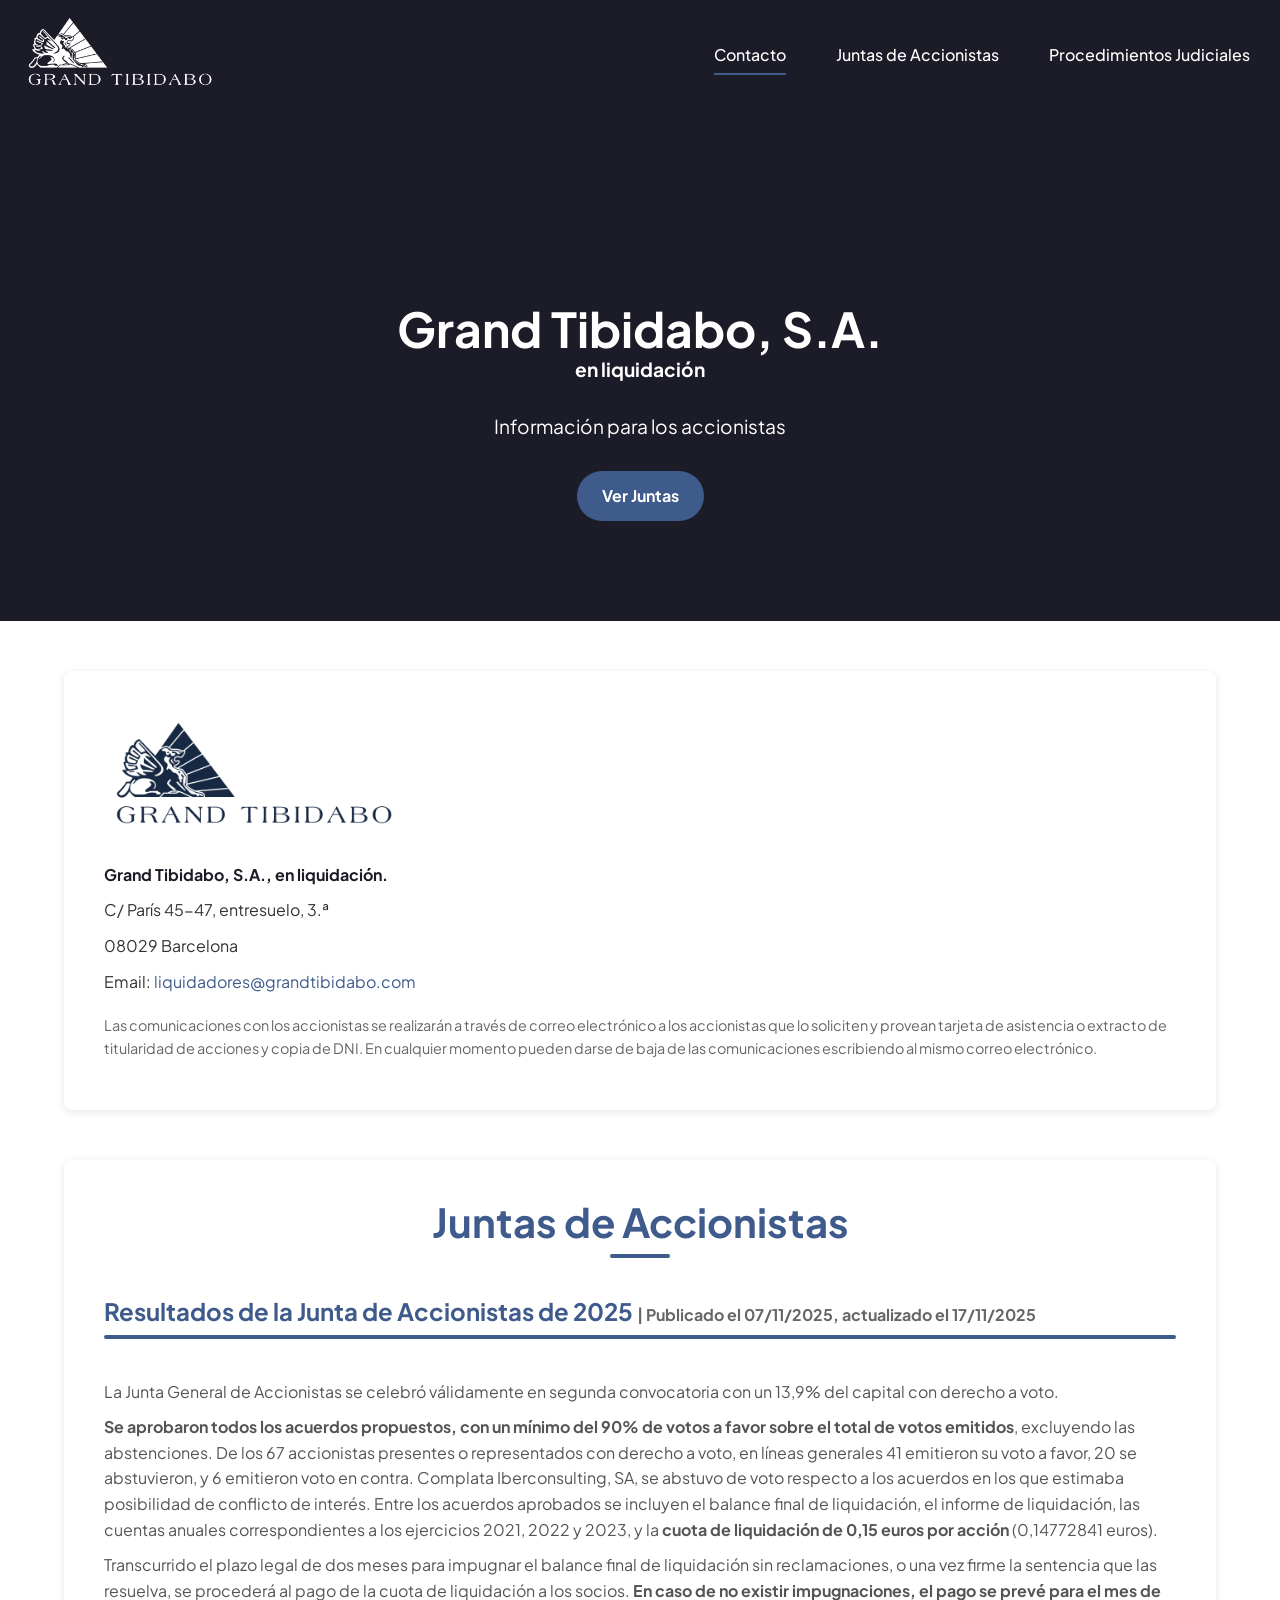
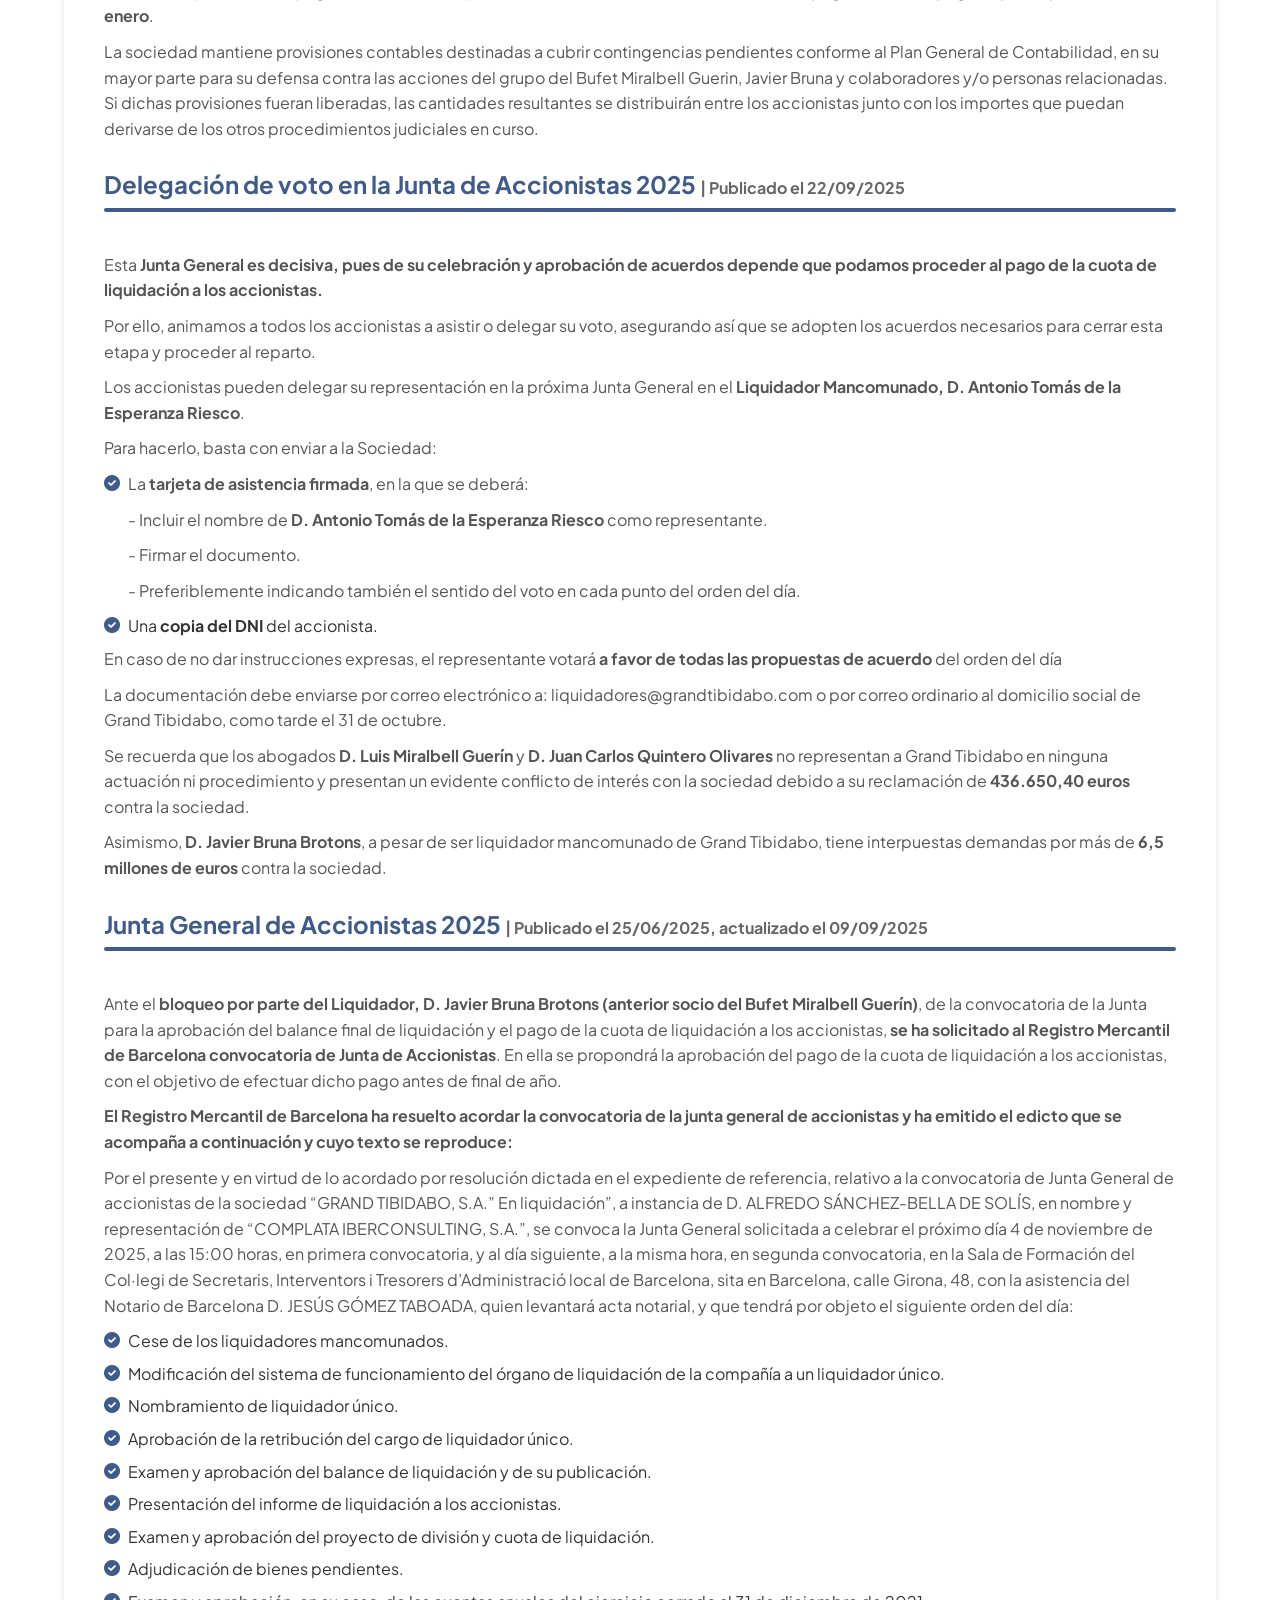
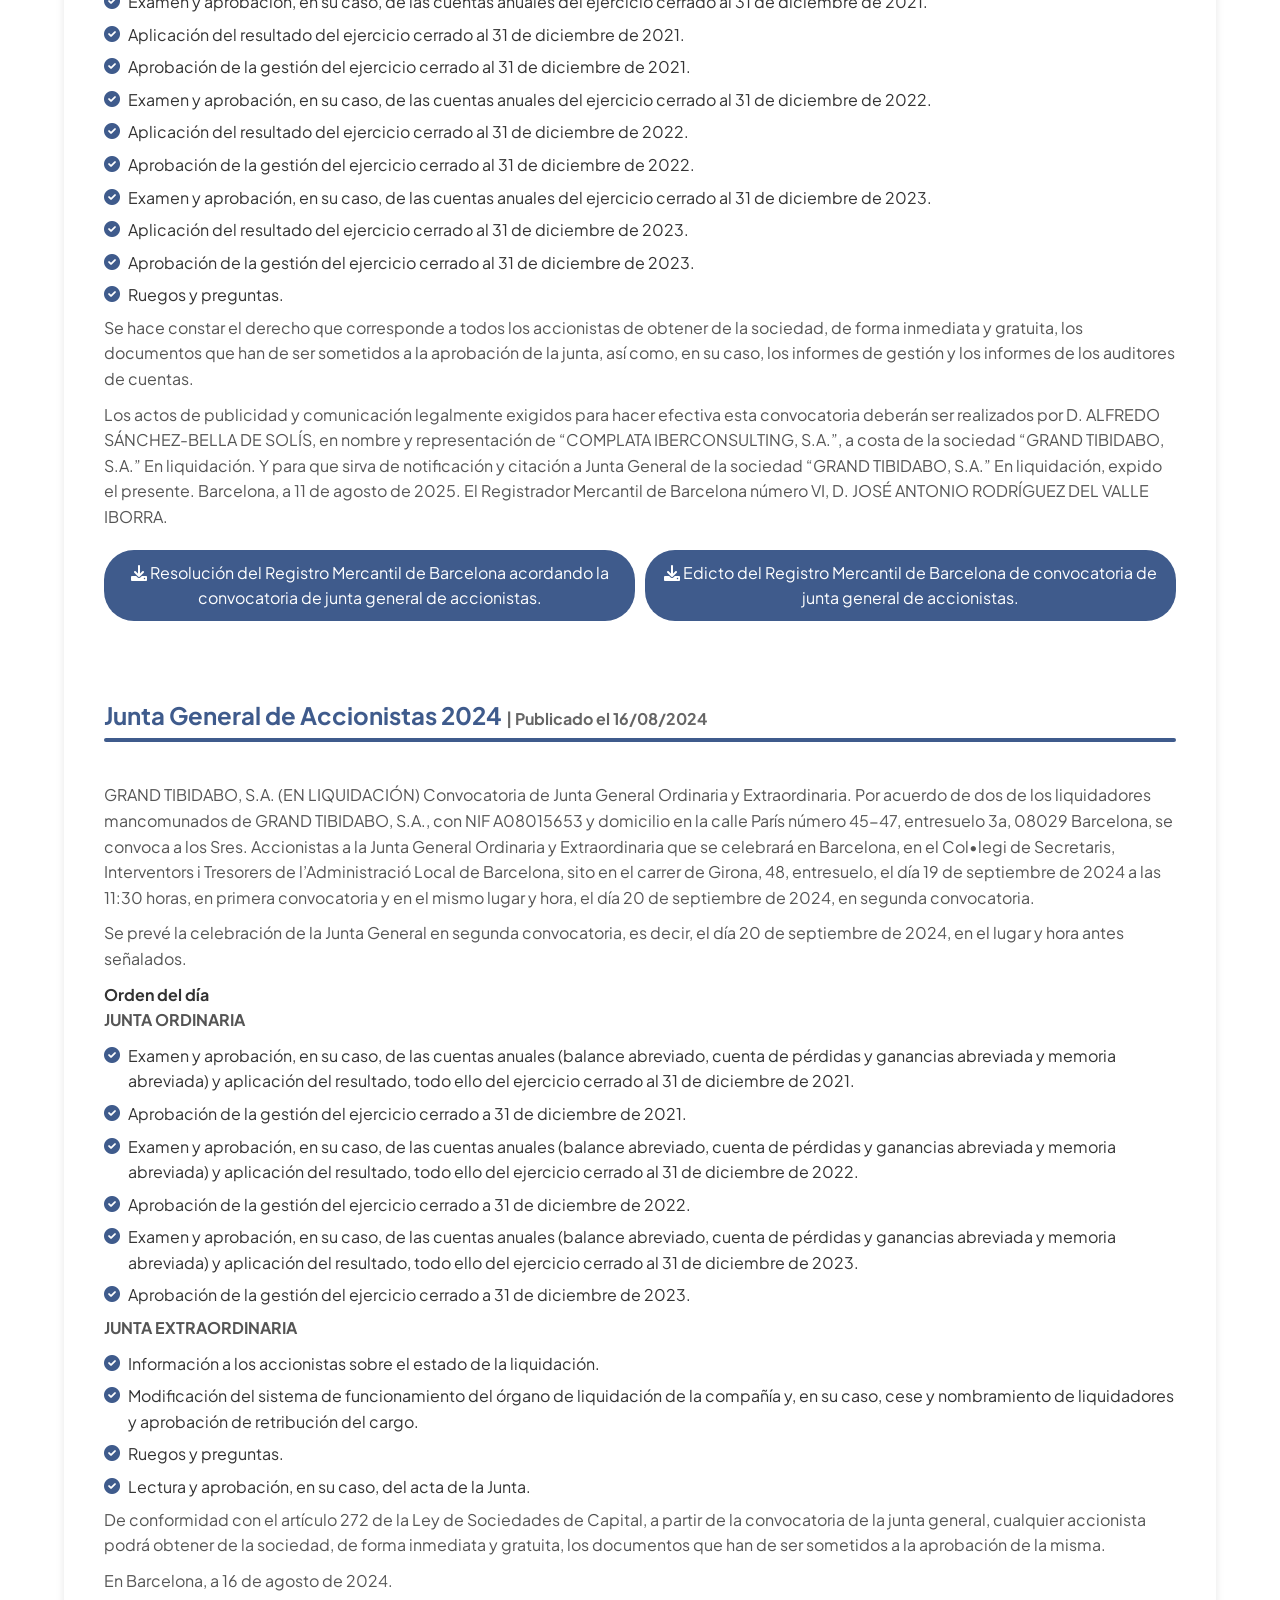
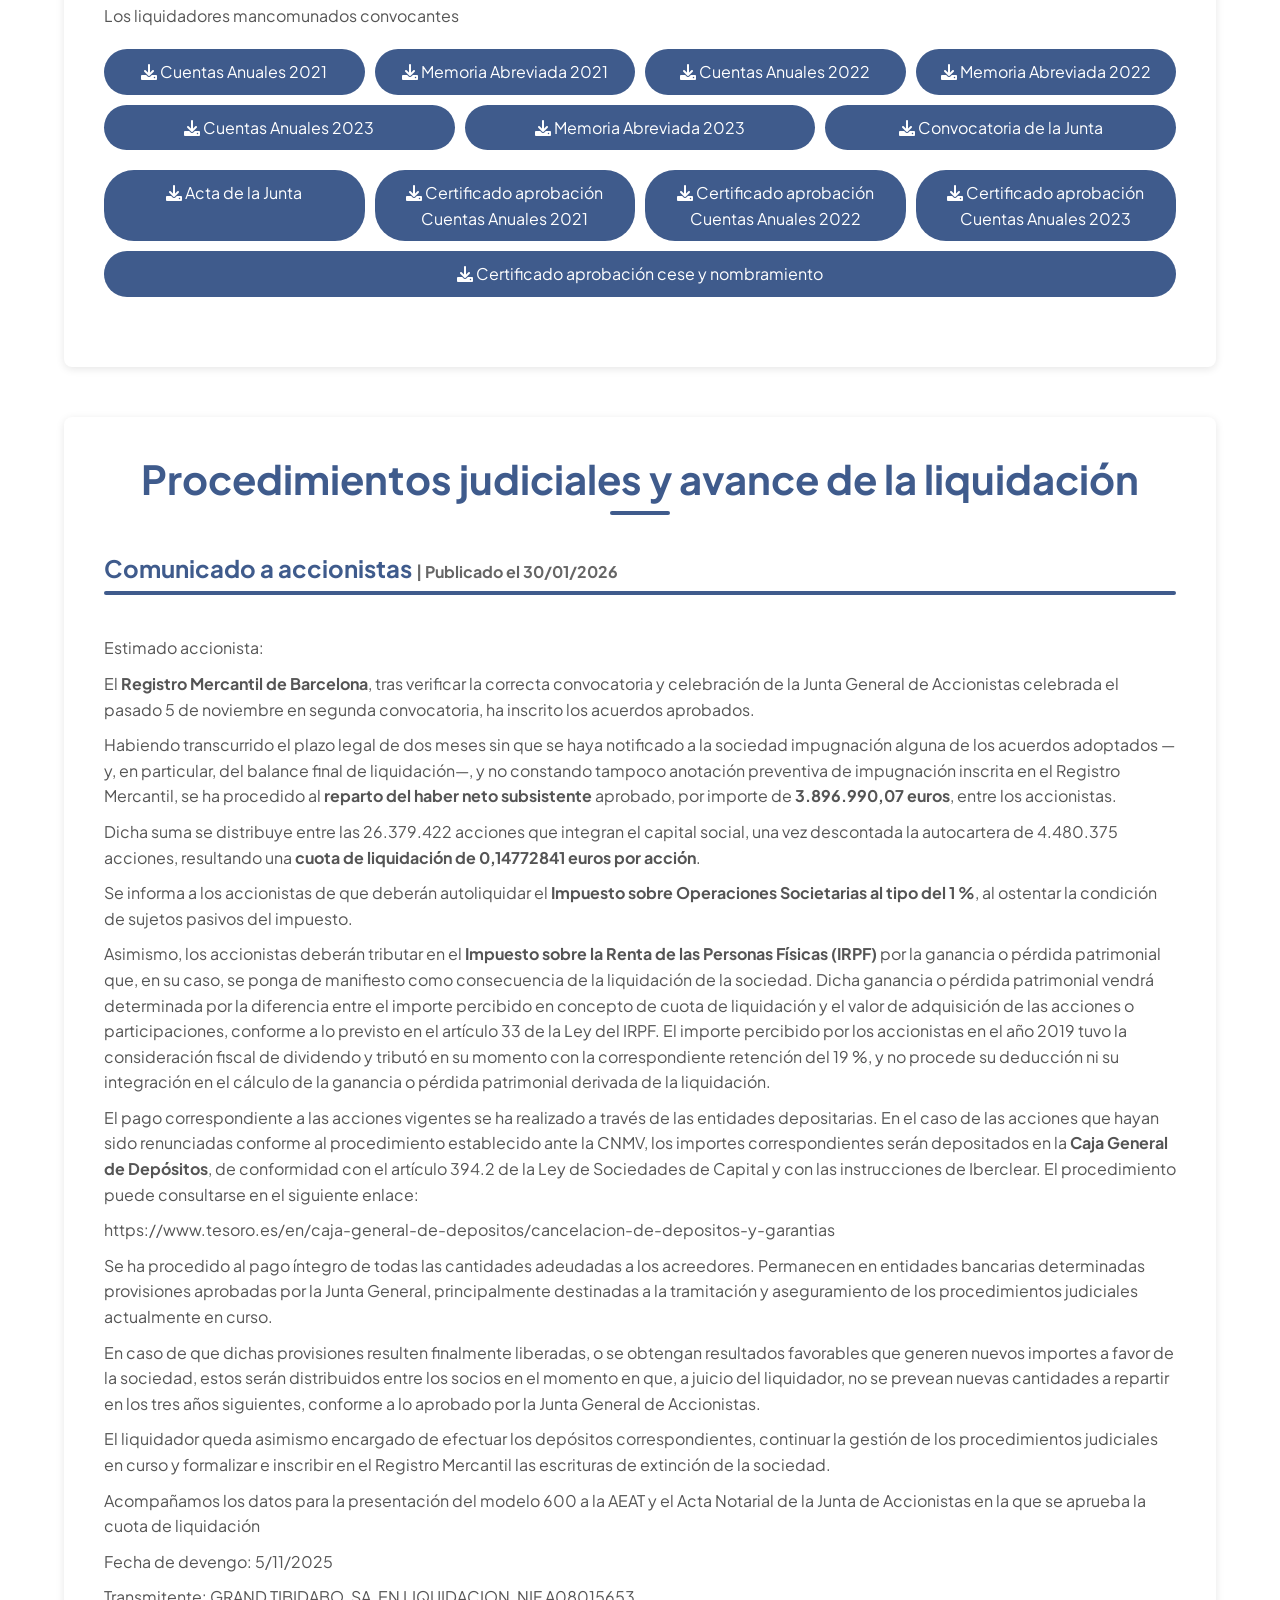
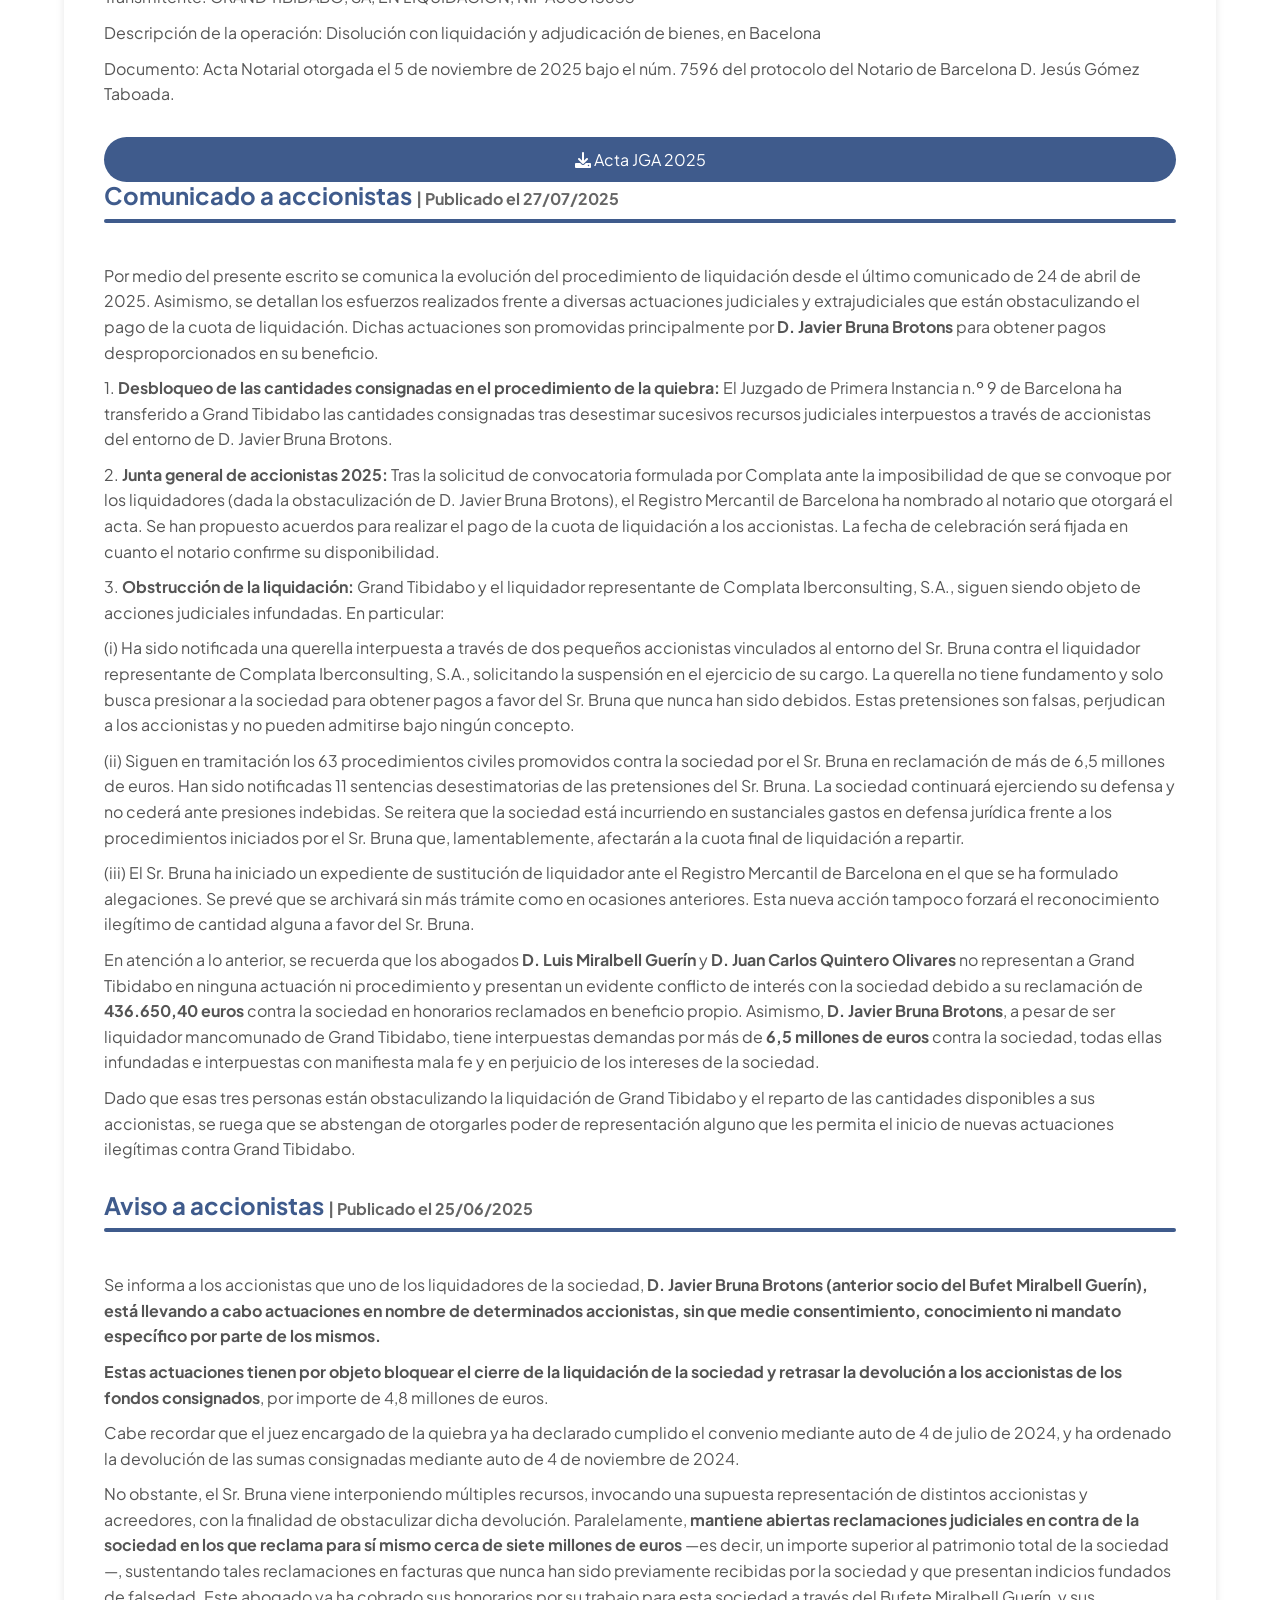
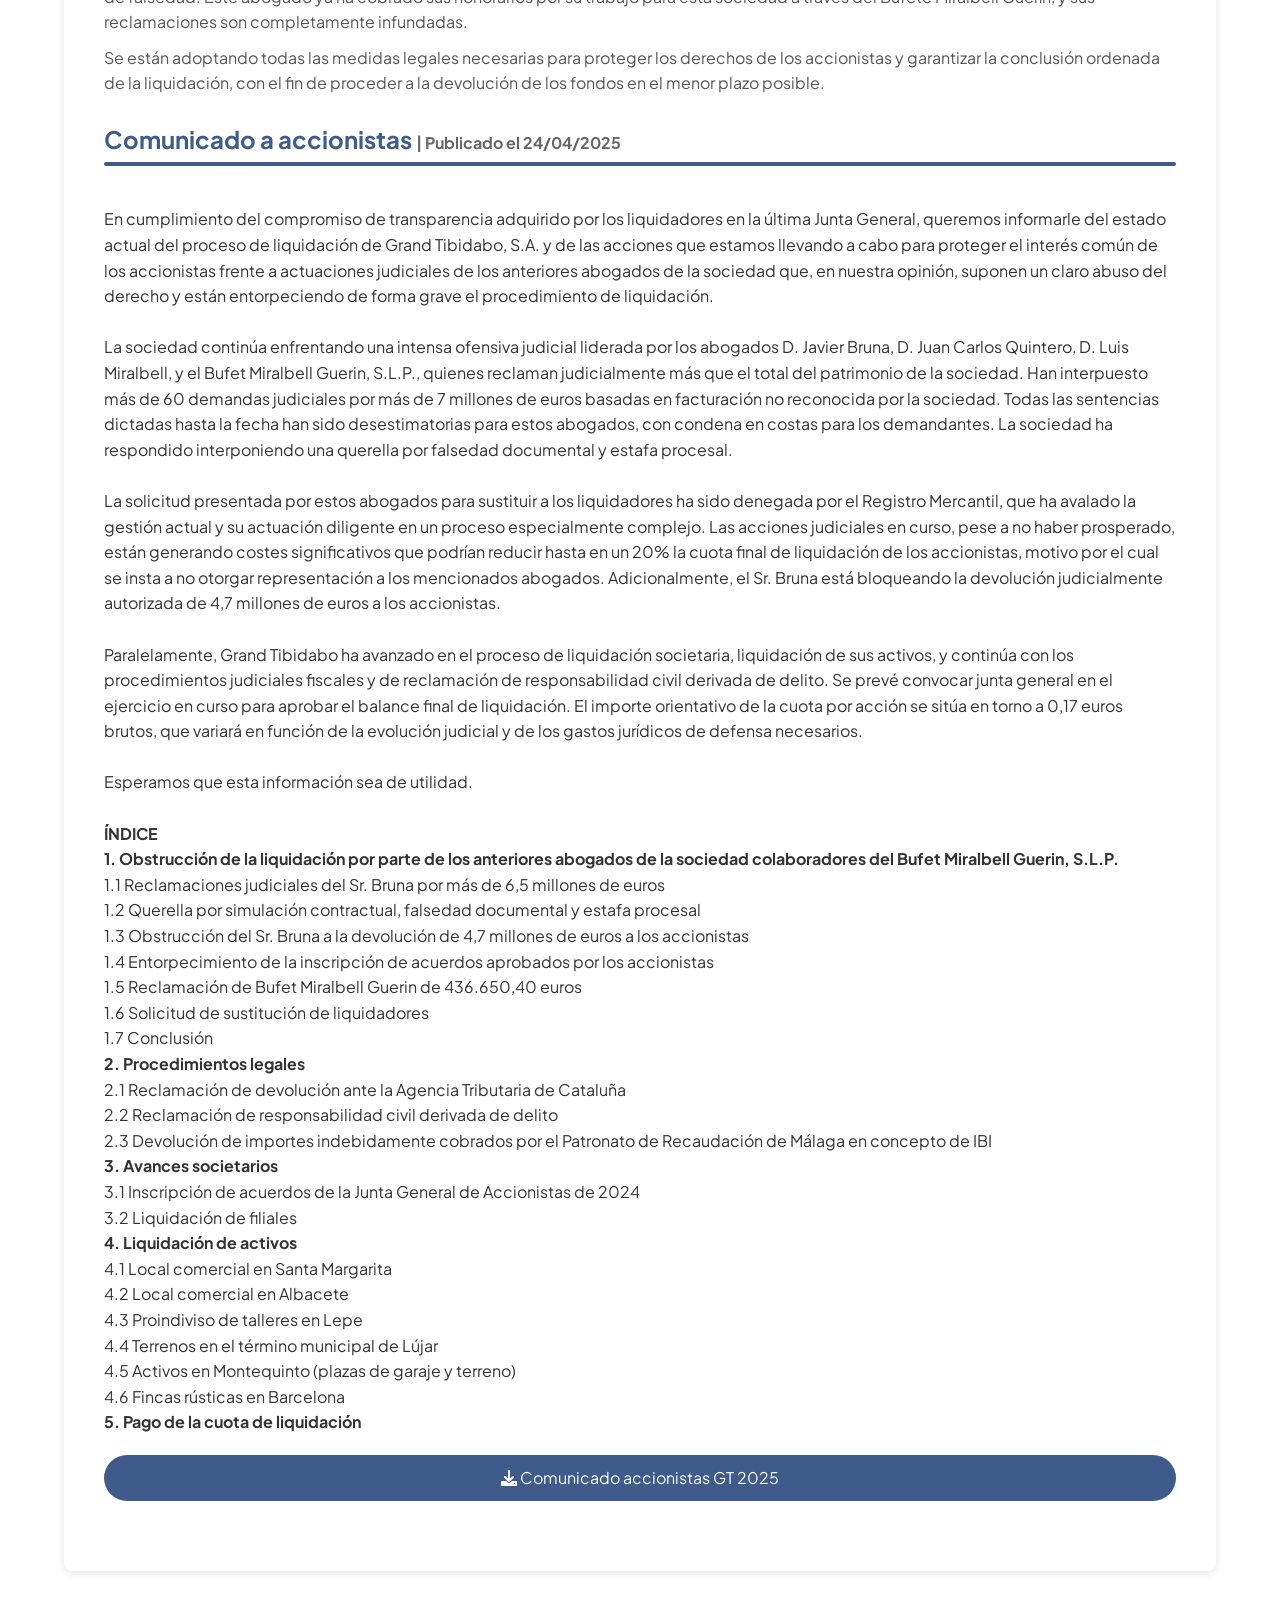
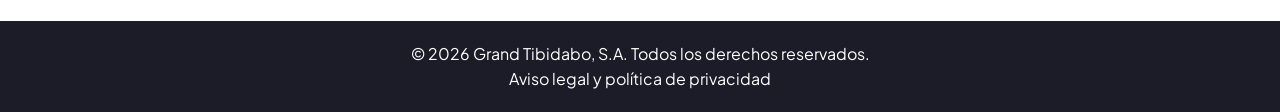
==== index.html @ 3f7094ca "Update index.html" ====
<!DOCTYPE html>
<html lang="es">

<head>
    <meta charset="UTF-8">
    <meta name="viewport" content="width=device-width, initial-scale=1.0">
    <title>Grand Tibidabo, S.A.</title>
    <!-- Font Awesome for Icons -->
    <link href="https://cdnjs.cloudflare.com/ajax/libs/font-awesome/6.0.0-beta3/css/all.min.css" rel="stylesheet">
    <link rel="icon" href="images/favicon.png" type="image/x-icon">
    <link rel="stylesheet" href="css/style.css">
    <meta property="og:description" content="Web corporativa inscrita de Grand Tibidabo, S.A.">
<meta property="og:image" content="/images/logo-square-blue-white.png">
<meta property="og:url" content="https://www.grandtibidabo.com/">
<meta property="og:type" content="website">
</head>

<body>

    <!-- Navbar -->
 <nav>
    <div class="container-fluid navbar-container">
        <!-- Left Side: Logo -->
        <a class="navbar-brand" href="index.html">
            <img src="images/logo-gt-white.png" style="width: 200px; height: auto;" alt="Grand Tibidabo Logo" class="img-fluid">
        </a>

        <!-- Right Side: Menu -->
        <div class="nav-menu-container">
            <input type="checkbox" id="nav-toggle" class="nav-toggle">
            <label for="nav-toggle" class="nav-toggle-label">
                <span></span>
            </label>

            <ul class="nav-menu">
                <li><a href="#contacto">Contacto</a></li>
                <li><a href="#juntas">Juntas de Accionistas</a></li>
                <li><a href="#judicial">Procedimientos Judiciales</a></li>
            </ul>
        </div>
    </div>
</nav>
    <!-- Header Section -->
    <header>
        <div class="overlay"></div>
        <div class="content">
            <h1>Grand Tibidabo, S.A.<p>en liquidación</p></h1>
            <p>Información para los accionistas</p>
            <a href="#juntas" class="btn">Ver Juntas</a>
        </div>
    </header>

    <!-- Contacto Section -->
    <section id="contacto">
        <div class="container">
            <img src="images/logo-gt-blue.png" style="width: 300px; height: auto;" alt="Grand Tibidabo Logo" class="img-fluid">
            <p><strong>Grand Tibidabo, S.A., en liquidación.</strong></p>
            <p>C/ París 45-47, entresuelo, 3.ª</p>
            <p>08029 Barcelona</p>
            <p>Email: <a href="mailto:liquidadores@grandtibidabo.com">liquidadores@grandtibidabo.com</a></p>
            <p class="newsletter">
                Las comunicaciones con los accionistas se realizarán a través de correo electrónico a los accionistas
                que lo soliciten y provean tarjeta de asistencia o extracto de titularidad de acciones y copia de DNI. En cualquier momento pueden darse de baja de las comunicaciones escribiendo al mismo
                correo electrónico.
            </p>
        </div>
    </section>

    <!-- Juntas de Accionistas Section -->
    <section id="juntas">
        <div class="container">
            <h2>Juntas de Accionistas</h2>

      <!-- Resultados Junta General de Accionistas 2025 -->
            <div class="junta">
                <h3>Resultados de la Junta de Accionistas de 2025 <span class="body-text">| Publicado el 07/11/2025, actualizado el 17/11/2025</span></h3>

<p>
    La Junta General de Accionistas se celebró válidamente en segunda convocatoria con un 13,9% del capital con derecho a voto.
  </p>

  <p>
    <strong>Se aprobaron todos los acuerdos propuestos, con un mínimo del 90% de votos a favor sobre el total de votos emitidos</strong>, excluyendo las abstenciones. De los 67 accionistas presentes o representados con derecho a voto, en líneas generales
       41 emitieron su voto a favor, 20 se abstuvieron, y 6 emitieron voto en contra. Complata Iberconsulting, SA, se abstuvo de voto respecto a los acuerdos en los que estimaba posibilidad de conflicto de interés.
    Entre los acuerdos aprobados se incluyen el balance final de liquidación, el informe de liquidación, las cuentas anuales correspondientes a los ejercicios 2021, 2022 y 2023, 
    y la <strong>cuota de liquidación de 0,15 euros por acción</strong> (0,14772841 euros).
  </p>

  <p>
    Transcurrido el plazo legal de dos meses para impugnar el balance final de liquidación sin reclamaciones, o una vez firme la sentencia que las resuelva, 
    se procederá al pago de la cuota de liquidación a los socios. <strong>En caso de no existir impugnaciones, el pago se prevé para el mes de enero</strong>.
  </p>

  <p>
    La sociedad mantiene provisiones contables destinadas a cubrir contingencias pendientes conforme al Plan General de Contabilidad, 
    en su mayor parte para su defensa contra las acciones del grupo del Bufet Miralbell Guerin, Javier Bruna y colaboradores y/o personas relacionadas. 
    Si dichas provisiones fueran liberadas, las cantidades resultantes se distribuirán entre los accionistas junto con los importes que puedan derivarse 
    de los otros procedimientos judiciales en curso.
  </p>
                
                </div>


            
      <!-- Junta General de Accionistas 2025 -->
            <div class="junta">
                <h3>Delegación de voto en la Junta de Accionistas 2025 <span class="body-text">| Publicado el 22/09/2025</span></h3>

                    <p>Esta <strong>Junta General es decisiva, pues de su celebración y aprobación de acuerdos depende que podamos proceder al pago de la cuota de liquidación a los accionistas.</strong>
                    
                    </p>
                    <p>
                    Por ello, animamos a todos los accionistas a asistir o delegar su voto, asegurando así que se adopten los acuerdos necesarios para cerrar esta etapa y proceder al reparto.</p>
                    
                    <p>Los accionistas pueden delegar su representación en la próxima Junta General en el 
                    <strong>Liquidador Mancomunado, D. Antonio Tomás de la Esperanza Riesco</strong>.</p>
                    
                    <p>Para hacerlo, basta con enviar a la Sociedad:</p>
                    <ol>
                      <li><p>La <strong>tarjeta de asistencia firmada</strong>, en la que se deberá:</p>
                        <ul>
                          <p>- Incluir el nombre de <strong>D. Antonio Tomás de la Esperanza Riesco</strong> como representante.</p>
                          <p>- Firmar el documento.</p>
                          <p>- Preferiblemente indicando también el sentido del voto en cada punto del orden del día.</p>
                        </ul>
                        
                      </li>
                      <li>Una <strong>copia del DNI</strong> del accionista.</li>
                    </ol>
                    
                    <p>En caso de no dar instrucciones expresas, el representante votará 
                    <strong>a favor de todas las propuestas de acuerdo</strong> del orden del día</p>
                    
                    <p>La documentación debe enviarse por correo electrónico a: 
                    <a href="mailto:liquidadores@grandtibidabo.com">liquidadores@grandtibidabo.com</a> o por correo ordinario al domicilio social de Grand Tibidabo, como tarde el 31 de octubre.</p>

                    <p>Se recuerda que los abogados <strong>D. Luis Miralbell Guerín</strong> y <strong>D. Juan Carlos Quintero Olivares</strong> no representan a Grand Tibidabo en ninguna actuación 
                        ni procedimiento y presentan un evidente conflicto de interés con la sociedad debido a su reclamación de <strong>436.650,40 euros</strong> contra la sociedad.</p>
                       <p> Asimismo, <strong>D. Javier Bruna Brotons</strong>, a pesar de ser liquidador mancomunado de Grand Tibidabo, tiene interpuestas demandas por más de <strong>6,5 millones de euros</strong> contra la sociedad.
                        </p>

                
                </div>
            
      <!-- Junta General de Accionistas 2025 -->
            <div class="junta">
                <h3>Junta General de Accionistas 2025 <span class="body-text">| Publicado el 25/06/2025, actualizado el 09/09/2025</span></h3>
                <p></p>
                <p>
                Ante el <strong>bloqueo por parte del Liquidador, D. Javier Bruna Brotons 
                    (anterior socio del Bufet Miralbell Guerín)</strong>, de la convocatoria de la Junta para la 
                    aprobación del balance final de liquidación y el pago de la cuota de liquidación a los accionistas, 
                    <strong>se ha solicitado al Registro Mercantil de Barcelona convocatoria de Junta de Accionistas</strong>. 
                    En ella se propondrá la aprobación del pago de la cuota de liquidación a los accionistas, 
                    con el objetivo de efectuar dicho pago antes de final de año.
                </p>
                <p>
                  <strong>  El Registro Mercantil de Barcelona ha resuelto acordar la convocatoria de la junta general de accionistas y ha emitido el edicto que se acompaña a continuación y cuyo texto se reproduce:</strong>
                </p>
<p>
Por el presente y en virtud de lo acordado por resolución dictada en el expediente de referencia, relativo a la
convocatoria de Junta General de accionistas de la sociedad “GRAND TIBIDABO, S.A.” En liquidación”, a instancia
de D. ALFREDO SÁNCHEZ-BELLA DE SOLÍS, en nombre y representación de “COMPLATA IBERCONSULTING,
S.A.”, se convoca la Junta General solicitada a celebrar el próximo día 4 de noviembre de 2025, a las 15:00 horas,
en primera convocatoria, y al día siguiente, a la misma hora, en segunda convocatoria, en la Sala de Formación
del Col·legi de Secretaris, Interventors i Tresorers d’Administració local de Barcelona, sita en Barcelona, calle
Girona, 48, con la asistencia del Notario de Barcelona D. JESÚS GÓMEZ TABOADA, quien levantará acta notarial,
y que tendrá por objeto el siguiente orden del día:</p>

<ol>
  <li>Cese de los liquidadores mancomunados.</li>
  <li>Modificación del sistema de funcionamiento del órgano de liquidación de la compañía a un liquidador único.</li>
  <li>Nombramiento de liquidador único.</li>
  <li>Aprobación de la retribución del cargo de liquidador único.</li>
  <li>Examen y aprobación del balance de liquidación y de su publicación.</li>
  <li>Presentación del informe de liquidación a los accionistas.</li>
  <li>Examen y aprobación del proyecto de división y cuota de liquidación.</li>
  <li>Adjudicación de bienes pendientes.</li>
  <li>Examen y aprobación, en su caso, de las cuentas anuales del ejercicio cerrado al 31 de diciembre de 2021.</li>
  <li>Aplicación del resultado del ejercicio cerrado al 31 de diciembre de 2021.</li>
  <li>Aprobación de la gestión del ejercicio cerrado al 31 de diciembre de 2021.</li>
  <li>Examen y aprobación, en su caso, de las cuentas anuales del ejercicio cerrado al 31 de diciembre de 2022.</li>
  <li>Aplicación del resultado del ejercicio cerrado al 31 de diciembre de 2022.</li>
  <li>Aprobación de la gestión del ejercicio cerrado al 31 de diciembre de 2022.</li>
  <li>Examen y aprobación, en su caso, de las cuentas anuales del ejercicio cerrado al 31 de diciembre de 2023.</li>
  <li>Aplicación del resultado del ejercicio cerrado al 31 de diciembre de 2023.</li>
  <li>Aprobación de la gestión del ejercicio cerrado al 31 de diciembre de 2023.</li>
  <li>Ruegos y preguntas.</li>
</ol>

<p>
Se hace constar el derecho que corresponde a todos los accionistas de obtener de la sociedad, de forma inmediata y gratuita, los documentos que han de ser sometidos a la aprobación de la junta, así como, en su caso, los informes de gestión y los informes de los auditores de cuentas.
</p>
<p>Los actos de publicidad y comunicación legalmente exigidos para hacer efectiva esta convocatoria deberán
ser realizados por D. ALFREDO SÁNCHEZ-BELLA DE SOLÍS, en nombre y representación de “COMPLATA
IBERCONSULTING, S.A.”, a costa de la sociedad “GRAND TIBIDABO, S.A.” En liquidación.
Y para que sirva de notificación y citación a Junta General de la sociedad “GRAND TIBIDABO, S.A.” En
liquidación, expido el presente.
Barcelona, a 11 de agosto de 2025. El Registrador Mercantil de Barcelona número VI, D. JOSÉ
ANTONIO RODRÍGUEZ DEL VALLE IBORRA.</p>            
   <div class="documents">
                    <a href="jga/2025jgaresolucionrm.pdf" class="btn" download>
                        <i class="fa fa-download"></i> Resolución del Registro Mercantil de Barcelona acordando la convocatoria de junta general de accionistas.
                    </a>
                    <a href="jga/2025edicto.pdf" class="btn" download>
                        <i class="fa fa-download"></i> Edicto del Registro Mercantil de Barcelona de convocatoria de junta general de accionistas.
                    </a>

   </div>          
            </div>
<br>
            <br>
                    
            <!-- Junta General de Accionistas 2024 -->
            <div class="junta">
                <h3>Junta General de Accionistas 2024 <span class="body-text"> | Publicado el 16/08/2024</span></h3>
                <p>
                    GRAND TIBIDABO, S.A. (EN LIQUIDACIÓN) Convocatoria de Junta General Ordinaria y Extraordinaria. Por
                    acuerdo de dos de los liquidadores mancomunados de GRAND TIBIDABO, S.A., con NIF A08015653 y
                    domicilio
                    en la calle París número 45-47, entresuelo 3a, 08029 Barcelona, se convoca a los Sres. Accionistas a
                    la
                    Junta General Ordinaria y Extraordinaria que se celebrará en Barcelona, en el Col•legi de
                    Secretaris,
                    Interventors i Tresorers de l’Administració Local de Barcelona, sito en el carrer de Girona, 48,
                    entresuelo, el día 19 de septiembre de 2024 a las 11:30 horas, en primera convocatoria y en el mismo
                    lugar y hora, el día 20 de septiembre de 2024, en segunda convocatoria.
                </p>
                <p>
                    Se prevé la celebración de la Junta General en segunda convocatoria, es decir, el día 20 de
                    septiembre
                    de 2024, en el lugar y hora antes señalados.
                </p>

                <h4>Orden del día</h4>
                <p><strong>JUNTA ORDINARIA</strong></p>
                <ol>
                    <li>Examen y aprobación, en su caso, de las cuentas anuales (balance abreviado, cuenta de pérdidas y
                        ganancias abreviada y memoria abreviada) y aplicación del resultado, todo ello del ejercicio
                        cerrado
                        al 31 de diciembre de 2021.</li>
                    <li>Aprobación de la gestión del ejercicio cerrado a 31 de diciembre de 2021.</li>
                    <li>Examen y aprobación, en su caso, de las cuentas anuales (balance abreviado, cuenta de pérdidas y
                        ganancias abreviada y memoria abreviada) y aplicación del resultado, todo ello del ejercicio
                        cerrado
                        al 31 de diciembre de 2022.</li>
                    <li>Aprobación de la gestión del ejercicio cerrado a 31 de diciembre de 2022.</li>
                    <li>Examen y aprobación, en su caso, de las cuentas anuales (balance abreviado, cuenta de pérdidas y
                        ganancias abreviada y memoria abreviada) y aplicación del resultado, todo ello del ejercicio
                        cerrado
                        al 31 de diciembre de 2023.</li>
                    <li>Aprobación de la gestión del ejercicio cerrado a 31 de diciembre de 2023.</li>
                </ol>

                <p><strong>JUNTA EXTRAORDINARIA</strong></p>
                <ol>
                    <li>Información a los accionistas sobre el estado de la liquidación.</li>
                    <li>Modificación del sistema de funcionamiento del órgano de liquidación de la compañía y, en su
                        caso,
                        cese y nombramiento de liquidadores y aprobación de retribución del cargo.</li>
                    <li>Ruegos y preguntas.</li>
                    <li>Lectura y aprobación, en su caso, del acta de la Junta.</li>
                </ol>

                <p>
                    De conformidad con el artículo 272 de la Ley de Sociedades de Capital, a partir de la convocatoria
                    de la
                    junta general, cualquier accionista podrá obtener de la sociedad, de forma inmediata y gratuita, los
                    documentos que han de ser sometidos a la aprobación de la misma.
                </p>

                <p>En Barcelona, a 16 de agosto de 2024.</p>
                <p>Los liquidadores mancomunados convocantes</p>

                <div class="documents">
                    <a href="ccaa/2021ccaa.pdf" class="btn" download>
                        <i class="fa fa-download"></i> Cuentas Anuales 2021
                    </a>
                    <a href="ccaa/2021memoria.pdf" class="btn" download>
                        <i class="fa fa-download"></i> Memoria Abreviada 2021
                    </a>
                    <a href="ccaa/2022ccaa.pdf" class="btn" download>
                        <i class="fa fa-download"></i> Cuentas Anuales 2022
                    </a>
                    <a href="ccaa/2022memoria.pdf" class="btn" download>
                        <i class="fa fa-download"></i> Memoria Abreviada 2022
                    </a>
                    <a href="ccaa/2023ccaa.pdf" class="btn" download>
                        <i class="fa fa-download"></i> Cuentas Anuales 2023
                    </a>
                    <a href="ccaa/2023memoria.pdf" class="btn" download>
                        <i class="fa fa-download"></i> Memoria Abreviada 2023
                    </a>
                    <a href="jga/2024jgaconvocatoria.pdf" class="btn" download>
                        <i class="fa fa-download"></i> Convocatoria de la Junta
                    </a>
                   </div>

                  <div class="resultado">
                    <a href="jga/2024jgaacta.pdf" class="btn" download>
                        <i class="fa fa-download"></i> Acta de la Junta
                    </a>
                    <a href="jga/2024jgacdoccaa2021.pdf" class="btn" download>
                        <i class="fa fa-download"></i> Certificado aprobación Cuentas Anuales 2021
                    </a>
                                        <a href="jga/2024jgacdoccaa2022.pdf" class="btn" download>
                        <i class="fa fa-download"></i> Certificado aprobación Cuentas Anuales 2022
                                        </a>
                                            <a href="jga/2024jgacdoccaa2023.pdf" class="btn" download>
                        <i class="fa fa-download"></i> Certificado aprobación Cuentas Anuales 2023
                    </a>  
                                            <a href="jga/2024jgacdoceseynombramiento.pdf" class="btn" download>
                        <i class="fa fa-download"></i> Certificado aprobación cese y nombramiento </a>

                </div>

            </div>
                </section>
<!--            <div class="junta">
                <h3>.. | 10/10/2024</h3>
                <p>Lorem ipsum dolor sit amet, consectetur adipiscing elit. Nulla vel purus euismod, tincidunt sapien
                    in,
                    commodo urna.</p>
            </div>
        </div>
    </section>
    -->
  
    <section id="judicial">
        <div class="container">
            <h2>Procedimientos judiciales y avance de la liquidación</h2>

              <div class="judicial">
      
<h3>Comunicado a accionistas <span class="body-text">| Publicado el 30/01/2026</span></h3>

                  <p>Estimado accionista:</p>

    <p>El <strong>Registro Mercantil de Barcelona</strong>, tras verificar la correcta convocatoria y celebración de la Junta General de Accionistas celebrada el pasado 5 de noviembre en segunda convocatoria, ha inscrito los acuerdos aprobados.</p>

    <p>Habiendo transcurrido el plazo legal de dos meses sin que se haya notificado a la sociedad impugnación alguna de los acuerdos adoptados —y, en particular, del balance final de liquidación—, y no constando tampoco anotación preventiva de impugnación inscrita en el Registro Mercantil, se ha procedido al <strong>reparto del haber neto subsistente</strong> aprobado, por importe de <strong>3.896.990,07 euros</strong>, entre los accionistas.</p>

    <p>Dicha suma se distribuye entre las 26.379.422 acciones que integran el capital social, una vez descontada la autocartera de 4.480.375 acciones, resultando una <strong>cuota de liquidación de 0,14772841 euros por acción</strong>.</p>

    <p>Se informa a los accionistas de que deberán autoliquidar el <strong>Impuesto sobre Operaciones Societarias al tipo del 1 %</strong>, al ostentar la condición de sujetos pasivos del impuesto.</p>

    <p>Asimismo, los accionistas deberán tributar en el <strong>Impuesto sobre la Renta de las Personas Físicas (IRPF)</strong> por la ganancia o pérdida patrimonial que, en su caso, se ponga de manifiesto como consecuencia de la liquidación de la sociedad. Dicha ganancia o pérdida patrimonial vendrá determinada por la diferencia entre el importe percibido en concepto de cuota de liquidación y el valor de adquisición de las acciones o participaciones, conforme a lo previsto en el artículo 33 de la Ley del IRPF. El importe percibido por los accionistas en el año 2019 tuvo la consideración fiscal de dividendo y tributó en su momento con la correspondiente retención del 19 %, y no procede su deducción ni su integración en el cálculo de la ganancia o pérdida patrimonial derivada de la liquidación.</p>

    <p>El pago correspondiente a las acciones vigentes se ha realizado a través de las entidades depositarias. En el caso de las acciones que hayan sido renunciadas conforme al procedimiento establecido ante la CNMV, los importes correspondientes serán depositados en la <strong>Caja General de Depósitos</strong>, de conformidad con el artículo 394.2 de la Ley de Sociedades de Capital y con las instrucciones de Iberclear. El procedimiento puede consultarse en el siguiente enlace:</p>
    
    <p><a href="https://www.tesoro.es/en/caja-general-de-depositos/cancelacion-de-depositos-y-garantias" target="_blank">https://www.tesoro.es/en/caja-general-de-depositos/cancelacion-de-depositos-y-garantias</a></p>

    <p>Se ha procedido al pago íntegro de todas las cantidades adeudadas a los acreedores. Permanecen en entidades bancarias determinadas provisiones aprobadas por la Junta General, principalmente destinadas a la tramitación y aseguramiento de los procedimientos judiciales actualmente en curso.</p>

    <p>En caso de que dichas provisiones resulten finalmente liberadas, o se obtengan resultados favorables que generen nuevos importes a favor de la sociedad, estos serán distribuidos entre los socios en el momento en que, a juicio del liquidador, no se prevean nuevas cantidades a repartir en los tres años siguientes, conforme a lo aprobado por la Junta General de Accionistas.</p>

    <p>El liquidador queda asimismo encargado de efectuar los depósitos correspondientes, continuar la gestión de los procedimientos judiciales en curso y formalizar e inscribir en el Registro Mercantil las escrituras de extinción de la sociedad.</p>

    <p>Acompañamos los datos para la presentación del modelo 600 a la AEAT y el Acta Notarial de la Junta de Accionistas en la que se aprueba la cuota de liquidación</p>

<p>Fecha de devengo: 5/11/2025</p>
<p>Transmitente: GRAND TIBIDABO, SA, EN LIQUIDACION, NIF A08015653</p>
<p>Descripción de la operación: Disolución con liquidación y adjudicación de bienes, en Bacelona</p>
<p>Documento: Acta Notarial otorgada el 5 de noviembre de 2025 bajo el núm. 7596 del protocolo del Notario de Barcelona D. Jesús Gómez Taboada.   </p>
</div>
                    <div class="documents">
                    <a href="jga/jga25acta.pdf" class="btn" download>
                        <i class="fa fa-download"></i> Acta JGA 2025
                    </a>
                        
                  
              </div>

            
            <div class="judicial">
      
<h3>Comunicado a accionistas <span class="body-text">| Publicado el 27/07/2025</span></h3>

<p>
Por medio del presente escrito se comunica la evolución del procedimiento de liquidación desde el último comunicado de 24 de abril de 2025. Asimismo, se detallan los esfuerzos realizados frente a diversas actuaciones judiciales y extrajudiciales que están obstaculizando el pago de la cuota de liquidación. Dichas actuaciones son promovidas principalmente por <strong>D. Javier Bruna Brotons</strong> para obtener pagos desproporcionados en su beneficio.
</p>

<p>
1. <strong>Desbloqueo de las cantidades consignadas en el procedimiento de la quiebra:</strong>  
El Juzgado de Primera Instancia n.º 9 de Barcelona ha transferido a Grand Tibidabo las cantidades consignadas tras desestimar sucesivos recursos judiciales interpuestos a través de accionistas del entorno de D. Javier Bruna Brotons.
</p>

<p>
2. <strong>Junta general de accionistas 2025:</strong>  
Tras la solicitud de convocatoria formulada por Complata ante la imposibilidad de que se convoque por los liquidadores (dada la obstaculización de D. Javier Bruna Brotons), el Registro Mercantil de Barcelona ha nombrado al notario que otorgará el acta. Se han propuesto acuerdos para realizar el pago de la cuota de liquidación a los accionistas. La fecha de celebración será fijada en cuanto el notario confirme su disponibilidad.
</p>

<p>
3. <strong>Obstrucción de la liquidación:</strong>  
Grand Tibidabo y el liquidador representante de Complata Iberconsulting, S.A., siguen siendo objeto de acciones judiciales infundadas. En particular:
</p>

<p>(i) Ha sido notificada una querella interpuesta a través de dos pequeños accionistas vinculados al entorno del Sr. Bruna contra el liquidador representante de Complata Iberconsulting, S.A., solicitando la suspensión en el ejercicio de su cargo. La querella no tiene fundamento y solo busca presionar a la sociedad para obtener pagos a favor del Sr. Bruna que nunca han sido debidos. Estas pretensiones son falsas, perjudican a los accionistas y no pueden admitirse bajo ningún concepto.</p>

<p>(ii) Siguen en tramitación los 63 procedimientos civiles promovidos contra la sociedad por el Sr. Bruna en reclamación de más de 6,5 millones de euros. Han sido notificadas 11 sentencias desestimatorias de las pretensiones del Sr. Bruna. La sociedad continuará ejerciendo su defensa y no cederá ante presiones indebidas. Se reitera que la sociedad está incurriendo en sustanciales gastos en defensa jurídica frente a los procedimientos iniciados por el Sr. Bruna que, lamentablemente, afectarán a la cuota final de liquidación a repartir.</p>

<p>(iii) El Sr. Bruna ha iniciado un expediente de sustitución de liquidador ante el Registro Mercantil de Barcelona en el que se ha formulado alegaciones. Se prevé que se archivará sin más trámite como en ocasiones anteriores. Esta nueva acción tampoco forzará el reconocimiento ilegítimo de cantidad alguna a favor del Sr. Bruna.</p>

<p>
En atención a lo anterior, se recuerda que los abogados <strong>D. Luis Miralbell Guerín</strong> y <strong>D. Juan Carlos Quintero Olivares</strong> no representan a Grand Tibidabo en ninguna actuación ni procedimiento y presentan un evidente conflicto de interés con la sociedad debido a su reclamación de <strong>436.650,40 euros</strong> contra la sociedad en honorarios reclamados en beneficio propio. Asimismo, <strong>D. Javier Bruna Brotons</strong>, a pesar de ser liquidador mancomunado de Grand Tibidabo, tiene interpuestas demandas por más de <strong>6,5 millones de euros</strong> contra la sociedad, todas ellas infundadas e interpuestas con manifiesta mala fe y en perjuicio de los intereses de la sociedad.
</p>

<p>
Dado que esas tres personas están obstaculizando la liquidación de Grand Tibidabo y el reparto de las cantidades disponibles a sus accionistas, se ruega que se abstengan de otorgarles poder de representación alguno que les permita el inicio de nuevas actuaciones ilegítimas contra Grand Tibidabo.
</p>

            </div>


            <div class="judicial">

      
                <h3>Aviso a accionistas <span class="body-text">| Publicado el 25/06/2025</span></h3>
      
      <p>Se informa a los accionistas que uno de los liquidadores de la sociedad, <strong>D. Javier Bruna Brotons 
          (anterior socio del Bufet Miralbell Guer&iacute;n), est&aacute; llevando a cabo actuaciones en nombre de determinados accionistas, 
          sin que medie consentimiento, conocimiento ni mandato espec&iacute;fico por parte de los mismos.</strong></p>
<p><strong>Estas actuaciones tienen por objeto bloquear el cierre de la liquidaci&oacute;n de la sociedad y retrasar la devoluci&oacute;n a 
    los accionistas de los fondos consignados</strong>, por importe de 4,8 millones de euros.</p>
<p>Cabe recordar que el juez encargado de la quiebra ya ha declarado cumplido el convenio mediante auto de 4 de julio de 2024, 
    y ha ordenado la devoluci&oacute;n de las sumas consignadas mediante auto de 4 de noviembre de 2024.</p>
<p>No obstante, el Sr. Bruna viene interponiendo m&uacute;ltiples recursos, invocando una supuesta representaci&oacute;n 
    de distintos accionistas y acreedores, con la finalidad de obstaculizar dicha devoluci&oacute;n. Paralelamente, <strong>mantiene 
        abiertas reclamaciones judiciales en contra de la sociedad en los que reclama para s&iacute; mismo cerca de siete millones de euros </strong> &mdash;es 
    decir, un importe superior al patrimonio total de la sociedad&mdash;, sustentando tales reclamaciones en facturas que nunca han sido previamente 
    recibidas por la sociedad y que presentan indicios fundados de falsedad. Este abogado ya ha cobrado sus honorarios por su trabajo para esta sociedad a través del Bufete Miralbell Guerín, y sus reclamaciones son completamente infundadas.</p>
<p>Se est&aacute;n adoptando todas las medidas legales necesarias para proteger los derechos de los accionistas y garantizar la conclusi&oacute;n ordenada de la liquidaci&oacute;n, con el fin de proceder a la devoluci&oacute;n de los fondos en el menor plazo posible.</p>

                
            </div>
            
            <div class="judicial">
                <h3>Comunicado a accionistas <span class="body-text">| Publicado el 24/04/2025</span></h3>
<div>En cumplimiento del compromiso de transparencia adquirido por los liquidadores en la &uacute;ltima Junta General, queremos informarle del estado actual del proceso de liquidaci&oacute;n de Grand Tibidabo, S.A. y de las acciones que estamos llevando a cabo para proteger el inter&eacute;s com&uacute;n de los accionistas frente a actuaciones judiciales de los anteriores abogados de la sociedad que, en nuestra opini&oacute;n, suponen un claro abuso del derecho y est&aacute;n entorpeciendo de forma grave el procedimiento de liquidaci&oacute;n.<br /><br />La sociedad contin&uacute;a enfrentando una intensa ofensiva judicial liderada por los abogados D. Javier Bruna, D. Juan Carlos Quintero, D. Luis Miralbell, y el Bufet Miralbell Guerin, S.L.P., quienes reclaman judicialmente m&aacute;s que el total del patrimonio de la sociedad. Han interpuesto m&aacute;s de 60 demandas judiciales por m&aacute;s de 7 millones de euros basadas en facturaci&oacute;n no reconocida por la sociedad. Todas las sentencias dictadas hasta la fecha han sido desestimatorias para estos abogados, con condena en costas para los demandantes. La sociedad ha respondido interponiendo una querella por falsedad documental y estafa procesal.<br /><br />La solicitud presentada por estos abogados para sustituir a los liquidadores ha sido denegada por el Registro Mercantil, que ha avalado la gesti&oacute;n actual y su actuaci&oacute;n diligente en un proceso especialmente complejo. Las acciones judiciales en curso, pese a no haber prosperado, est&aacute;n generando costes significativos que podr&iacute;an reducir hasta en un 20% la cuota final de liquidaci&oacute;n de los accionistas, motivo por el cual se insta a no otorgar representaci&oacute;n a los mencionados abogados. Adicionalmente, el Sr. Bruna est&aacute; bloqueando la devoluci&oacute;n judicialmente autorizada de 4,7 millones de euros a los accionistas.<br /><br />Paralelamente, Grand Tibidabo ha avanzado en el proceso de liquidaci&oacute;n societaria, liquidaci&oacute;n de sus activos, y contin&uacute;a con los procedimientos judiciales fiscales y de reclamaci&oacute;n de responsabilidad civil derivada de delito. Se prev&eacute; convocar junta general en el ejercicio en curso para aprobar el balance final de liquidaci&oacute;n. El importe orientativo de la cuota por acci&oacute;n se sit&uacute;a en torno a 0,17 euros brutos, que variar&aacute; en funci&oacute;n de la evoluci&oacute;n judicial y de los gastos jur&iacute;dicos de defensa necesarios.<br /><br />Esperamos que esta informaci&oacute;n sea de utilidad.</div>

<div>
<div>&nbsp;</div>
<div>
<div><strong>&Iacute;NDICE</strong></div>
<div><strong>1. Obstrucci&oacute;n de la liquidaci&oacute;n por parte de los anteriores abogados de la sociedad colaboradores del Bufet Miralbell Guerin, S.L.P.<br /></strong>1.1 Reclamaciones judiciales del Sr. Bruna por m&aacute;s de 6,5 millones de euros<br />1.2 Querella por simulaci&oacute;n contractual, falsedad documental y estafa procesal<br />1.3 Obstrucci&oacute;n del Sr. Bruna a la devoluci&oacute;n de 4,7 millones de euros a los accionistas<br />1.4 Entorpecimiento de la inscripci&oacute;n de acuerdos aprobados por los accionistas<br />1.5 Reclamaci&oacute;n de Bufet Miralbell Guerin de 436.650,40 euros<br />1.6 Solicitud de sustituci&oacute;n de liquidadores<br />1.7 Conclusi&oacute;n<br /><strong>2. Procedimientos legales<br /></strong>2.1 Reclamaci&oacute;n de devoluci&oacute;n ante la Agencia Tributaria de Catalu&ntilde;a<br />2.2 Reclamaci&oacute;n de responsabilidad civil derivada de delito<br />2.3 Devoluci&oacute;n de importes indebidamente cobrados por el Patronato de Recaudaci&oacute;n de M&aacute;laga en concepto de IBI<br /><strong>3. Avances societarios<br /></strong>3.1 Inscripci&oacute;n de acuerdos de la Junta General de Accionistas de 2024<br />3.2 Liquidaci&oacute;n de filiales<br /><strong>4. Liquidaci&oacute;n de activos<br /></strong>4.1 Local comercial en Santa Margarita<br />4.2 Local comercial en Albacete<br />4.3 Proindiviso de talleres en Lepe<br />4.4 Terrenos en el t&eacute;rmino municipal de L&uacute;jar<br />4.5 Activos en Montequinto (plazas de garaje y terreno)<br />4.6 Fincas r&uacute;sticas en Barcelona<br /><strong>5. Pago de la cuota de liquidaci&oacute;n</strong></div>
</div>
</div>
                <div class="documents"> <a href="jga/20250424comunicadoaccionistas.pdf" class="btn" download>
                        <i class="fa fa-download"></i> Comunicado accionistas GT 2025
                    </a>
                </div>
            </div>


        </div>
    </section>

    <!-- Footer -->
    <footer>
        <p>© <span id="year"></span> Grand Tibidabo, S.A. Todos los derechos reservados.</p>
          <p>  <a href="https://www.grandtibidabo.com/avisolegal.html">Aviso legal y política de privacidad</a>
                                </p>
    </footer>

    <script src="js/script.js"></script>
</body>

</html>
---- css/style.css ----
@import url('https://fonts.googleapis.com/css2?family=Plus+Jakarta+Sans:wght@300;400;500;700&display=swap');


* {
            margin: 0;
            padding: 0;
            box-sizing: border-box;
            transition: all .3s ease;
        }

        body {
         font-family: 'Plus Jakarta Sans', sans-serif;
            line-height: 1.6;
            color: #333;
            background: #ffffff;
            scroll-behavior: smooth;
        }

        html {
            scroll-padding-top: 100px;
            scroll-behavior: smooth;
        }

        ::-webkit-scrollbar {
            width: 10px;
        }

        ::-webkit-scrollbar-track {
            background: #f1f1f1;
        }

        ::-webkit-scrollbar-thumb {
            background: #3f5b8c;
        }

        ::-webkit-scrollbar-thumb:hover {
            background: #f0a556;
        }



        a {
            text-decoration: none;
            color: inherit;
        }



        /* Navbar */
        nav {
            position: fixed;
            width: 100%;
            z-index: 1000;
            margin: auto;
            left: 0;
            right: 0;
            background-color: #1b1c27;
           z-index: 9999999;
         padding-right:10px;
        }


        nav .container {
            display: flex;
            align-items: center;
            justify-content: space-between;
            padding: 10px 0;
        }


nav .navbar-container {
    display: flex;
    justify-content: space-between; /* Push elements to opposite sides */
    align-items: center; /* Align items vertically */
    padding: 10px 20px;
}



        nav .logo {
            font-size: 1.5rem;
            font-weight: bold;
            color: #3f5b8c;
            text-transform: uppercase;
           display: flex;

        }

.nav-menu-container {
    display: flex;
    align-items: center;
}

.nav-menu {
    list-style: none;
    display: flex;
    gap: 20px;
    padding: 0;
    margin: 0;
}

        .nav-menu li {
            margin-left: 30px;
      
        }

        .nav-menu li a {
            font-weight: 500;
            color: #fff;
            transition: color 0.3s;
            padding: 5px 0;
            position: relative;
        }

        .nav-menu li a::after {
            content: '';
            position: absolute;
            width: 0%;
            height: 2px;
            background: #3f5b8c;
            left: 0;
            bottom: -5px;
            transition: width 0.3s;
        }

        .nav-menu li a:hover::after,
        .nav-menu li a.active::after {
            width: 100%;
        }

        .nav-toggle {
            display: none;
        }

        .nav-toggle-label {
            display: none;
            cursor: pointer;
            width: 30px;
            height: 25px;
            position: relative;
            z-index: 1100;
        }

        .nav-toggle-label span,
        .nav-toggle-label span::before,
        .nav-toggle-label span::after {
            display: block;
            background: #3f5b8c;
            height: 3px;
            width: 100%;
            border-radius: 2px;
            position: absolute;
            transition: all 0.3s ease;
        }

        .nav-toggle-label span {
            top: 50%;
            transform: translateY(-50%);
        }

        .nav-toggle-label span::before {
            content: '';
            top: -10px;
        }

        .nav-toggle-label span::after {
            content: '';
            top: 10px;
        }

        /* Toggle Cross */
        .nav-toggle:checked+.nav-toggle-label span {
            background: transparent;
        }

        .nav-toggle:checked+.nav-toggle-label span::before {
            transform: rotate(45deg) translate(9px, 9px);
        }

        .nav-toggle:checked+.nav-toggle-label span::after {
            transform: rotate(-45deg) translate(5px, -5px);
        }



        /* Header Section */
        header {
         padding-top: 300px;
         padding-bottom: 100px;
         display: flex;
            justify-content: center;
            align-items: center;
            position: relative;
            color: white;
            text-align: center;
            background-color: #1b1c27;
            position: relative;
        }

        header .content {
            position: relative;
            z-index: 1;
            max-width: 800px;
        }

        header h1 {
            font-size: 3rem;
            margin-bottom: 20px;
            color: #ffffff;
            line-height: 1.2;
            animation: fadeInDown 1s ease-out;
        }

        header p {
            font-size: 1.2rem;
            margin-bottom: 30px;
            animation: fadeInUp 1s ease-out;
        }

        header .btn {
            background: #3f5b8c;
            color: #fff;
            padding: 12px 25px;
            border-radius: 25px;
            transition: background 0.3s, transform 0.3s;
            font-weight: bold;
            display: inline-block;
        }

        header .btn:hover {
            background: #f0a556;
            transform: translateY(-3px);
        }

        /* Animations */
        @keyframes fadeInDown {
            from {
                opacity: 0;
                transform: translateY(-20px);
            }

            to {
                opacity: 1;
                transform: translateY(0);
            }
        }

        @keyframes fadeInUp {
            from {
                opacity: 0;
                transform: translateY(20px);
            }

            to {
                opacity: 1;
                transform: translateY(0);
            }
        }

        /* Sections */
        section {
            padding: 0px 20px;
        }

        section h2 {
            text-align: center;
            margin-bottom: 40px;
            font-size: 2.5rem;
            line-height: 1.1;
            color: #3f5b8c;
            position: relative;
        }

        section h2::after {
            content: '';
            width: 60px;
            height: 4px;
            background: #3f5b8c;
            display: block;
            margin: 10px auto 0;
            border-radius: 2px;
        }



        #contacto,
        #juntas,
        #aviso,
        #judicial {
            background: #fff;
            border-radius: 8px;
            box-shadow: 0 2px 8px rgba(0, 0, 0, 0.1);
            padding: 40px;
            margin-bottom: 40px;
            width: 90%;
            max-width: 1200px;
            margin: 50px auto;
        }

        #contacto img {
            width: 150px;
            margin-bottom: 20px;
        }

        #contacto p {
            margin-bottom: 10px;
            font-size: 1rem;
        }

        #contacto p a {
            color: #3f5b8c;
        }

        #contacto p a:hover {
            color: #1b1c27;
        }

        #contacto p strong {
            color: #1b1c27;
        }

        #contacto .newsletter {
            margin-top: 20px;
            font-size: 0.9rem;
            color: #666;
        }

        #juntas .junta,
        #judicial .judicial {
            margin-bottom: 30px;
        }

        #juntas h3,
        #judicial h3 {
            margin-bottom: 40px;
            font-size: 1.5rem;
            line-height: 1.1;
            color: #3f5b8c;
            position: relative;
        }

        #juntas h3::after,
        #judicial h3::after {
               content: '';
            width: 100%;
            height: 4px;
            background: #3f5b8c;
            display: block;
            margin: 10px auto 0;
            border-radius: 2px;
        }

        #juntas h3 .body-text,
        #judicial h3 .body-text {
            color: #666;
            font-size: 1rem;
        }

        #juntas p,
        #judicial p {
            margin-bottom: 10px;
            color: #555;
        }

        #juntas ol {
            list-style: none;
            padding-left: 0;
        }

        #juntas ol li {
            margin-bottom: 7px;
            position: relative;
            margin-left: 1.5em;
        }

        #juntas ol li::before {
            content: "\f058";
            color: #3f5b8c;
            font-family: 'Font Awesome 5 Free';
            font-weight: 900;
            position: absolute;
            left: -1.5em;
            top: 0;
        }

        .documents,
        .resultado {
            margin-top: 20px;
            display: flex;
            flex-wrap: wrap;
            gap: 10px;
        }

        .documents .btn,
        .resultado .btn {
            background: #3f5b8c;
            color: #fff;
            border: none;
            padding: 10px 15px;
            border-radius: 30px;
            cursor: pointer;
            transition: background 0.3s, transform 0.3s;
            text-align: center;
            flex: 1 1 230px;
        }

        .documents .btn:hover,
        .resultado .btn:hover {
            background: #1b1c27;
        }

        .btn {
            display: inline-block;
        }

        /* Footer */
        footer {
            text-align: center;
            background-color: #1b1c27;
            padding: 20px;
            color: #fff;
            background-repeat: no-repeat;
            background-size: cover;
        }

        footer p {
            margin: 0;
            font-size: 1rem;
        }

        /* Responsive Enhancements */
        @media (max-width: 992px) {
            header h1 {
                font-size: 2.5rem;
            }

            header p {
                font-size: 1rem;
            }
        }

        @media (max-width: 768px) {
            .nav-menu {
                position: absolute;
                top: 55px;
                left: 0;
                right: 0;
                padding-left: 30px;
                background: #1b1c27;
                flex-direction: column;
                max-height: 0;
                overflow: hidden;
                transition: max-height 0.3s ease-in-out;
            }

            .nav-menu li {
                margin: 10px 0;
            }

            .nav-toggle-label {
                display: block;
            }

            .nav-toggle:checked~.nav-menu {
                max-height: 500px;
            }

            header {
                padding: 160px 0 100px 0;
            }

            nav {
                background-color: #1b1c27;
            }

            #contacto,
            #juntas,
            #aviso,
            #judicial {
                padding: 40px 12px;
                width: 90%;
            }
        }

        @media (min-width:768px) {
            nav.scrolled {
                background-color: #1b1c27;
            }
        }

        @media (max-width: 576px) {
            .nav-menu li {
                margin: 10px 0;
            }

            .documents .btn,
            .resultado .btn {
                flex: 1 1 100%;
            }
        }
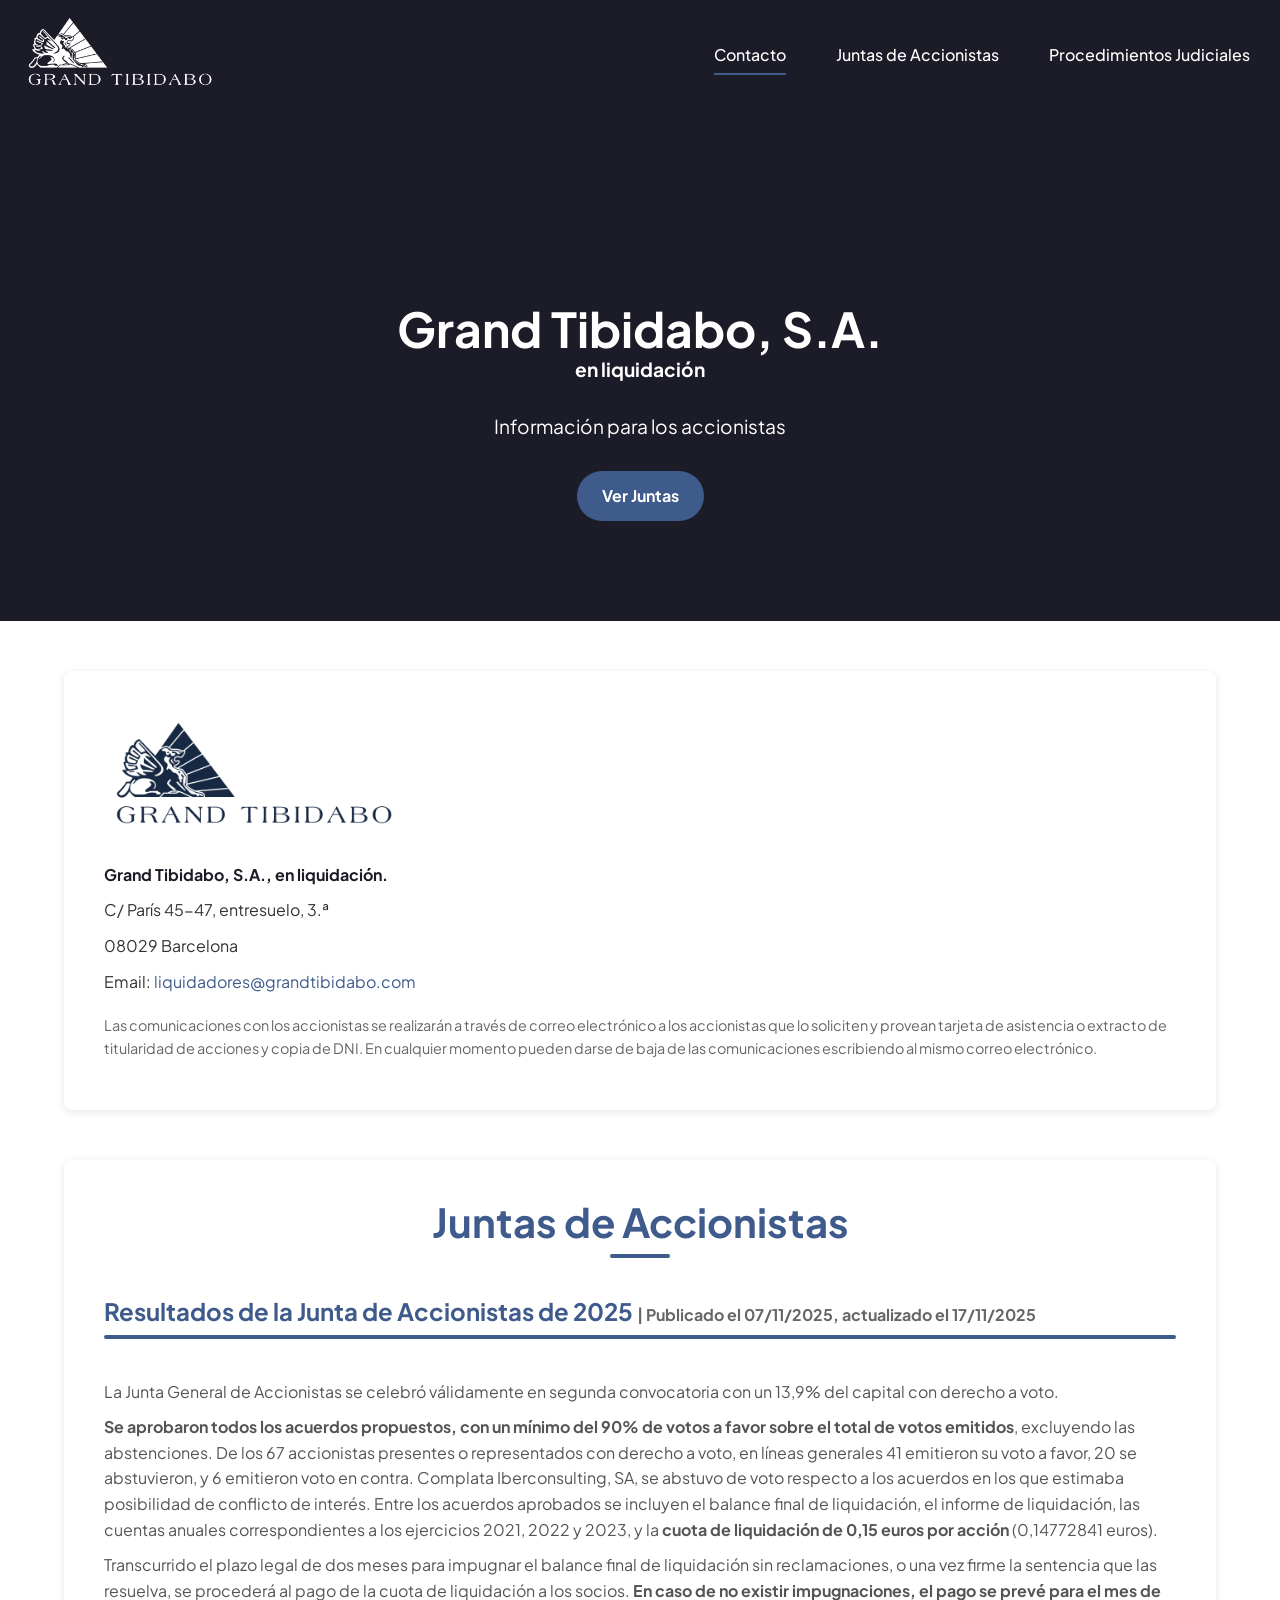
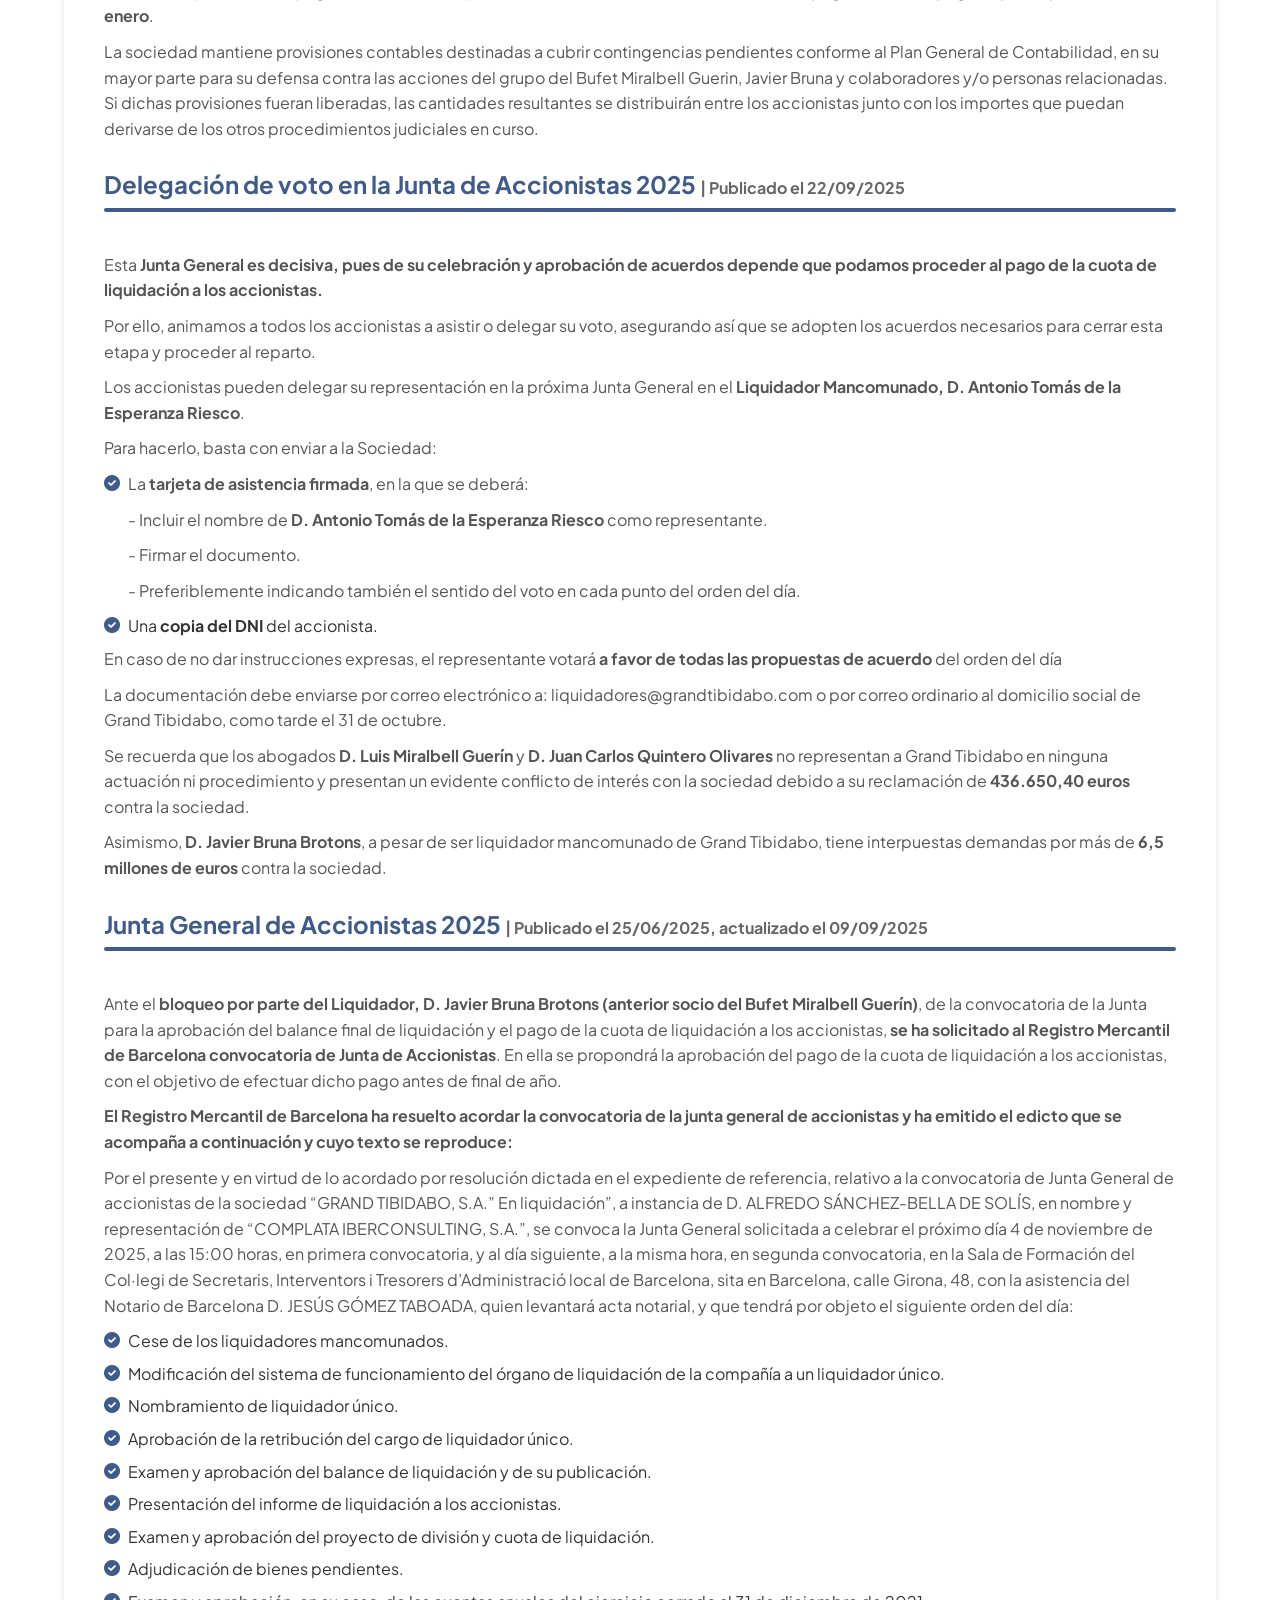
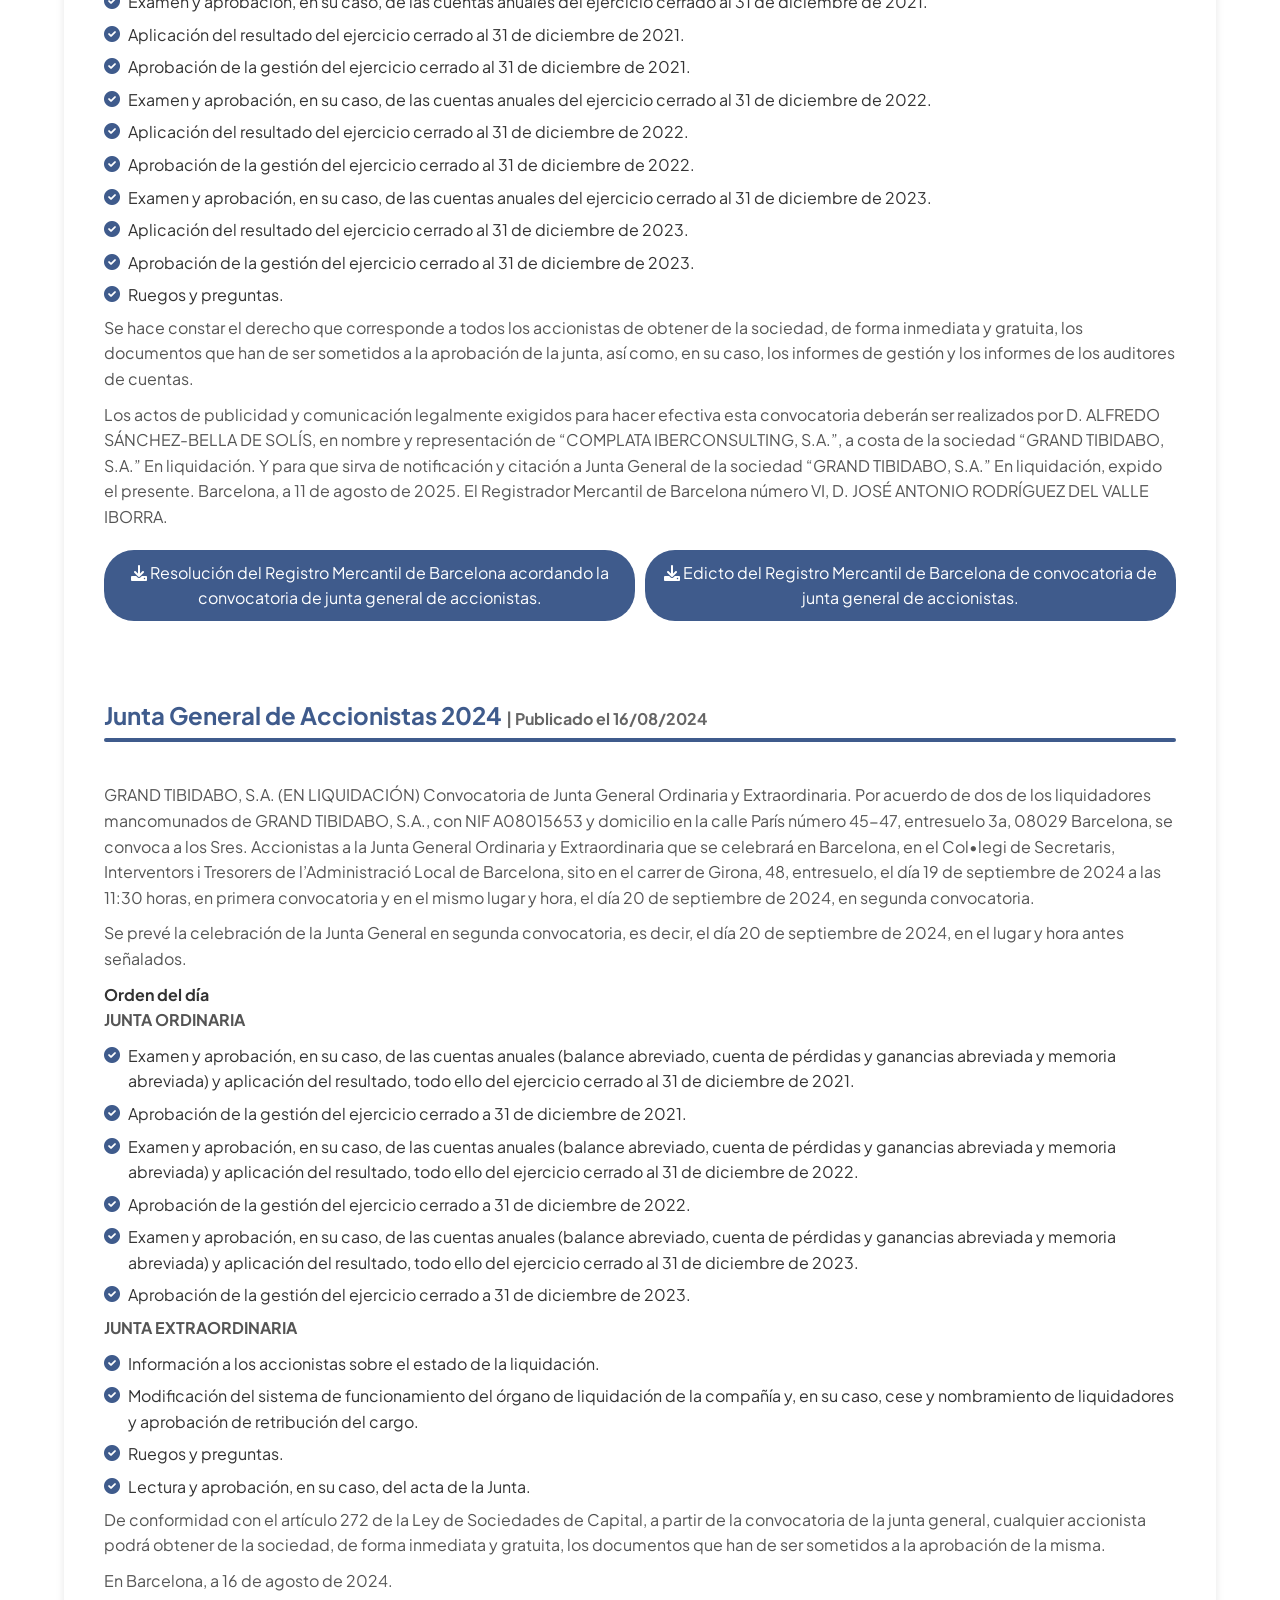
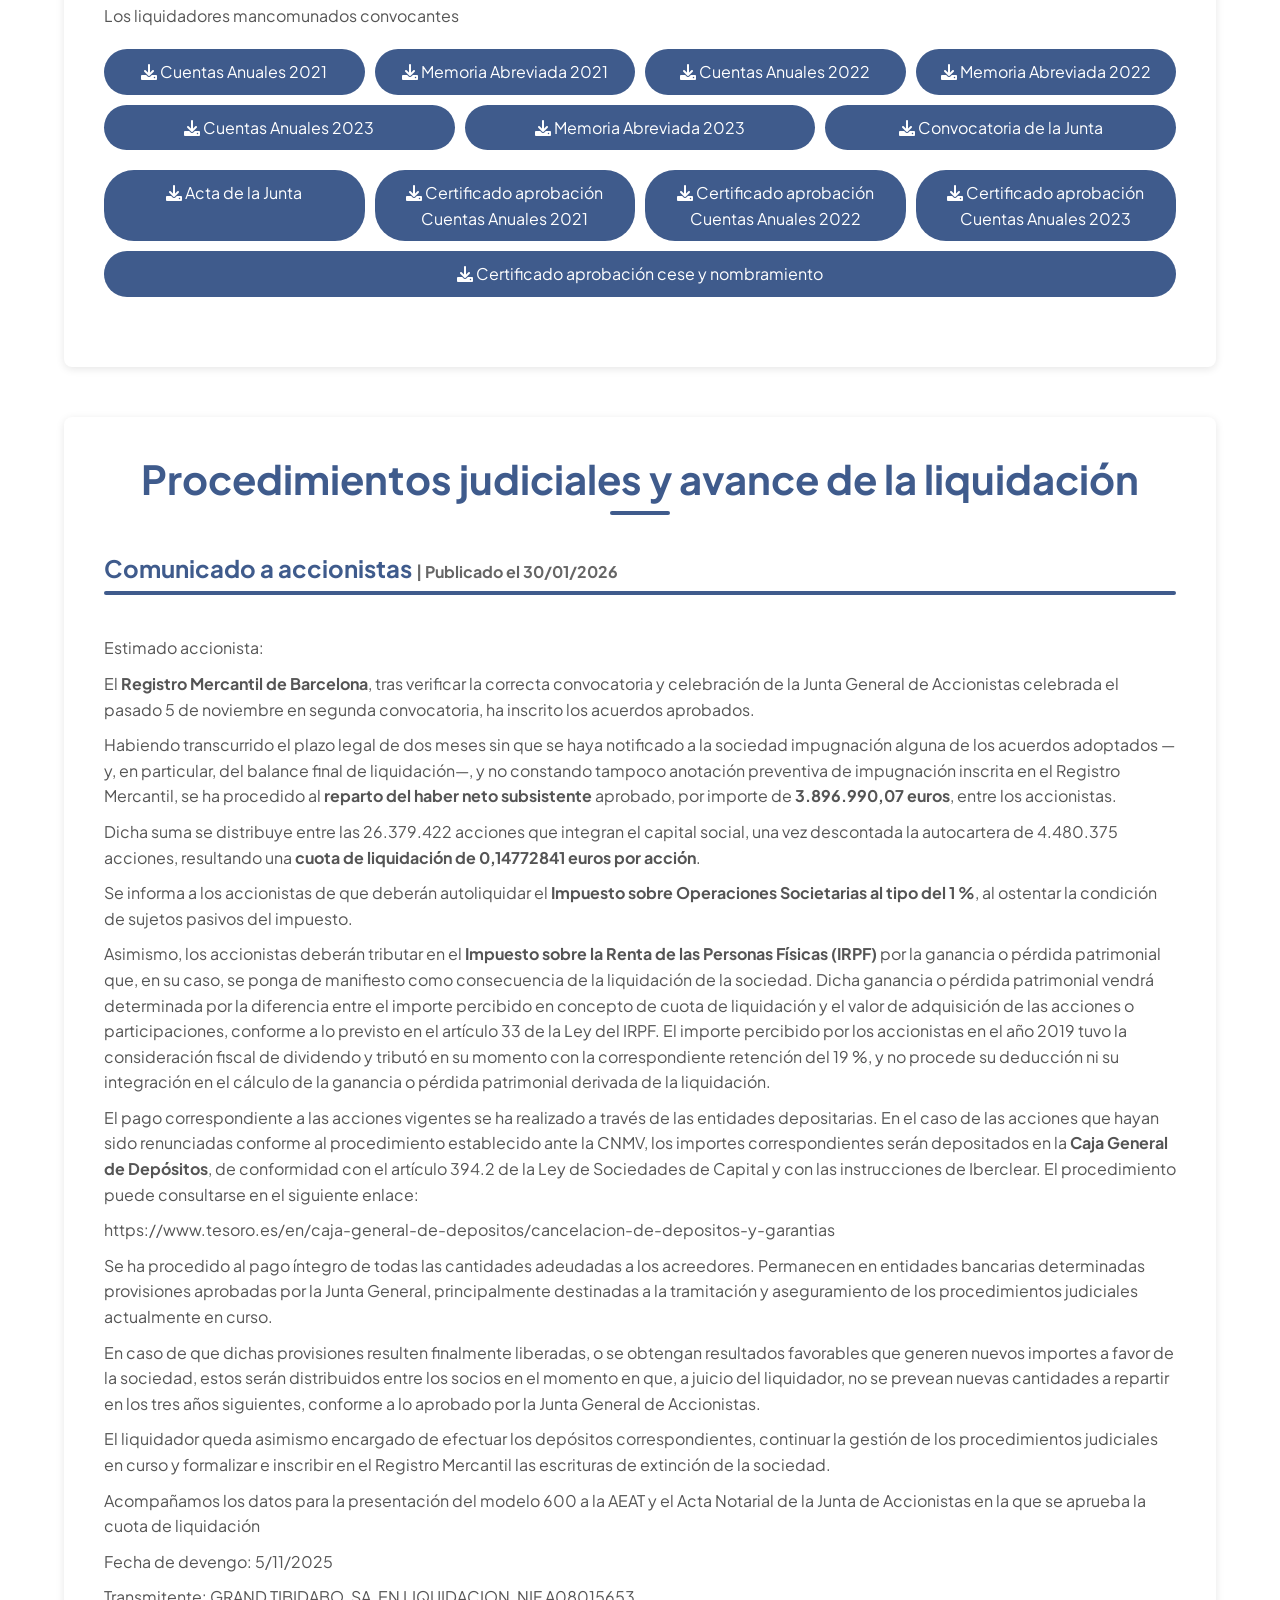
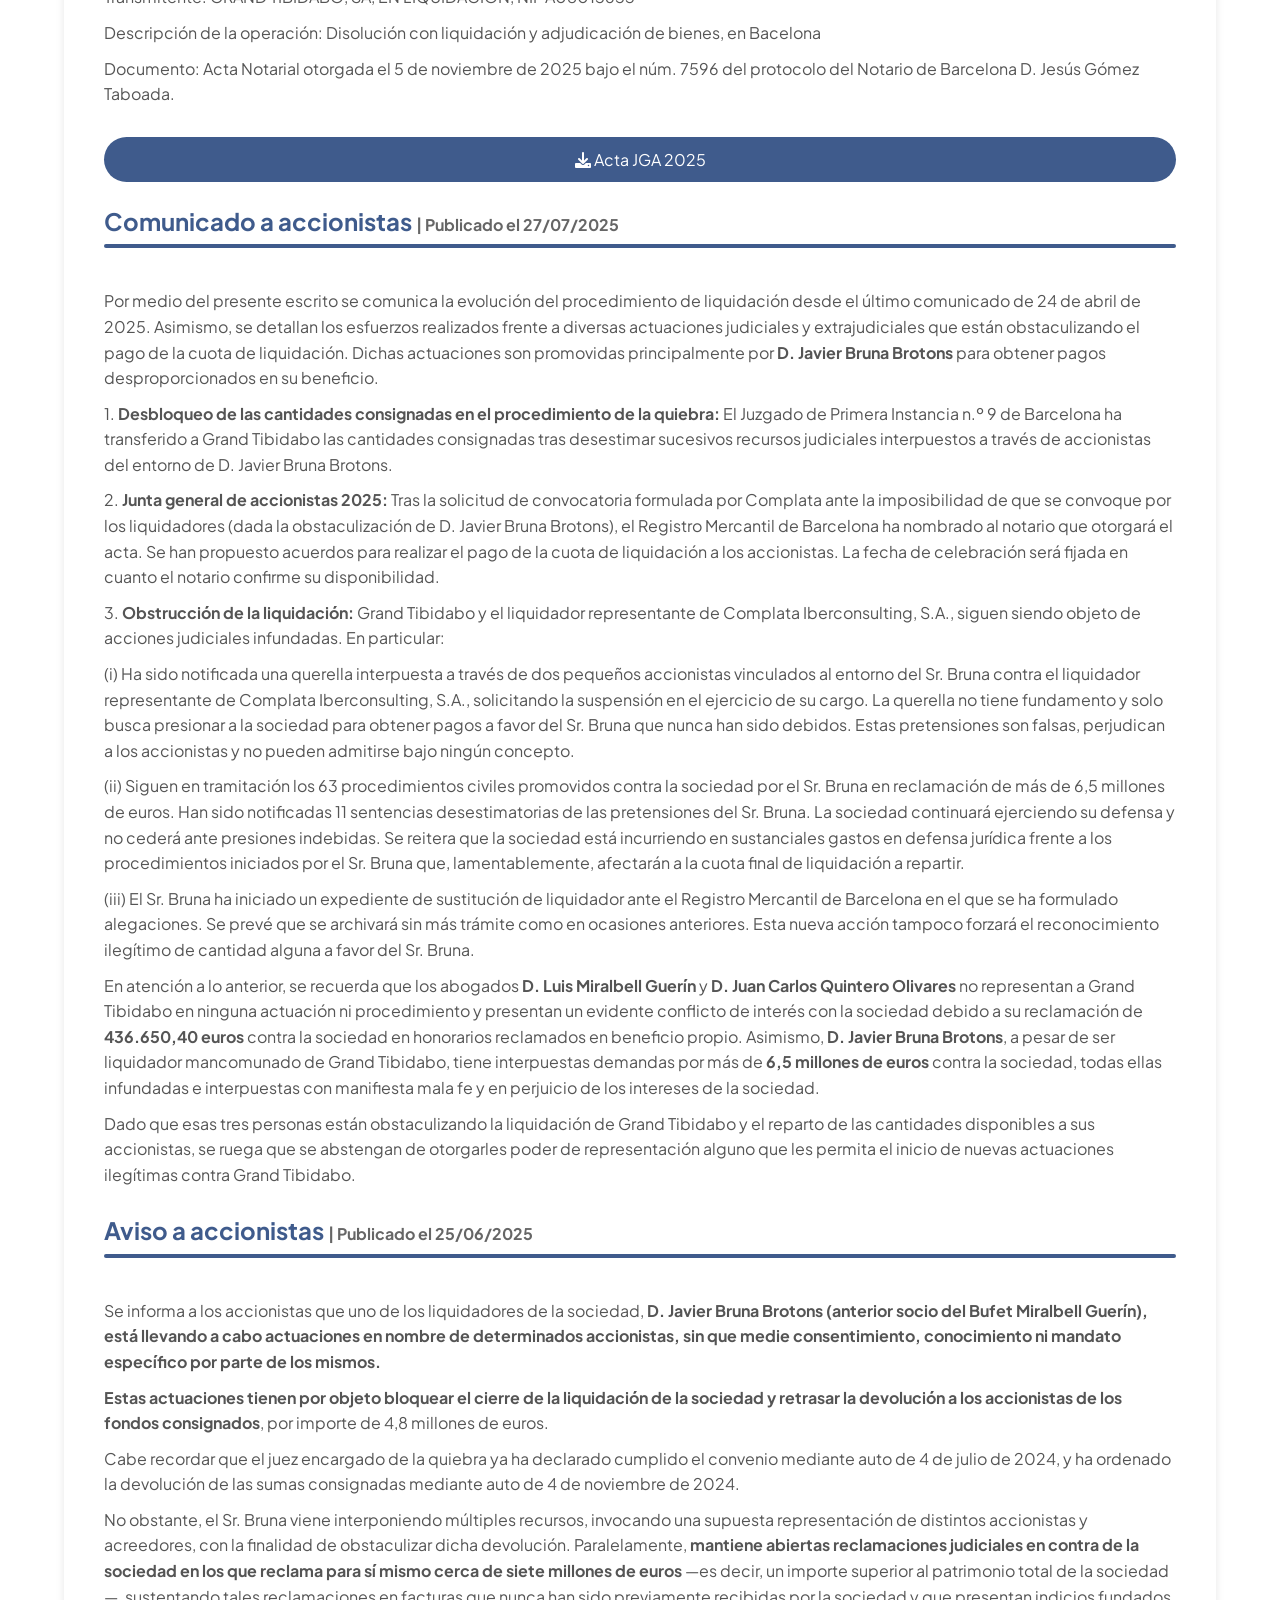
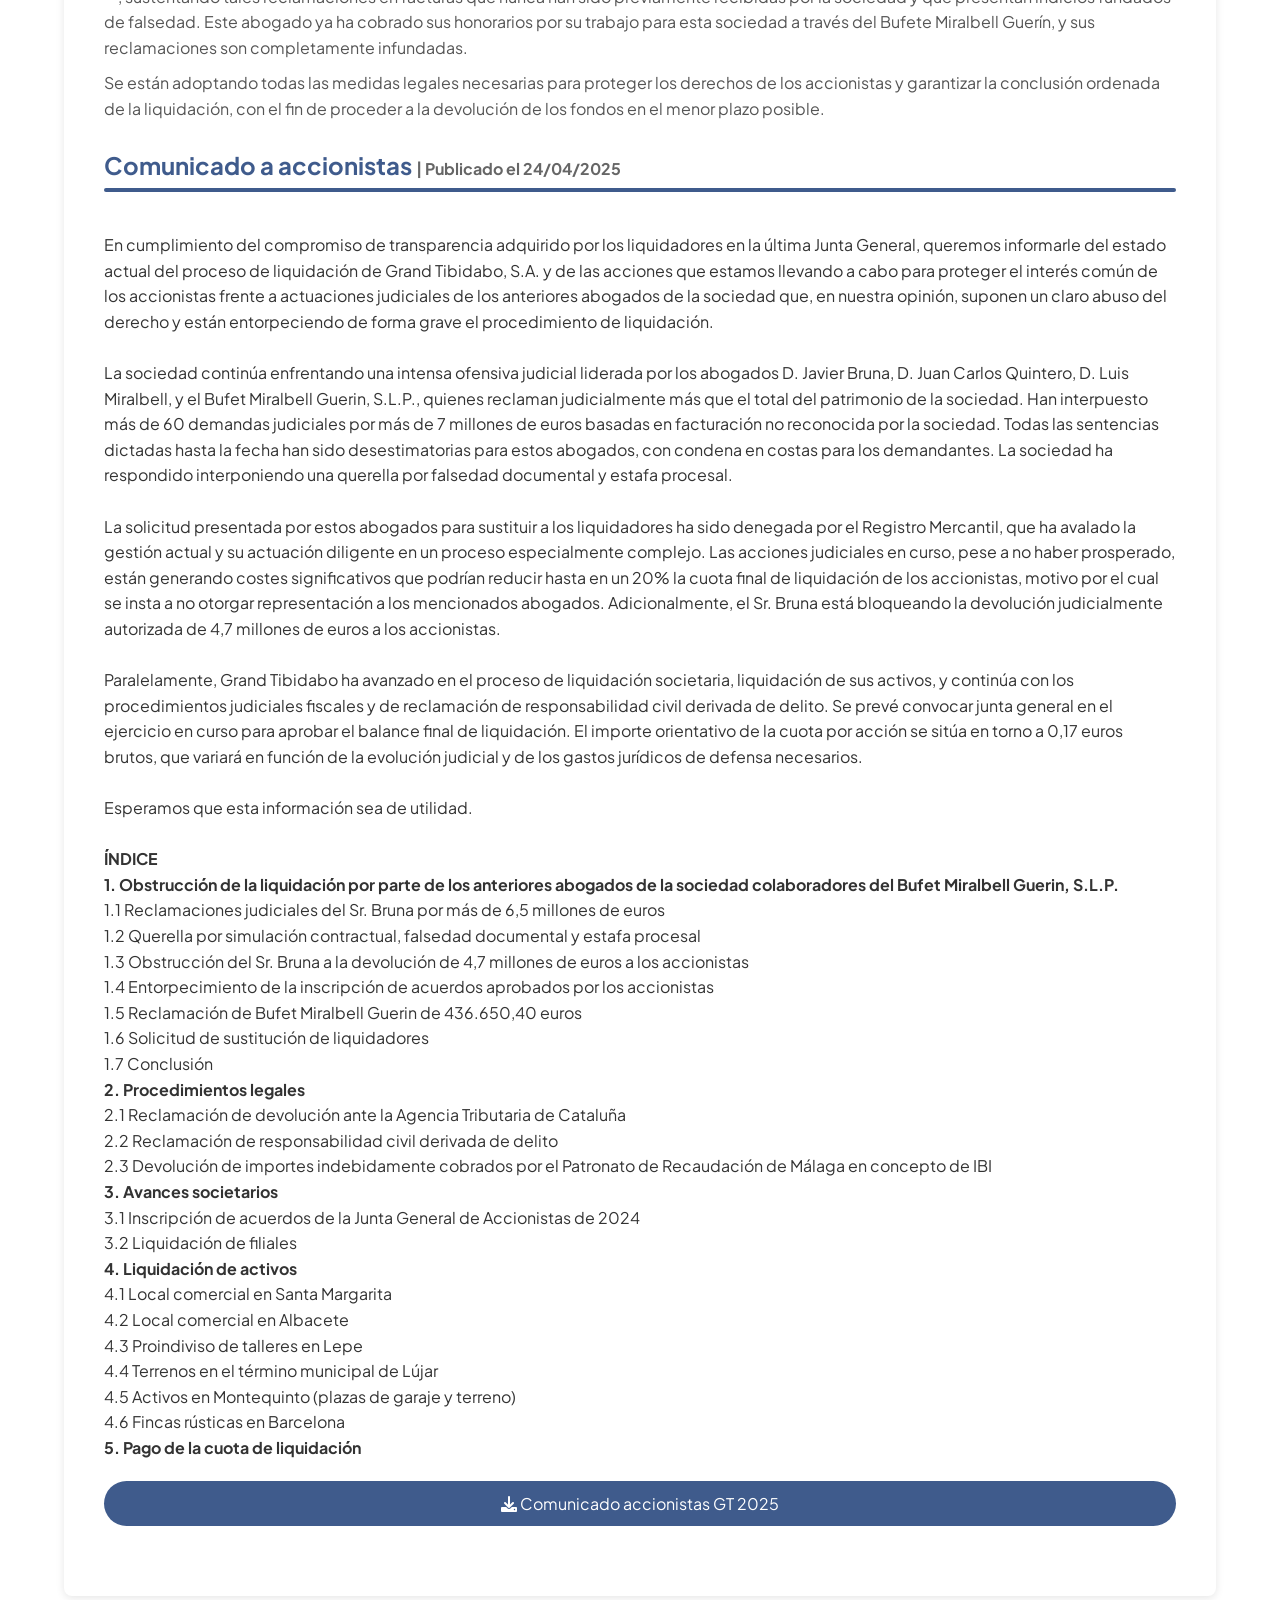
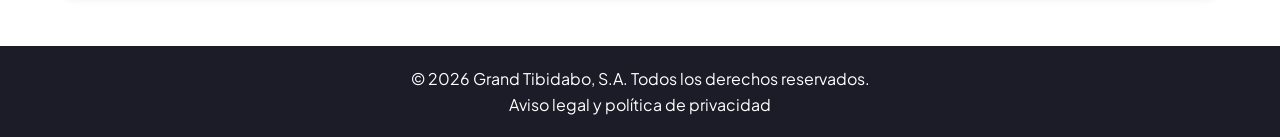
==== commit 69f20246: "Update index.html" ====
--- a/index.html
+++ b/index.html
@@ -371,6 +371,8 @@
                   
               </div>
 
+            <BR>
+
             
             <div class="judicial">
       
@@ -501,3 +503,4 @@
 
 
 
+
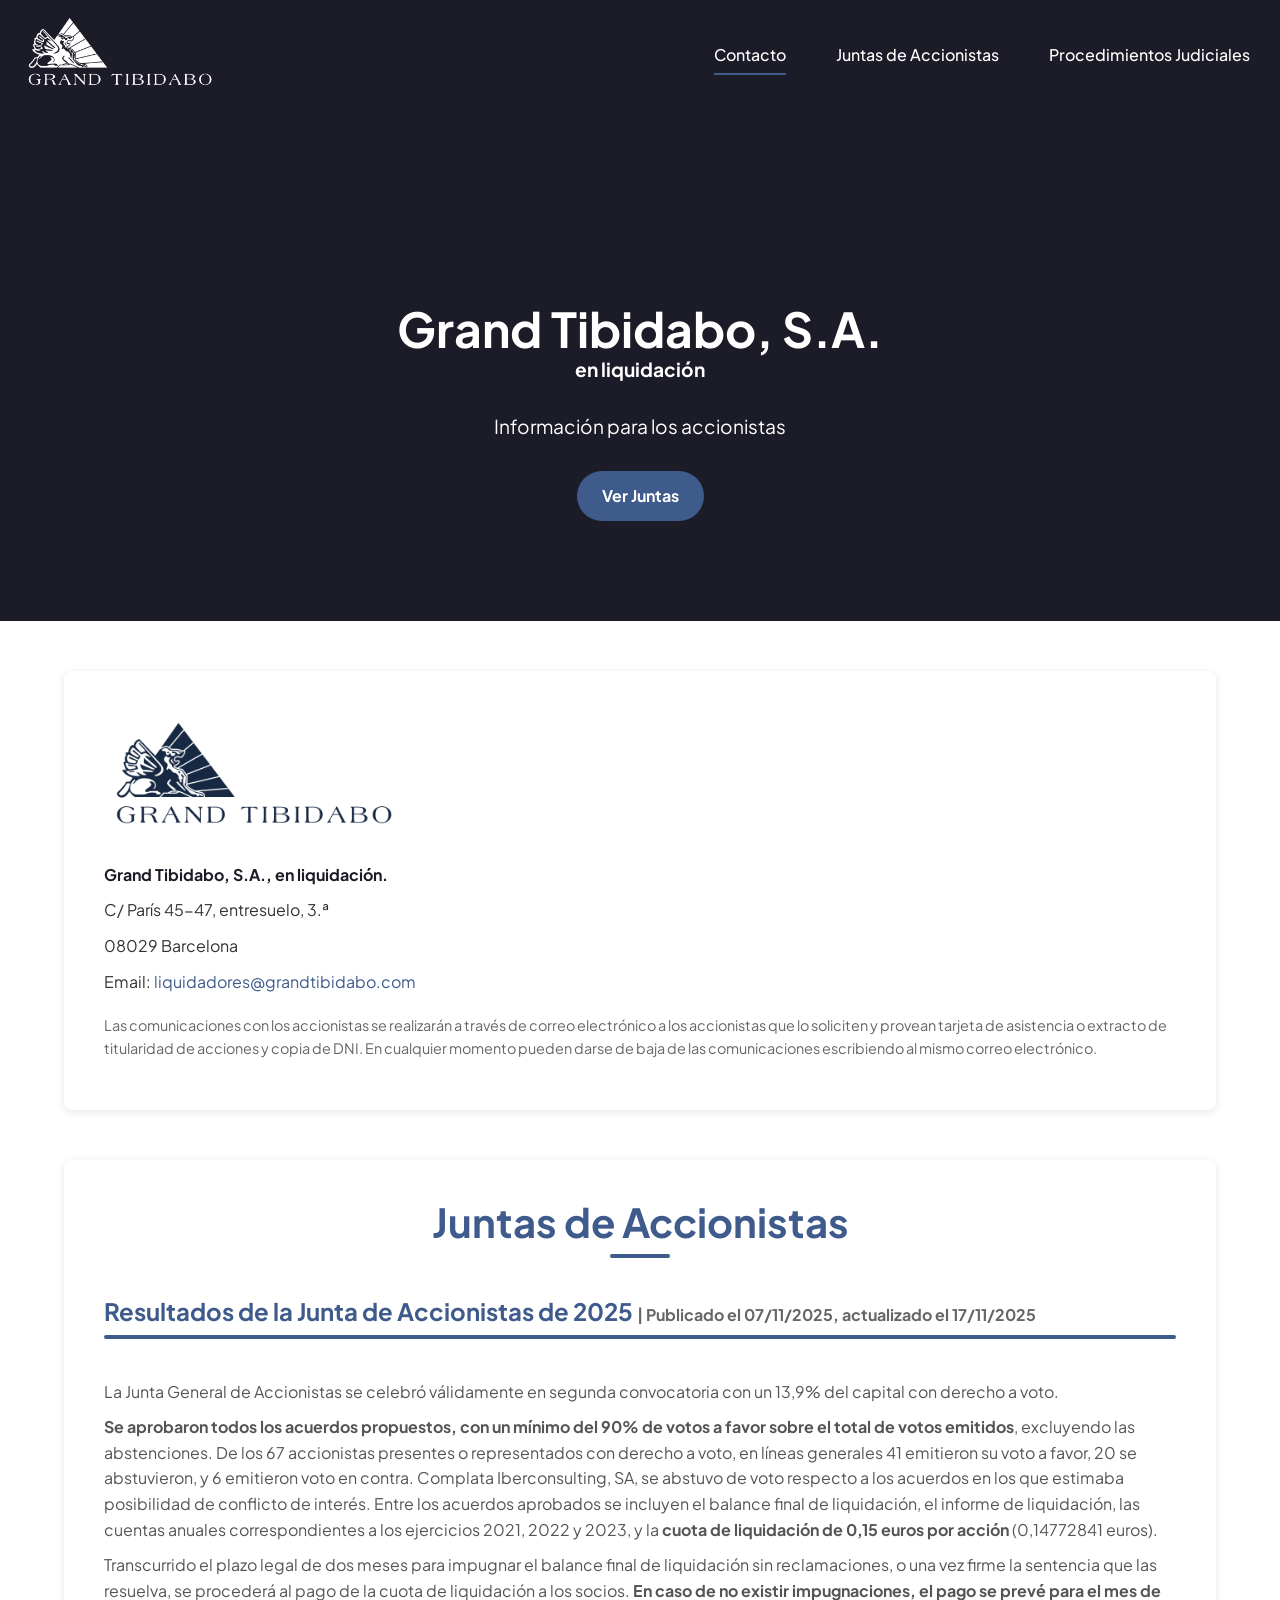
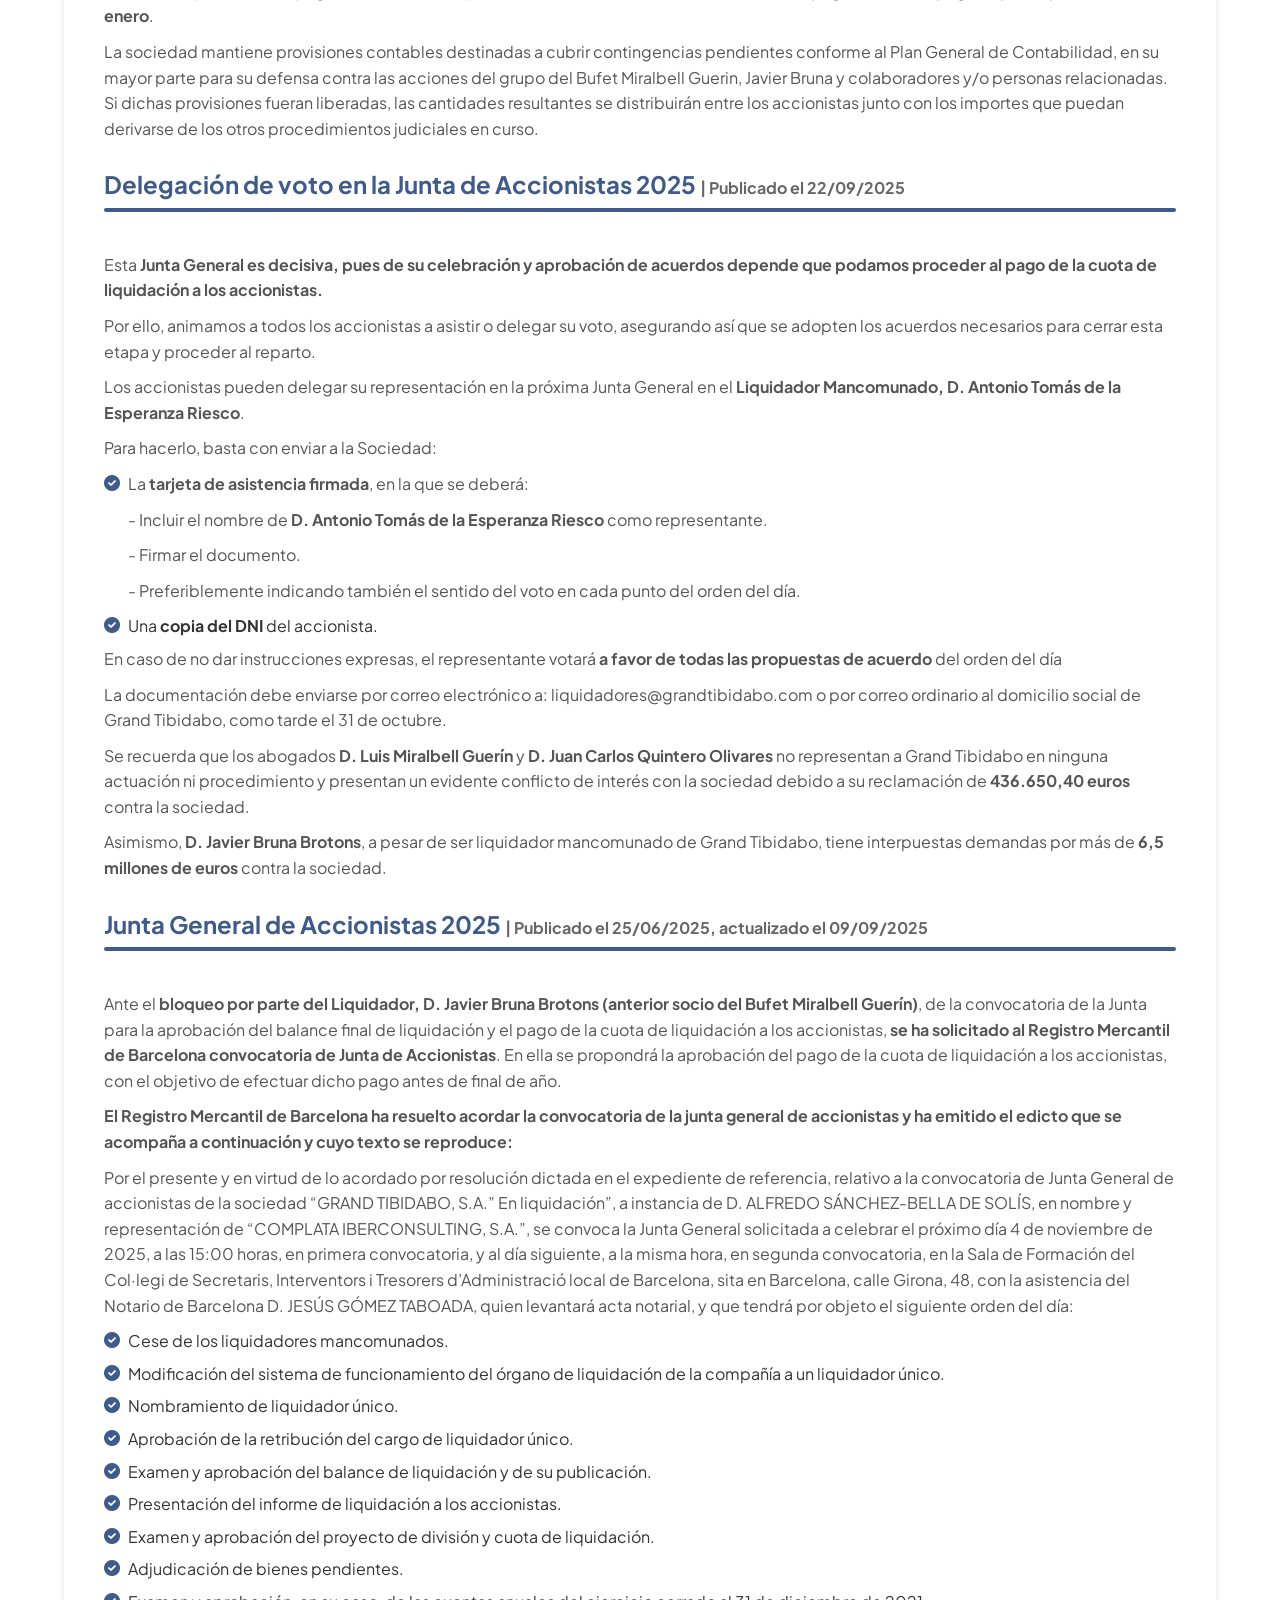
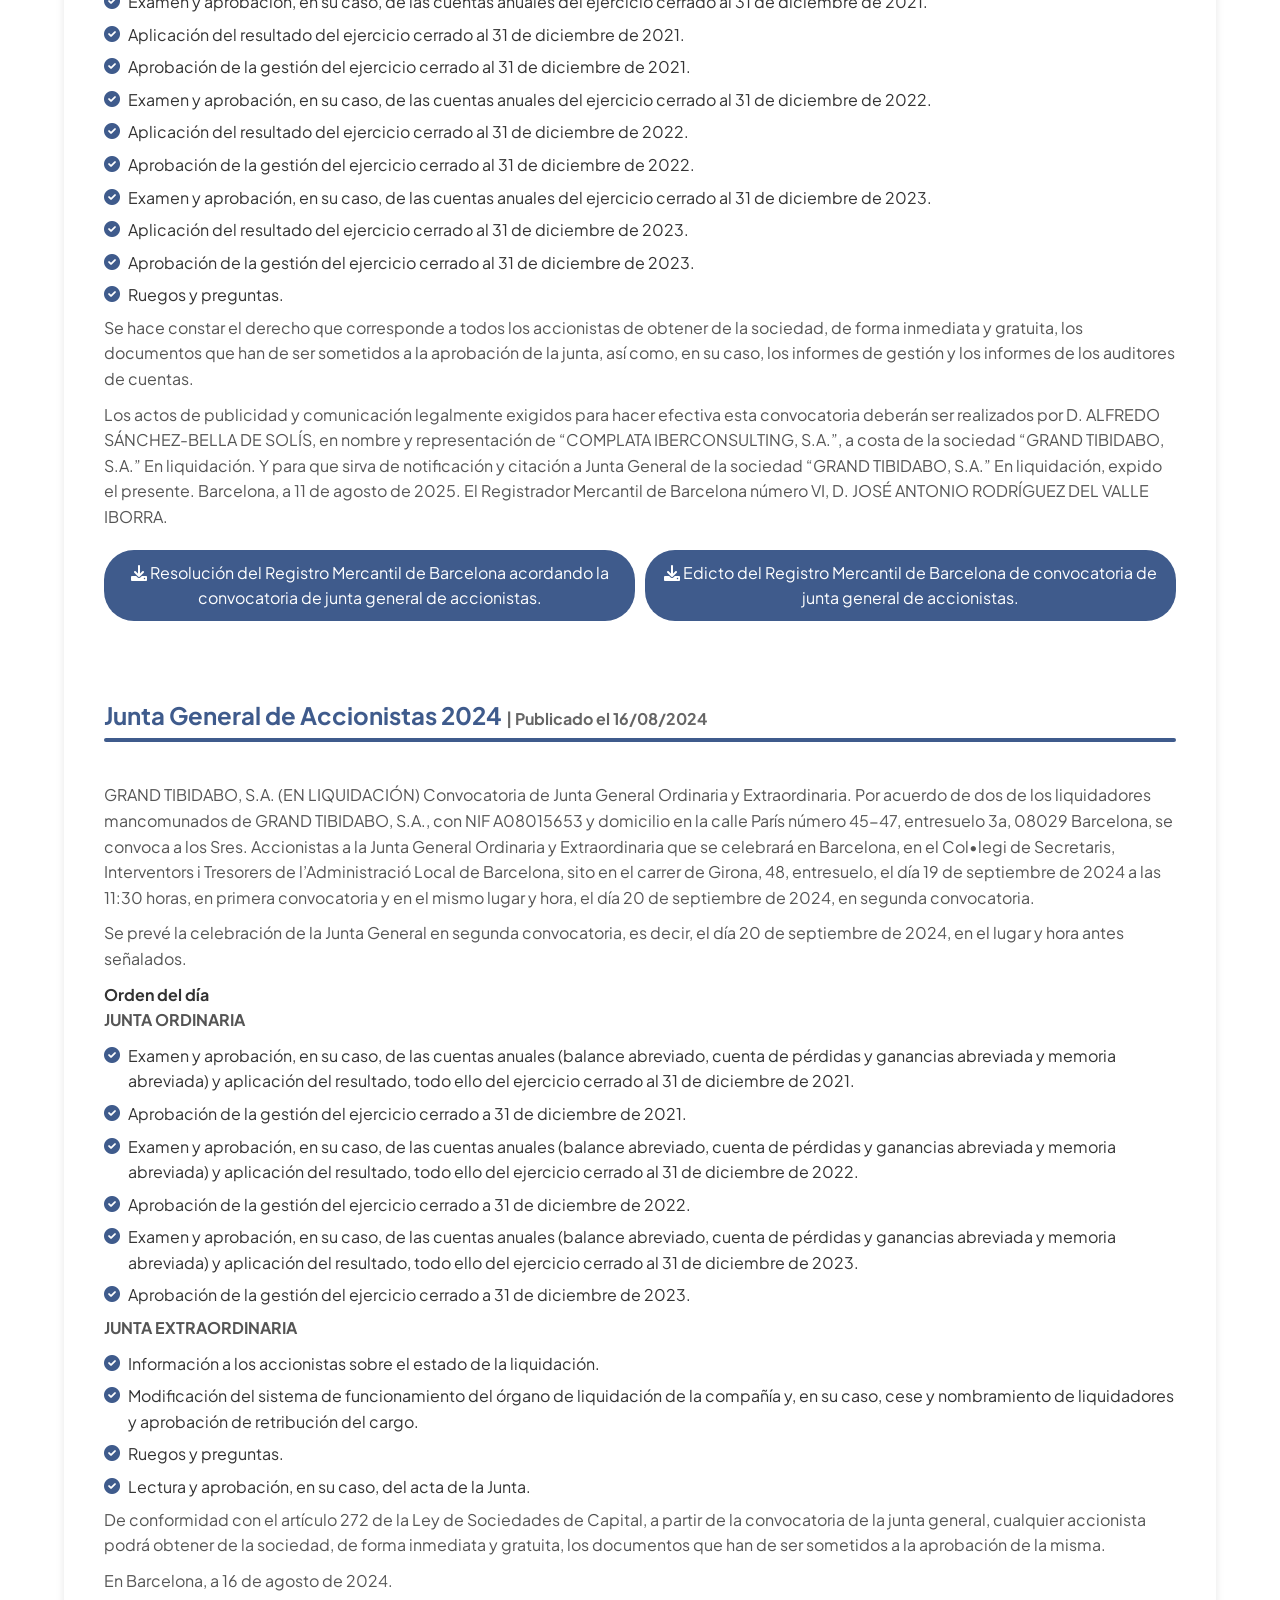
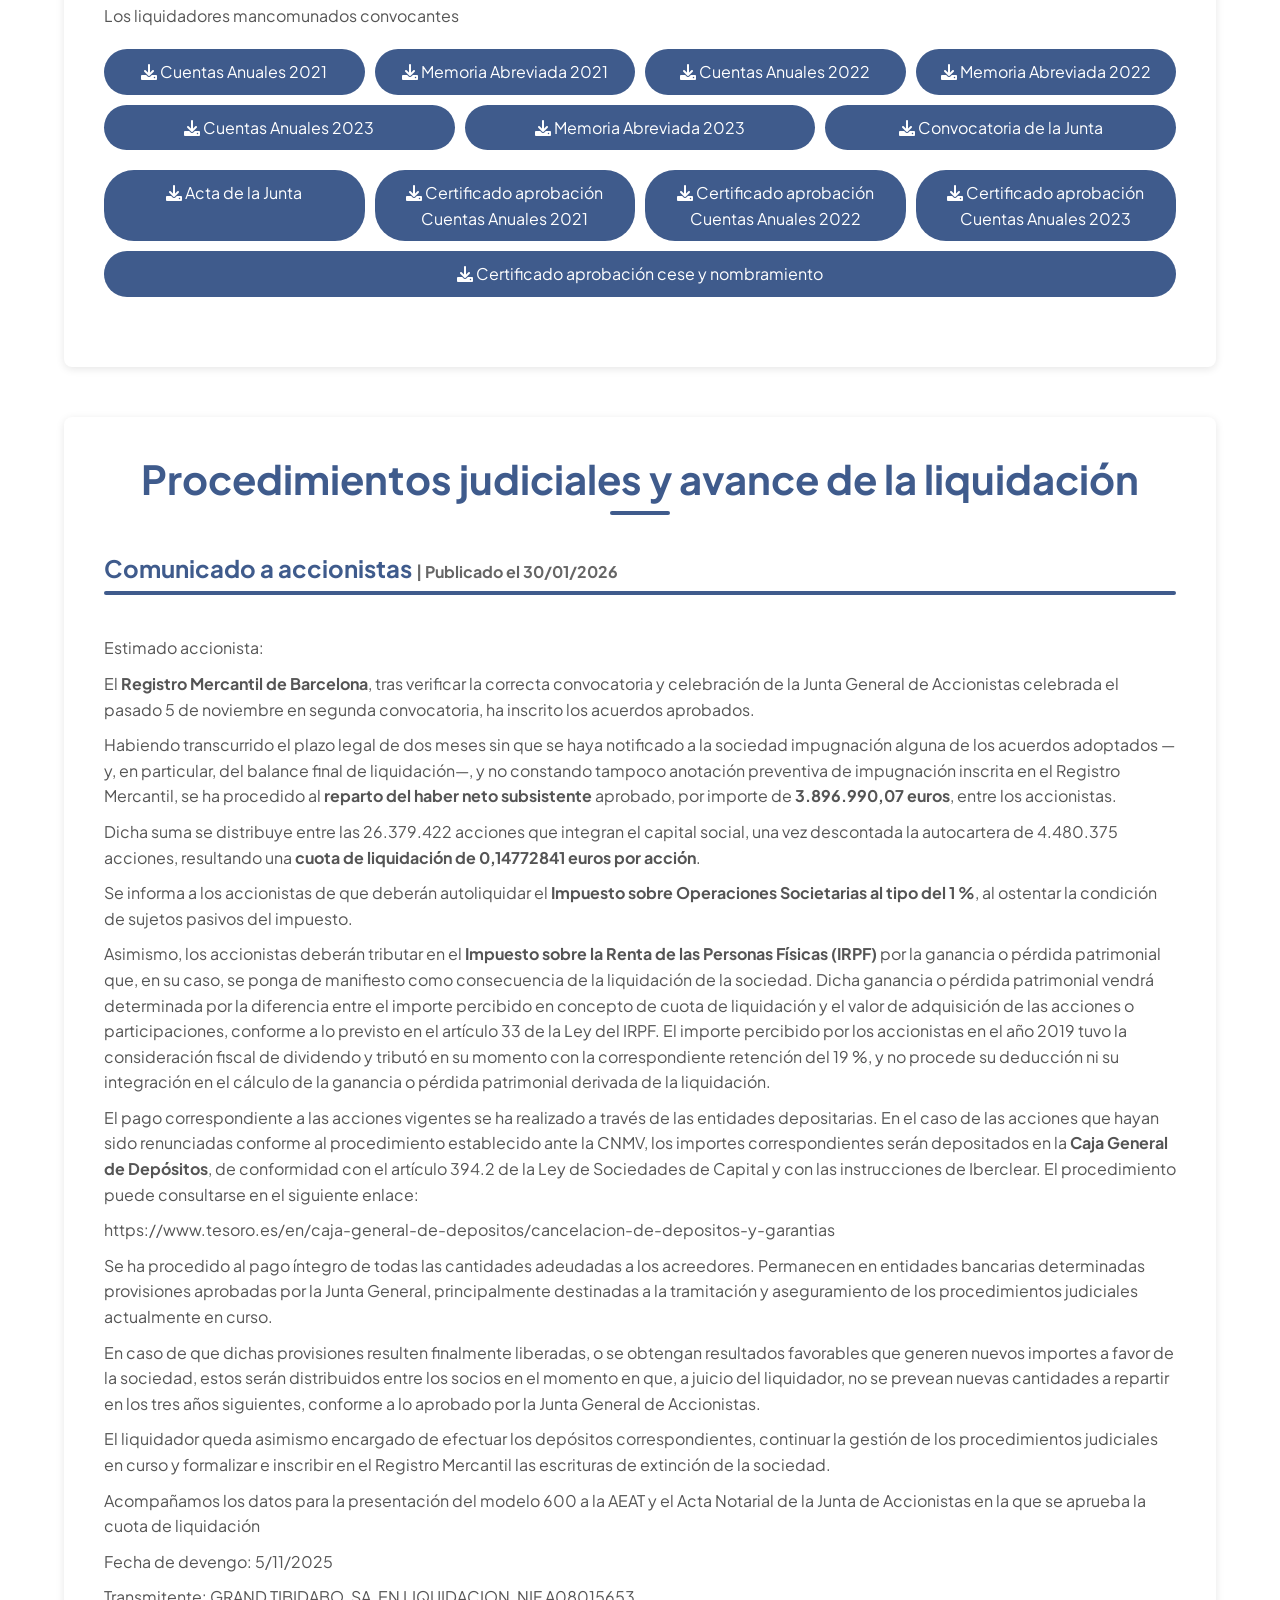
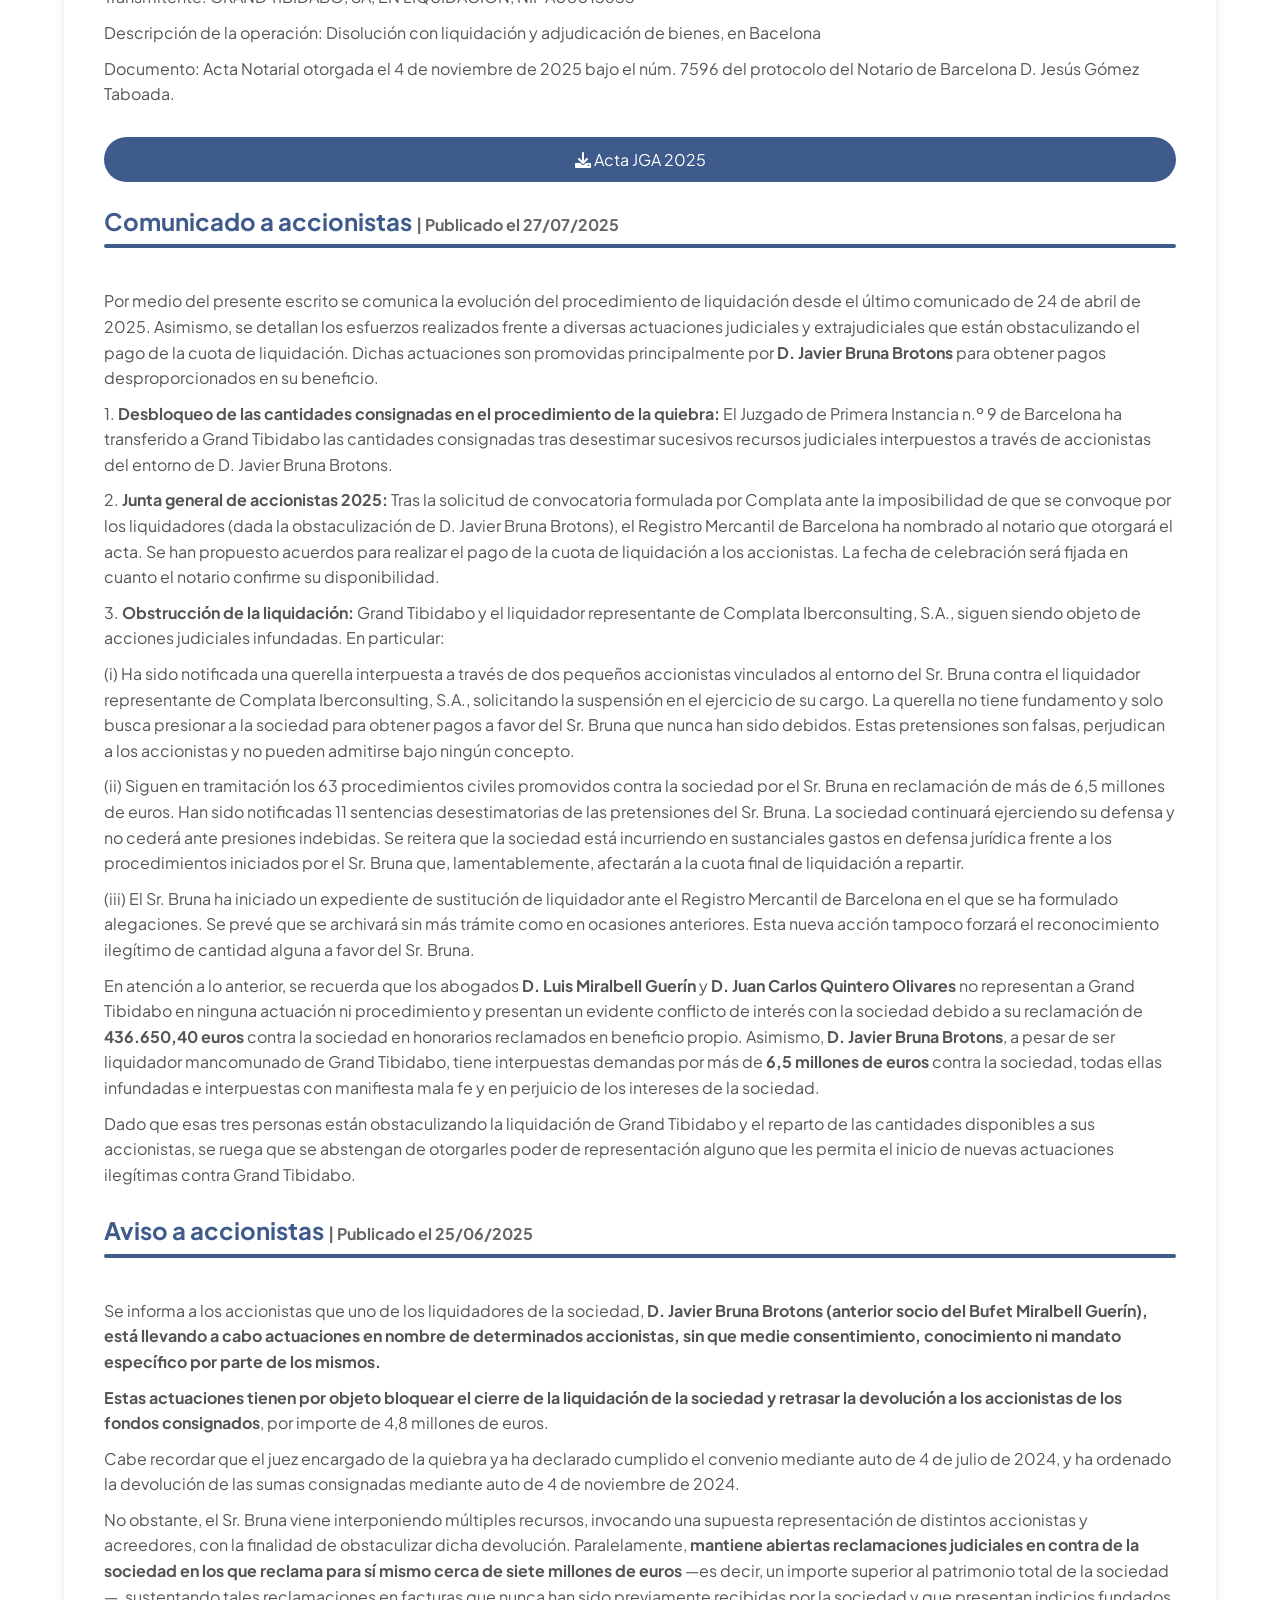
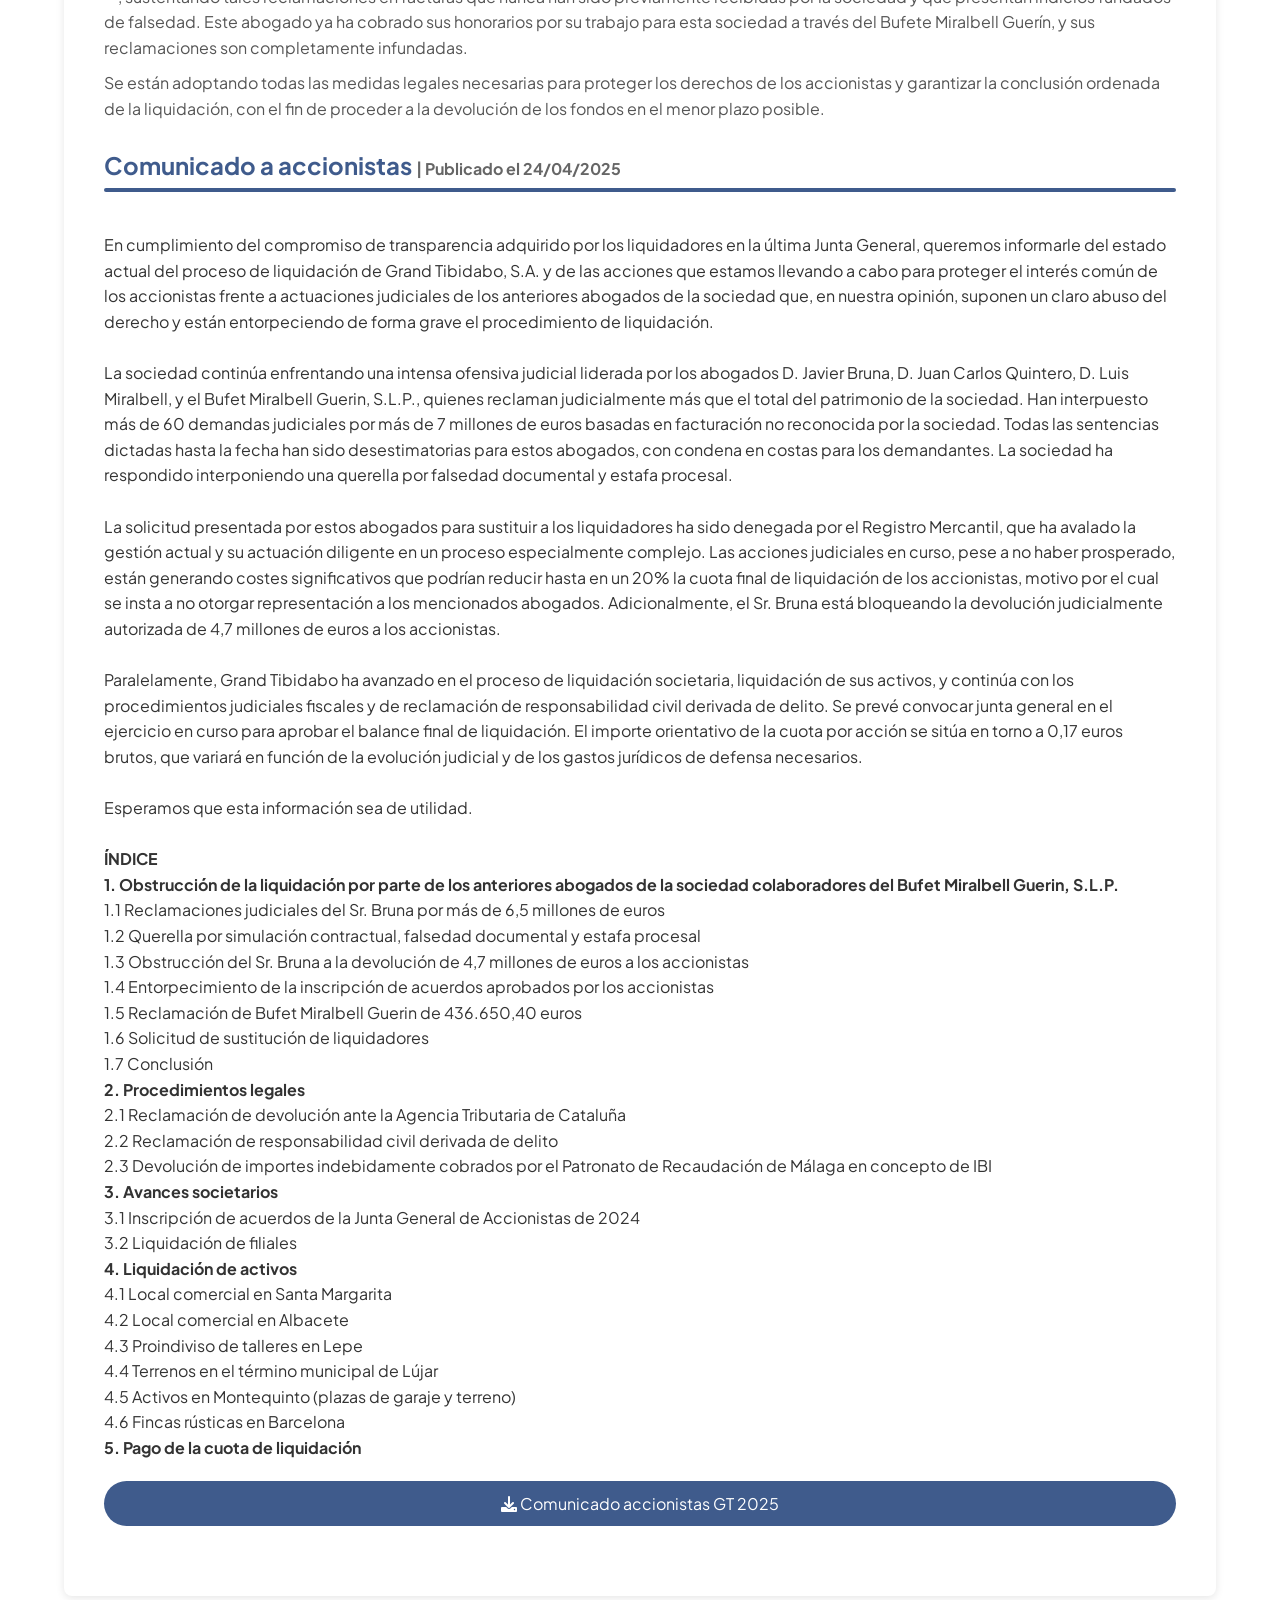
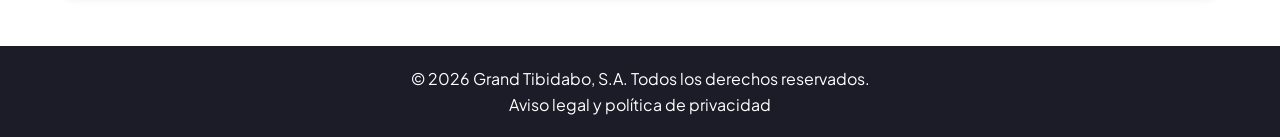
==== commit 974716fb: "Update index.html" ====
--- a/index.html
+++ b/index.html
@@ -361,10 +361,10 @@
 <p>Fecha de devengo: 5/11/2025</p>
 <p>Transmitente: GRAND TIBIDABO, SA, EN LIQUIDACION, NIF A08015653</p>
 <p>Descripción de la operación: Disolución con liquidación y adjudicación de bienes, en Bacelona</p>
-<p>Documento: Acta Notarial otorgada el 5 de noviembre de 2025 bajo el núm. 7596 del protocolo del Notario de Barcelona D. Jesús Gómez Taboada.   </p>
+<p>Documento: Acta Notarial otorgada el 4 de noviembre de 2025 bajo el núm. 7596 del protocolo del Notario de Barcelona D. Jesús Gómez Taboada.   </p>
 </div>
                     <div class="documents">
-                    <a href="jga/jga25acta.pdf" class="btn" download>
+                    <a href="jga/jga25acta_ex_c.pdf" class="btn" download>
                         <i class="fa fa-download"></i> Acta JGA 2025
                     </a>
                         
@@ -504,3 +504,5 @@
 
 
 
+
+
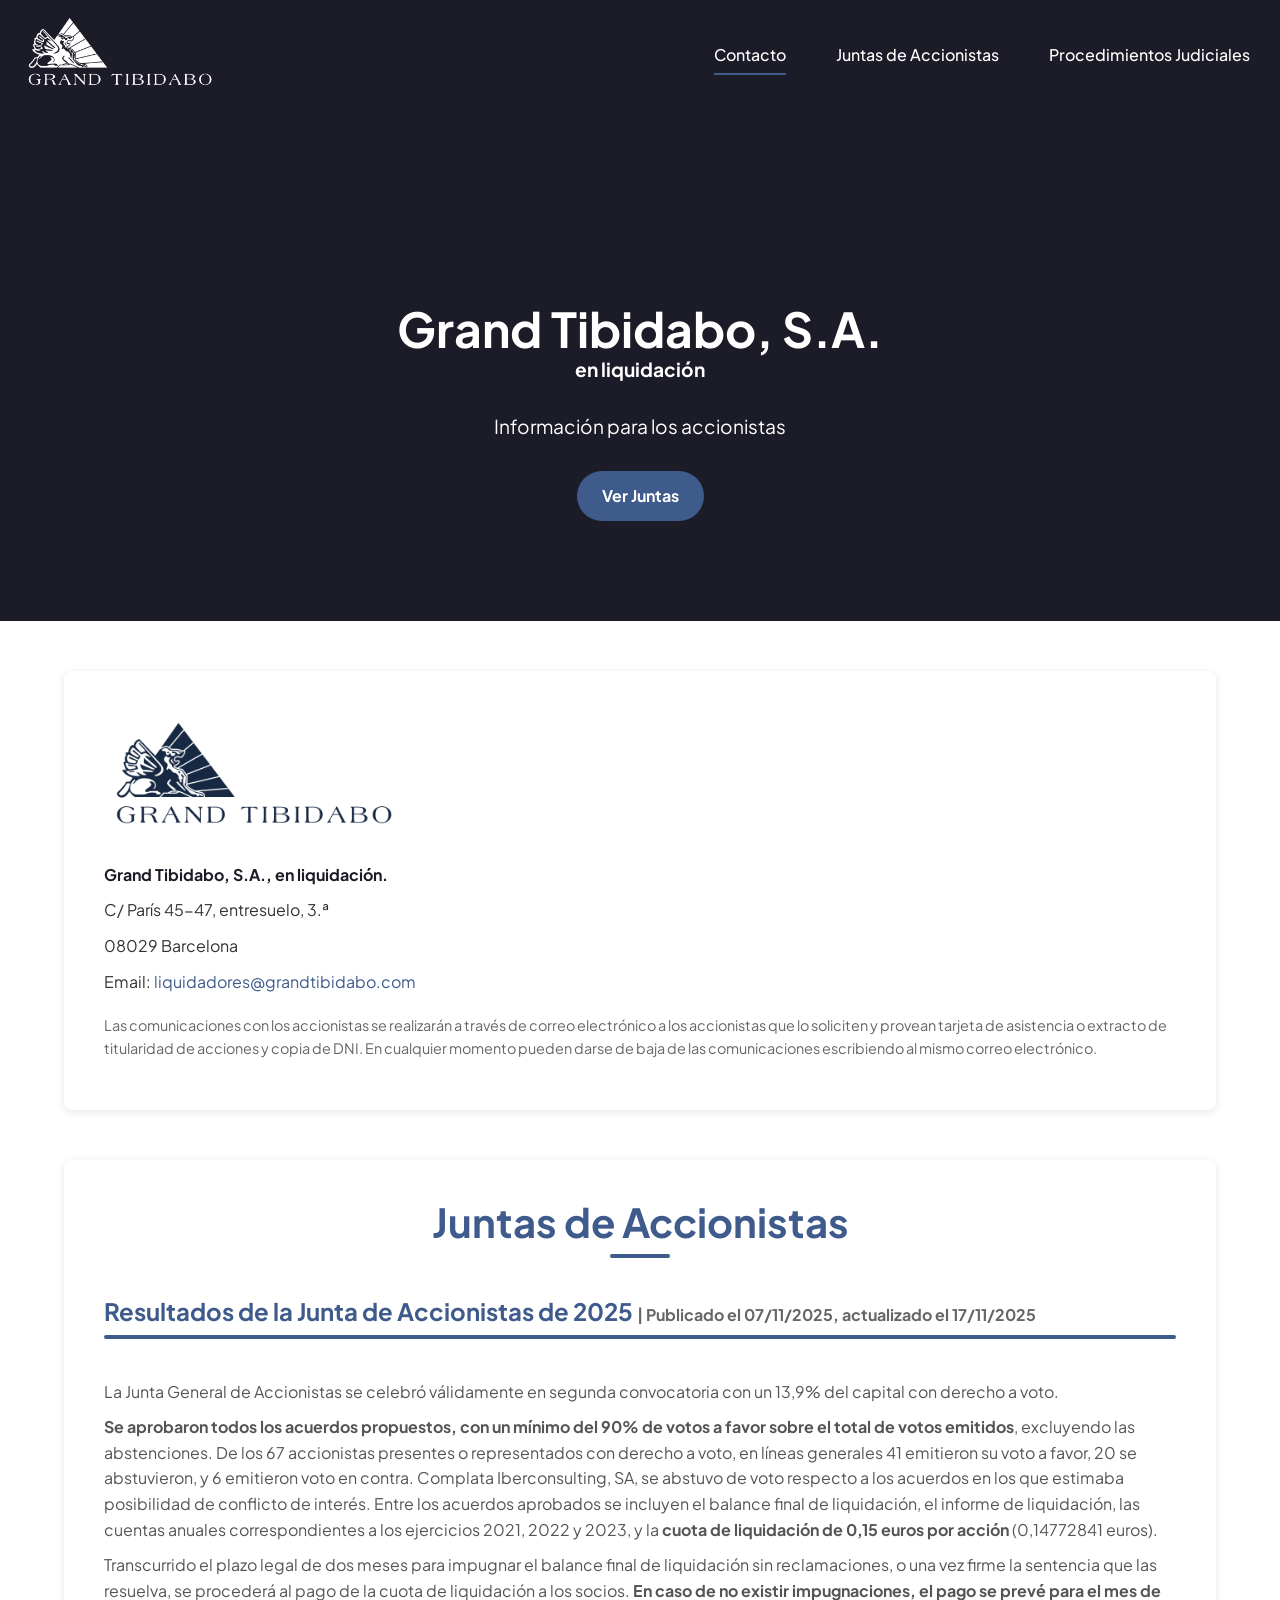
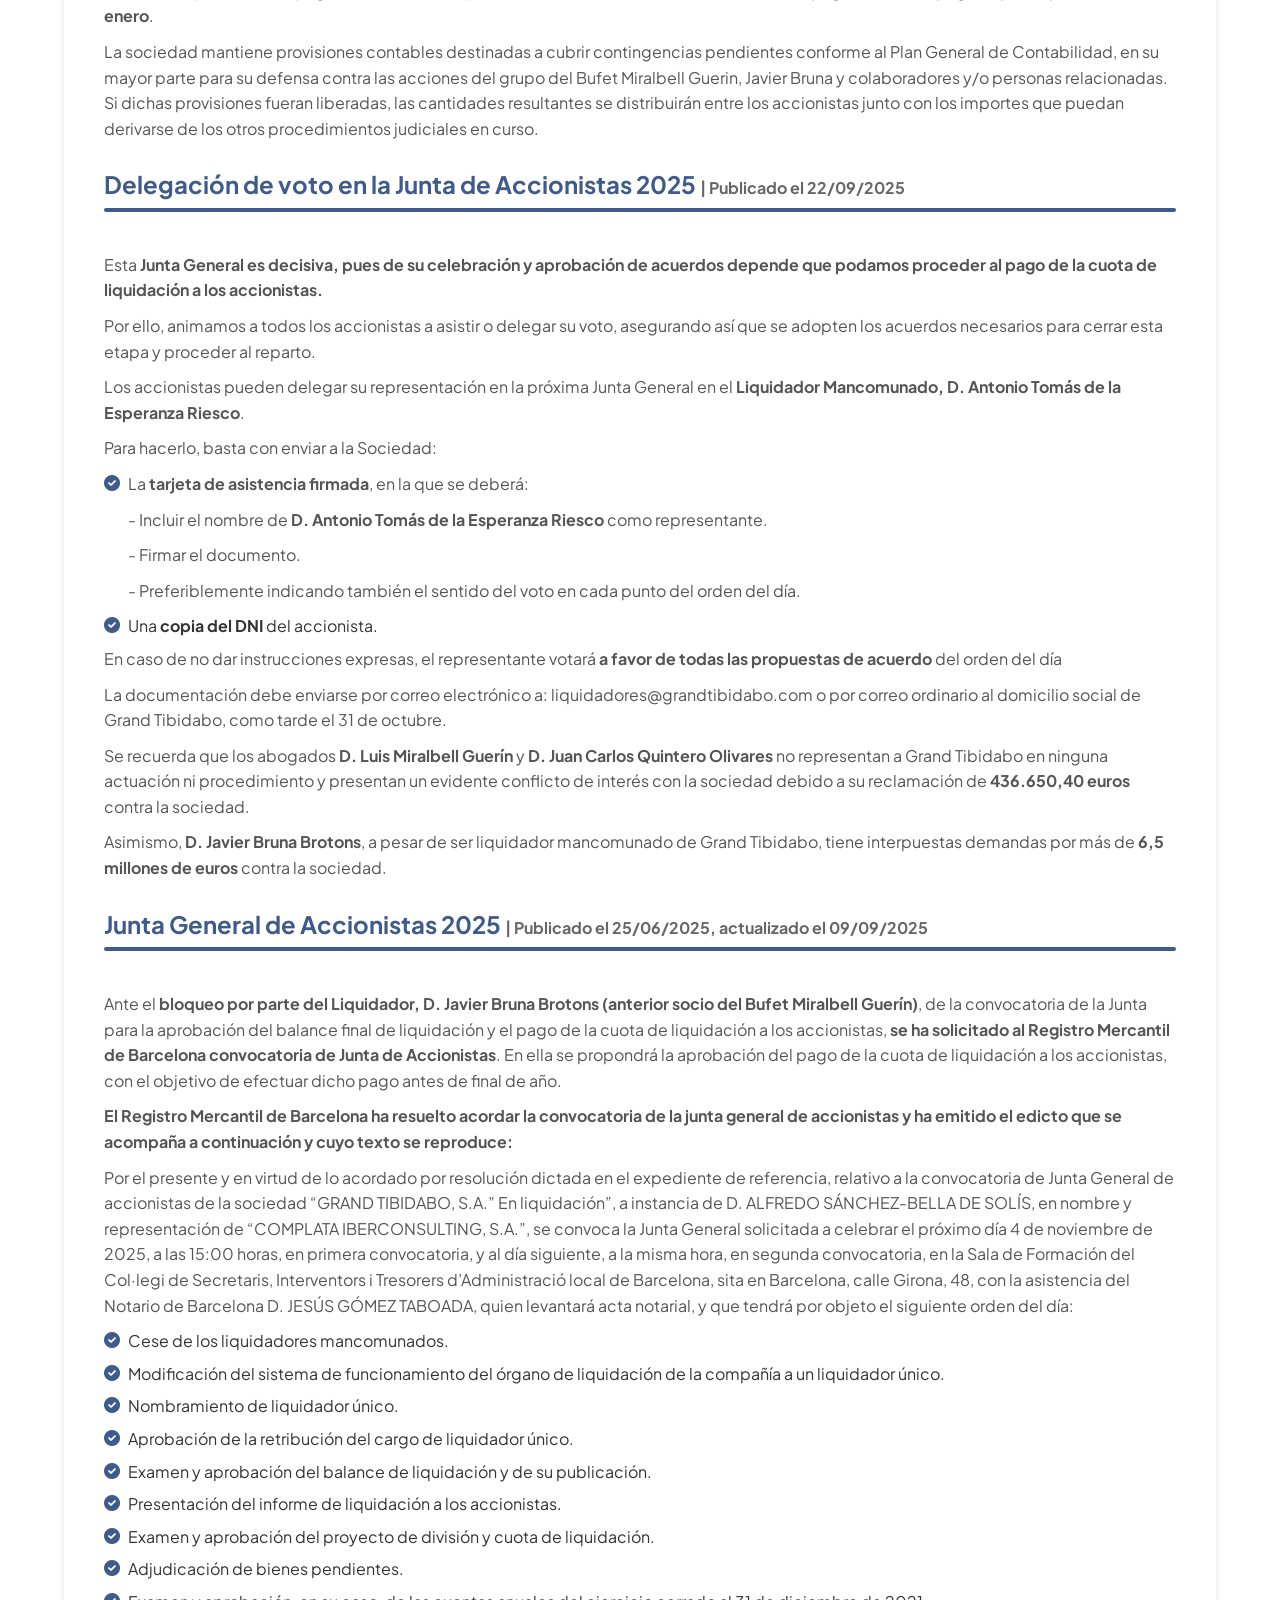
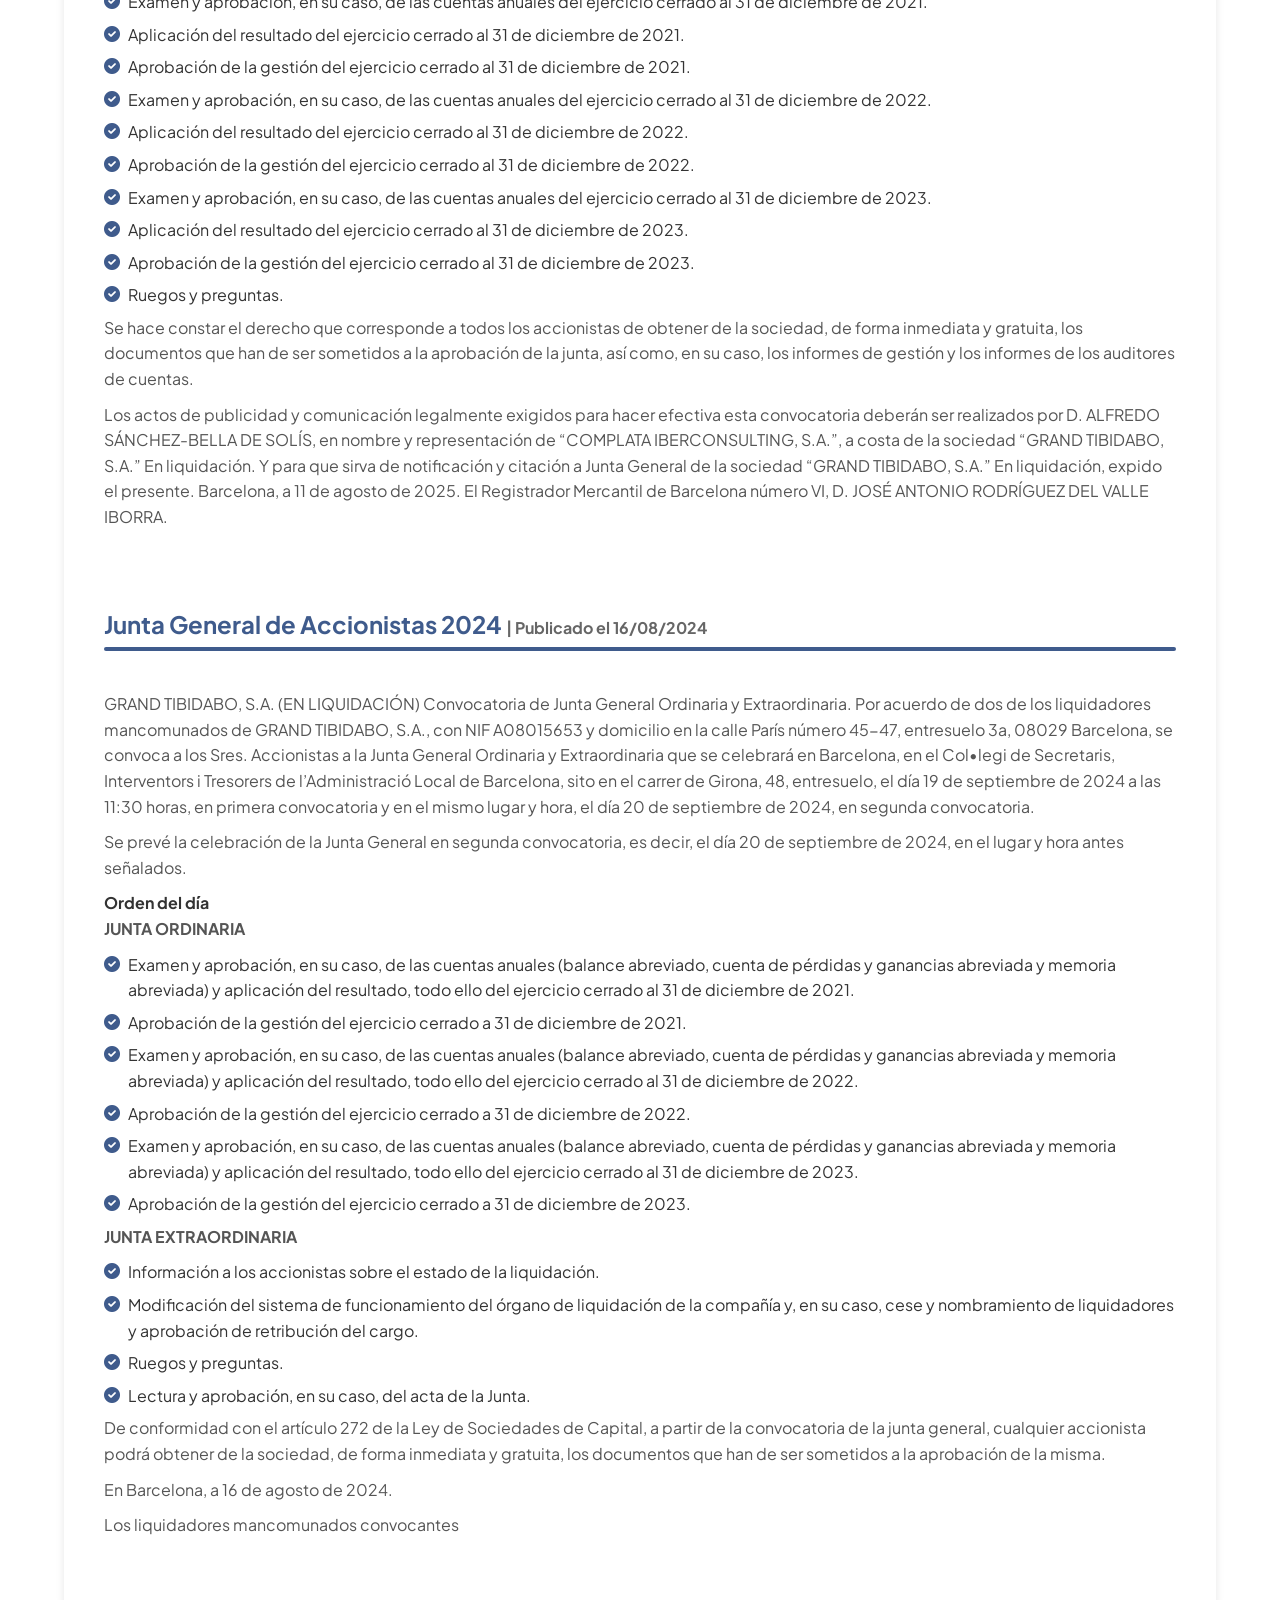
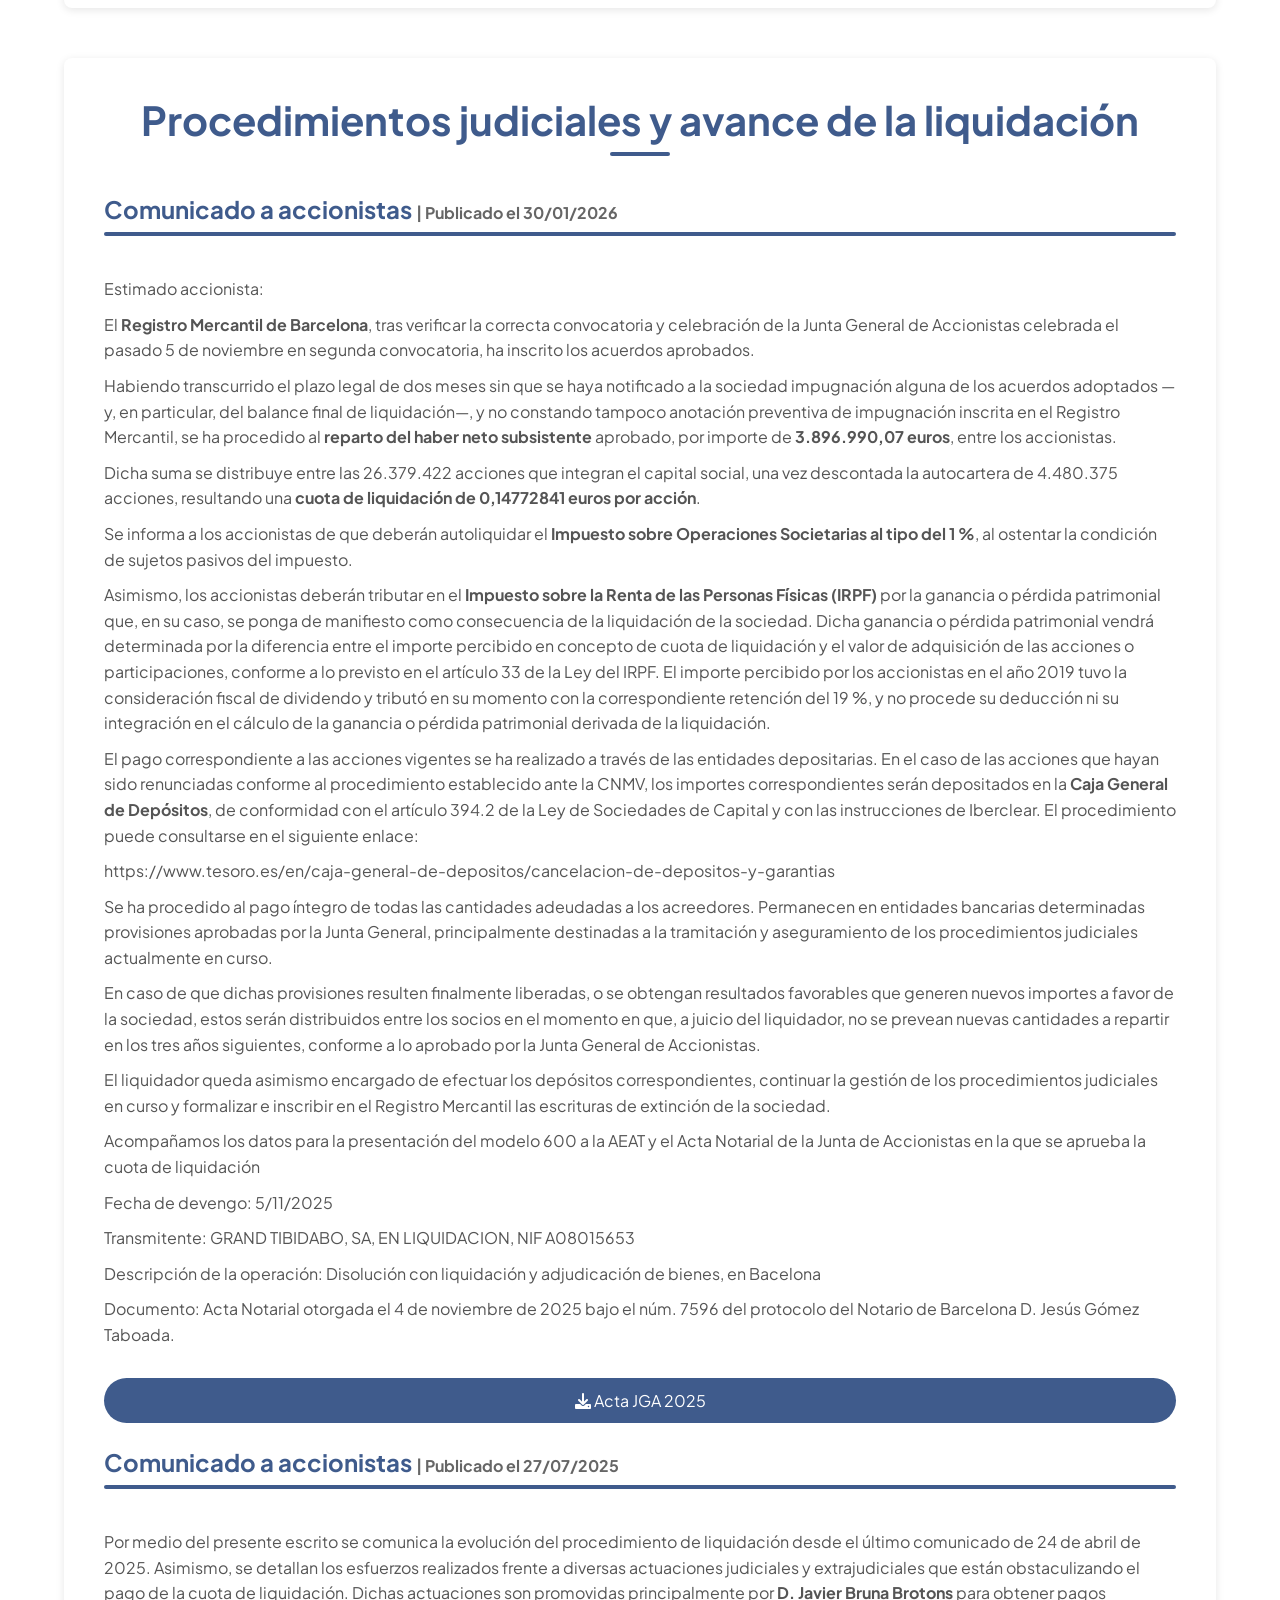
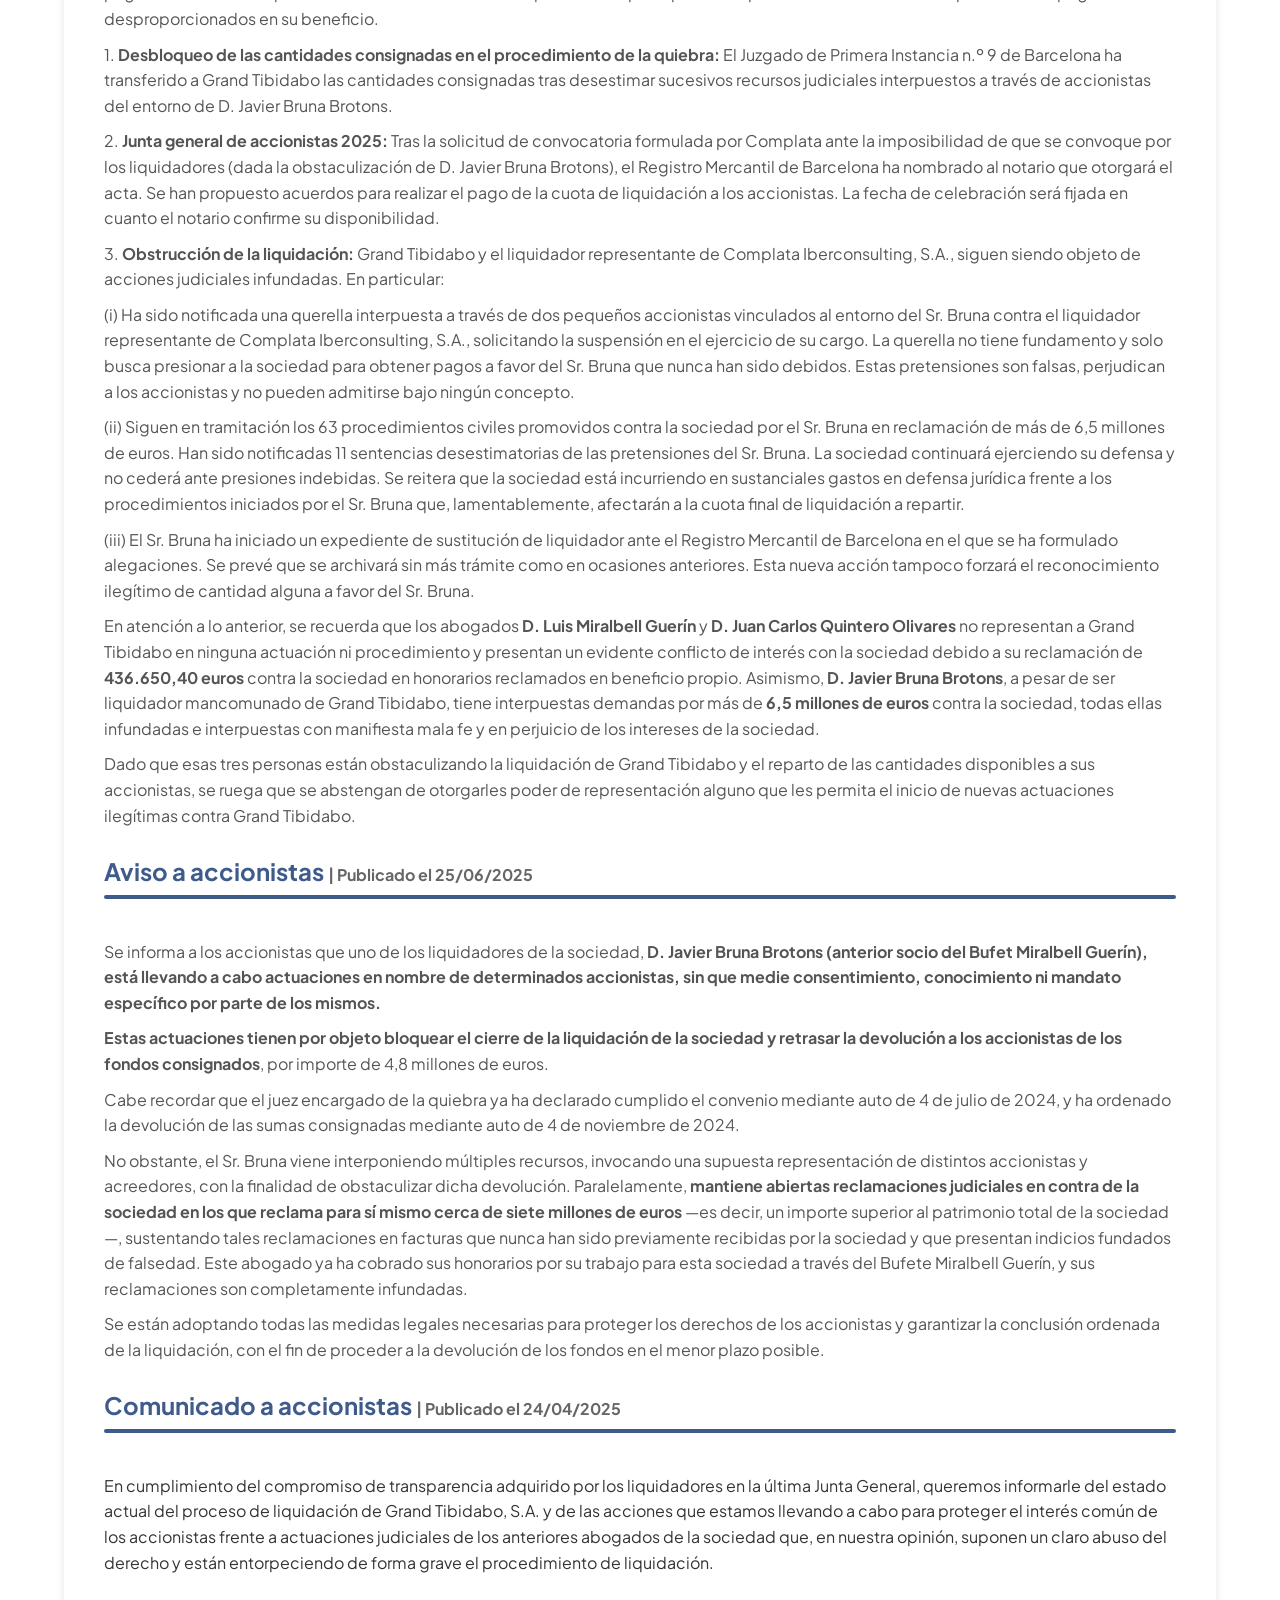
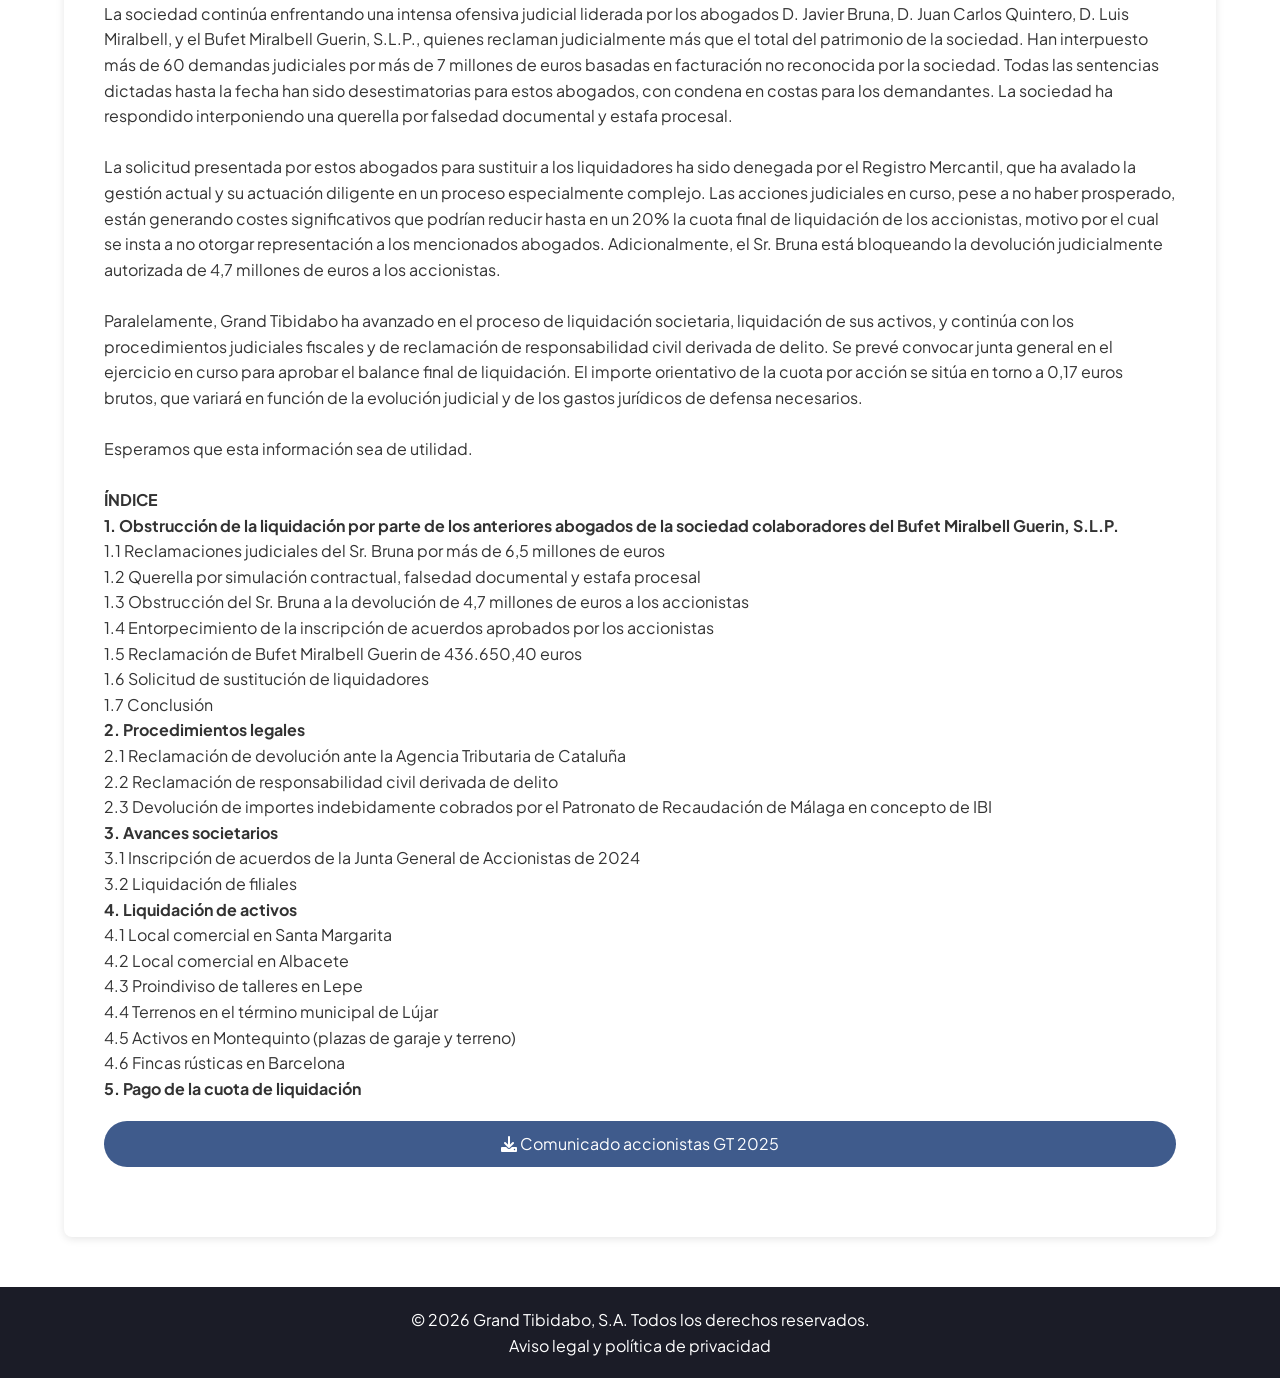
==== commit cfa02b08: "Update index.html" ====
--- a/index.html
+++ b/index.html
@@ -198,14 +198,14 @@
 liquidación, expido el presente.
 Barcelona, a 11 de agosto de 2025. El Registrador Mercantil de Barcelona número VI, D. JOSÉ
 ANTONIO RODRÍGUEZ DEL VALLE IBORRA.</p>            
-   <div class="documents">
+<!--   <div class="documents">
                     <a href="jga/2025jgaresolucionrm.pdf" class="btn" download>
                         <i class="fa fa-download"></i> Resolución del Registro Mercantil de Barcelona acordando la convocatoria de junta general de accionistas.
                     </a>
                     <a href="jga/2025edicto.pdf" class="btn" download>
                         <i class="fa fa-download"></i> Edicto del Registro Mercantil de Barcelona de convocatoria de junta general de accionistas.
                     </a>
-
+-->
    </div>          
             </div>
 <br>
@@ -272,7 +272,7 @@
                 <p>En Barcelona, a 16 de agosto de 2024.</p>
                 <p>Los liquidadores mancomunados convocantes</p>
 
-                <div class="documents">
+      <!--          <div class="documents">
                     <a href="ccaa/2021ccaa.pdf" class="btn" download>
                         <i class="fa fa-download"></i> Cuentas Anuales 2021
                     </a>
@@ -314,6 +314,8 @@
 
                 </div>
 
+-->
+                
             </div>
                 </section>
 <!--            <div class="junta">
@@ -506,3 +508,4 @@
 
 
 
+
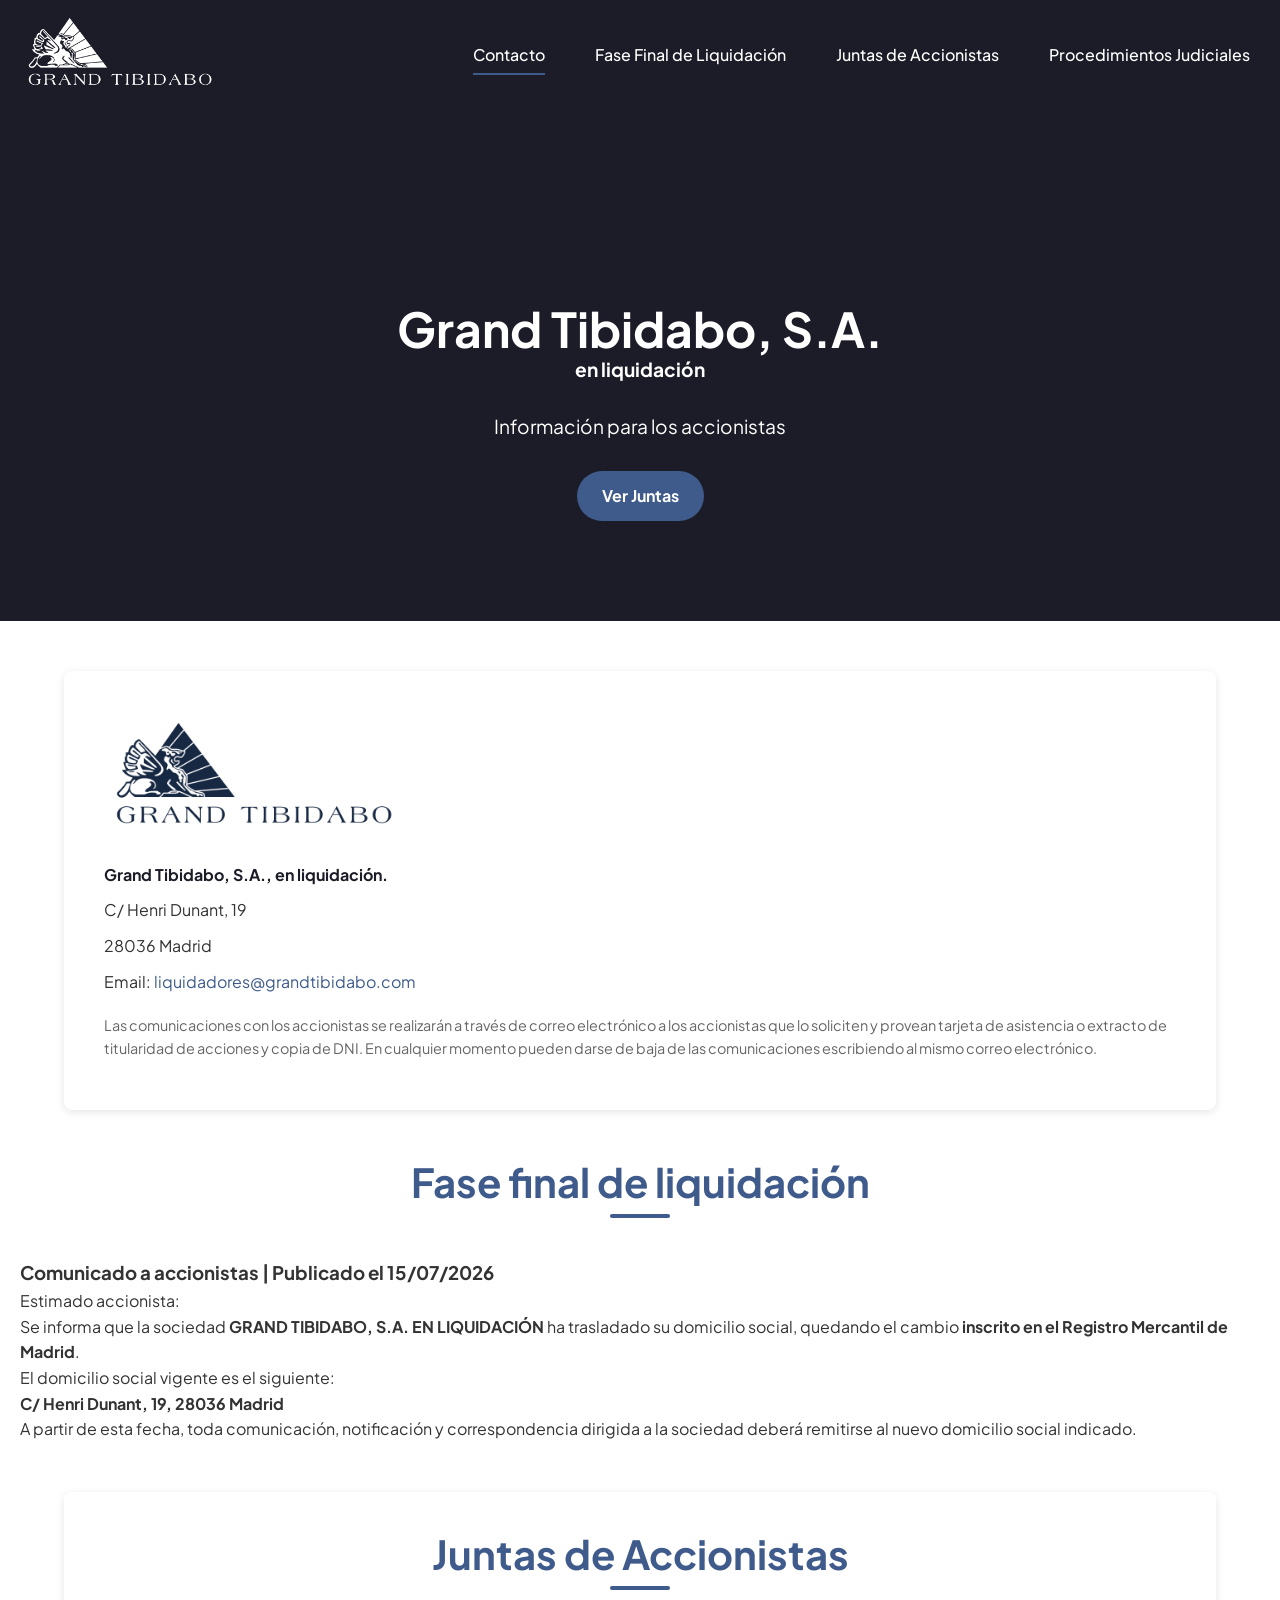
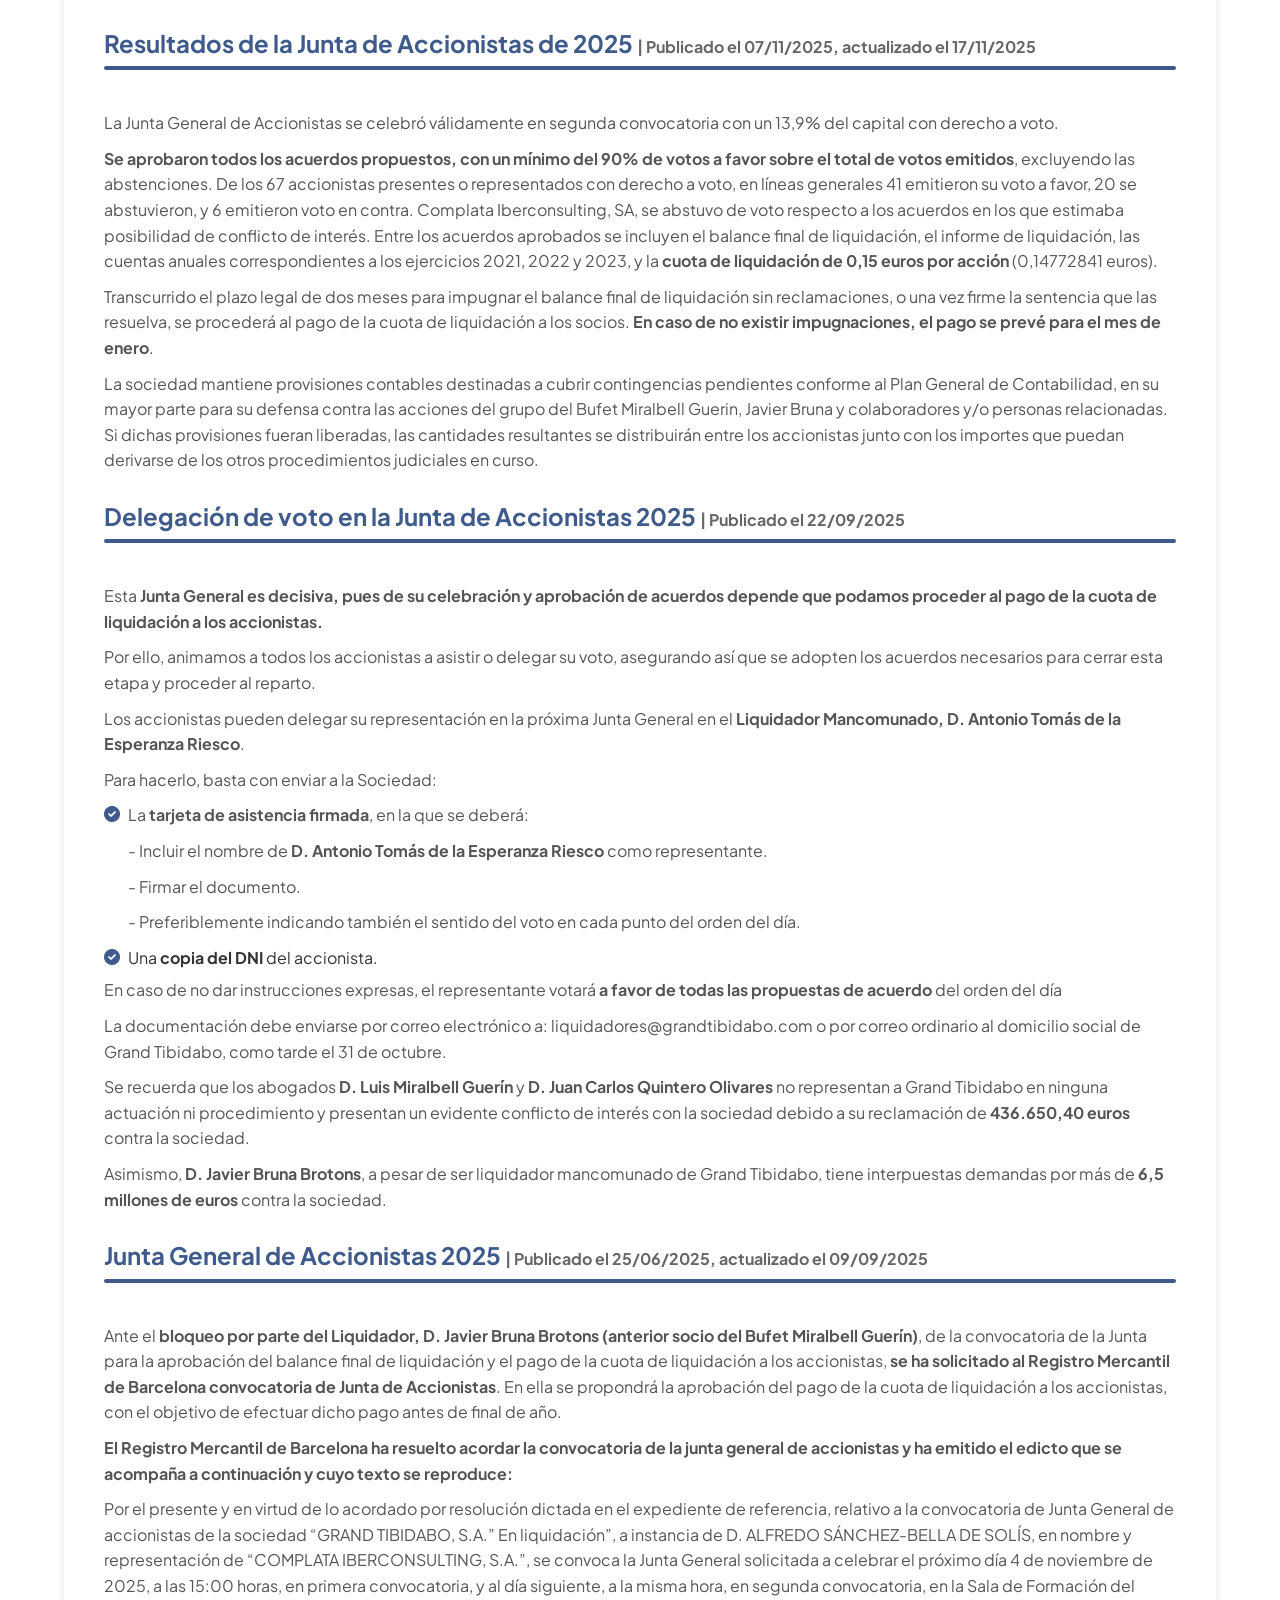
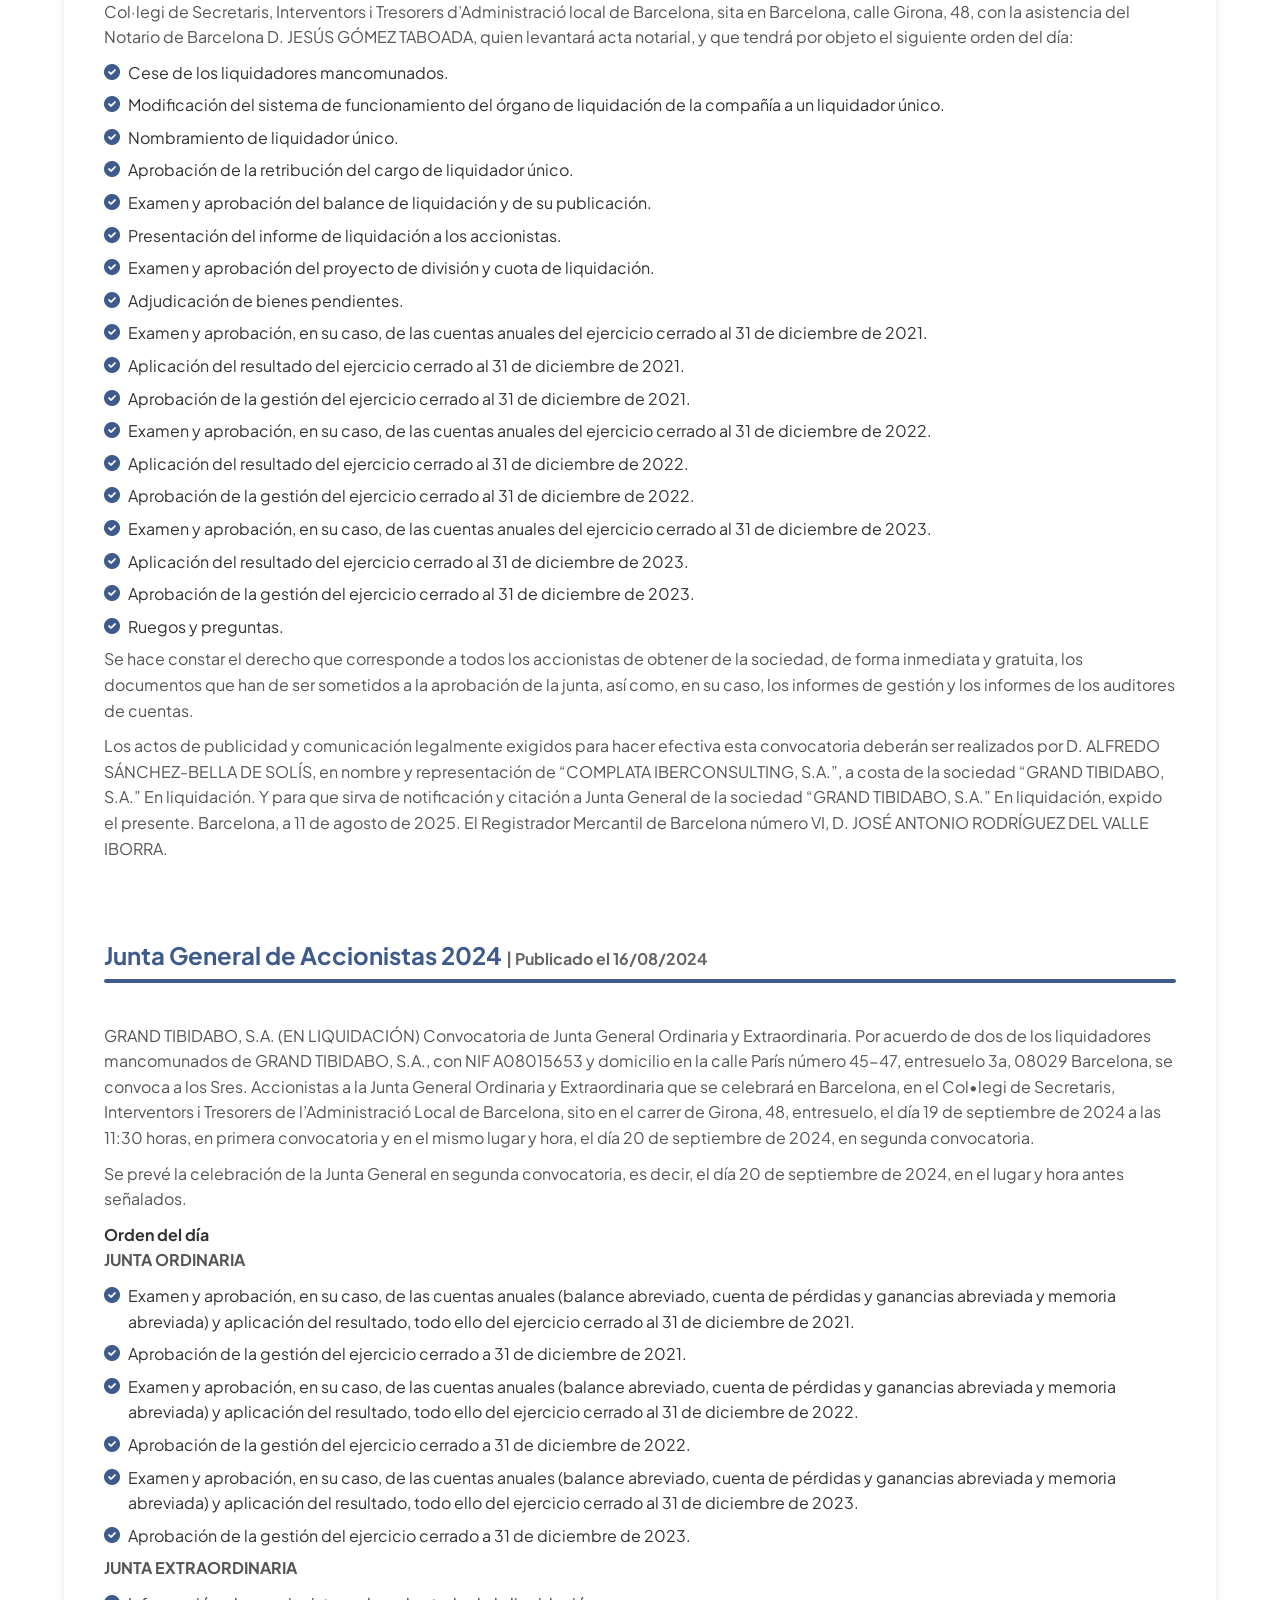
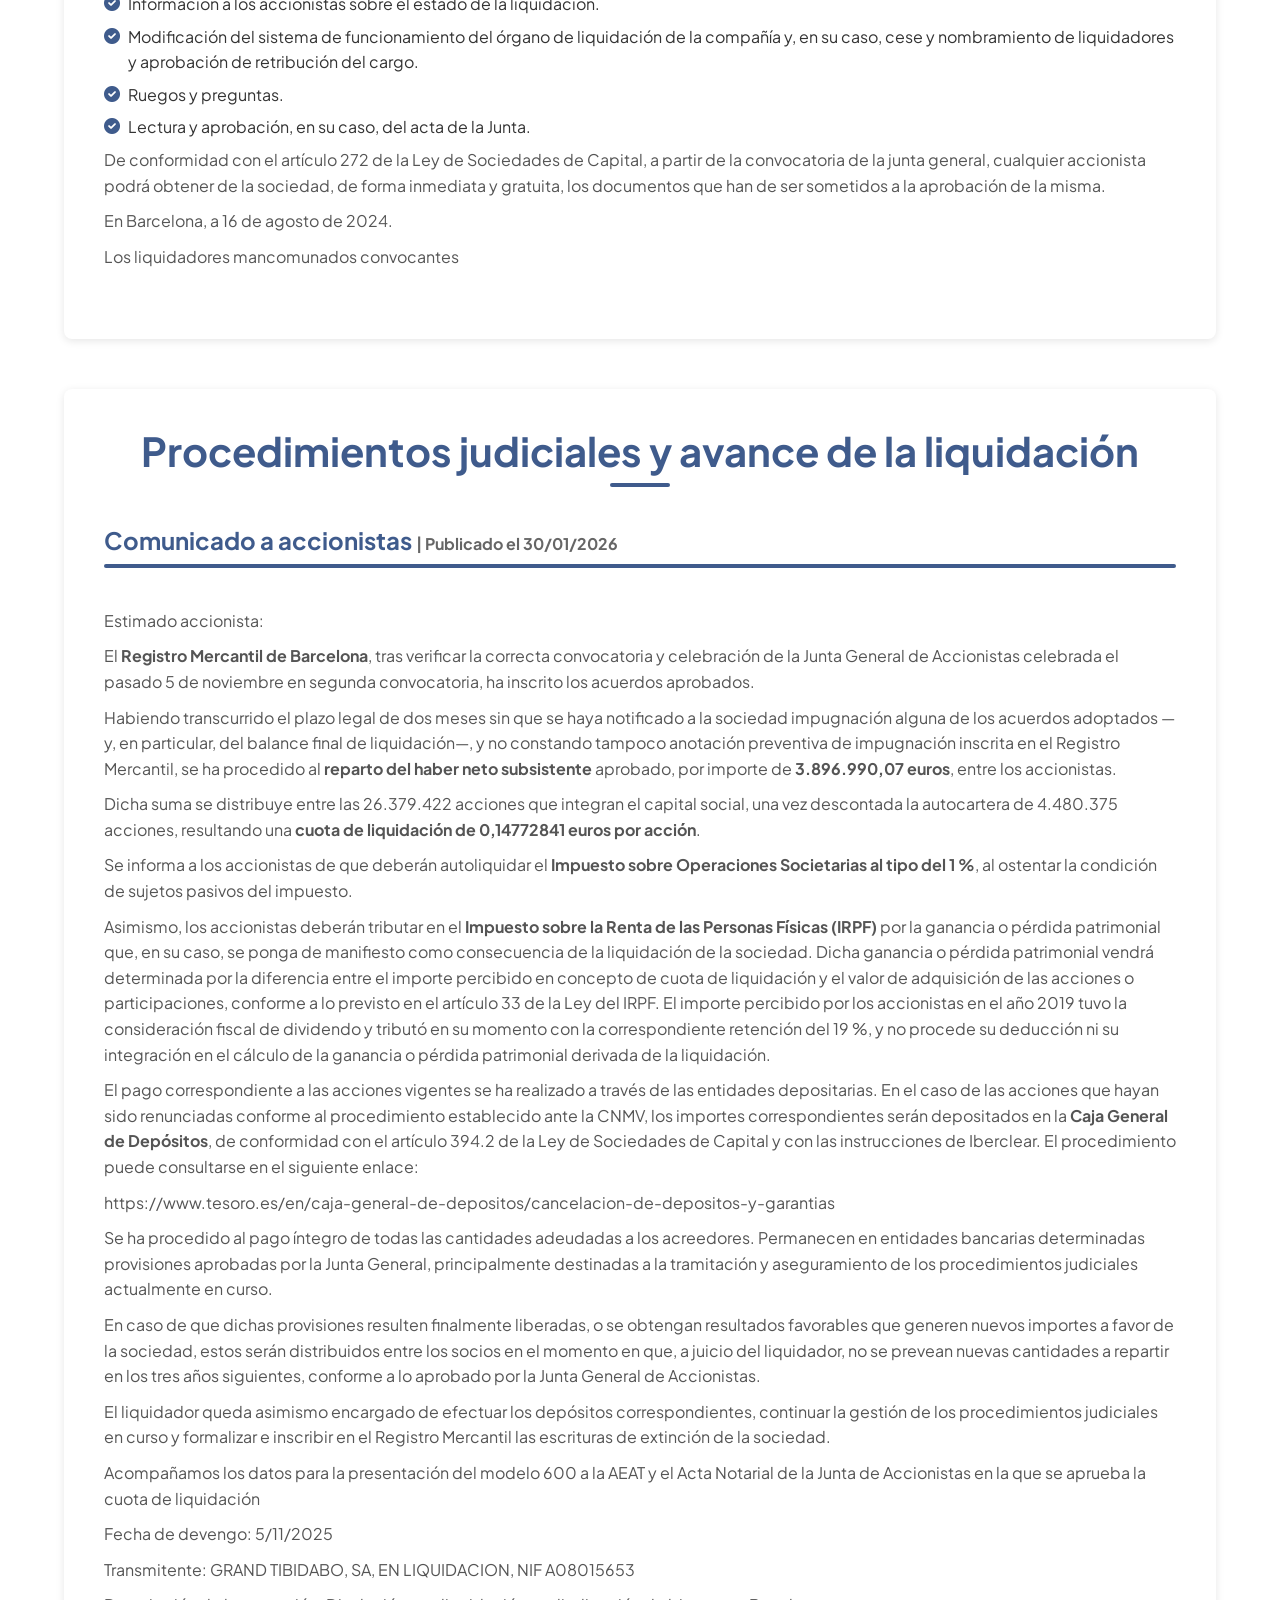
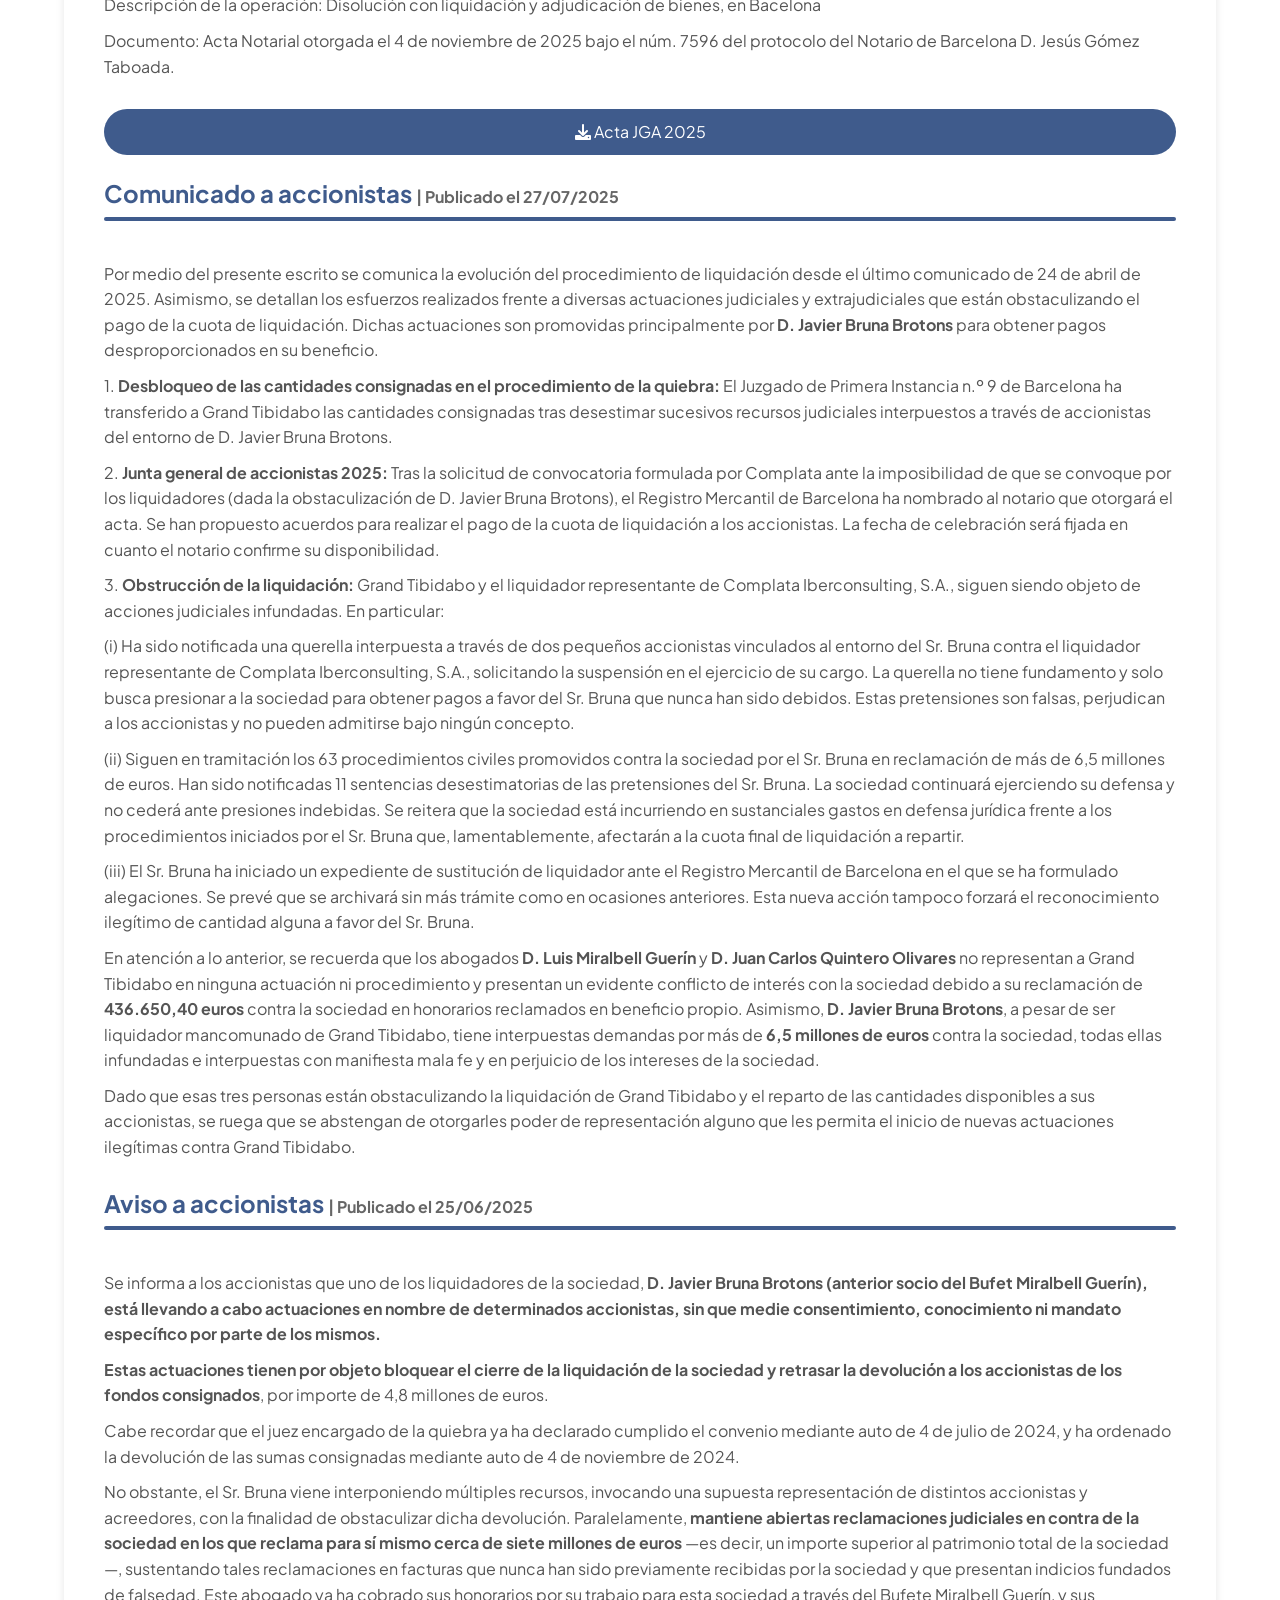
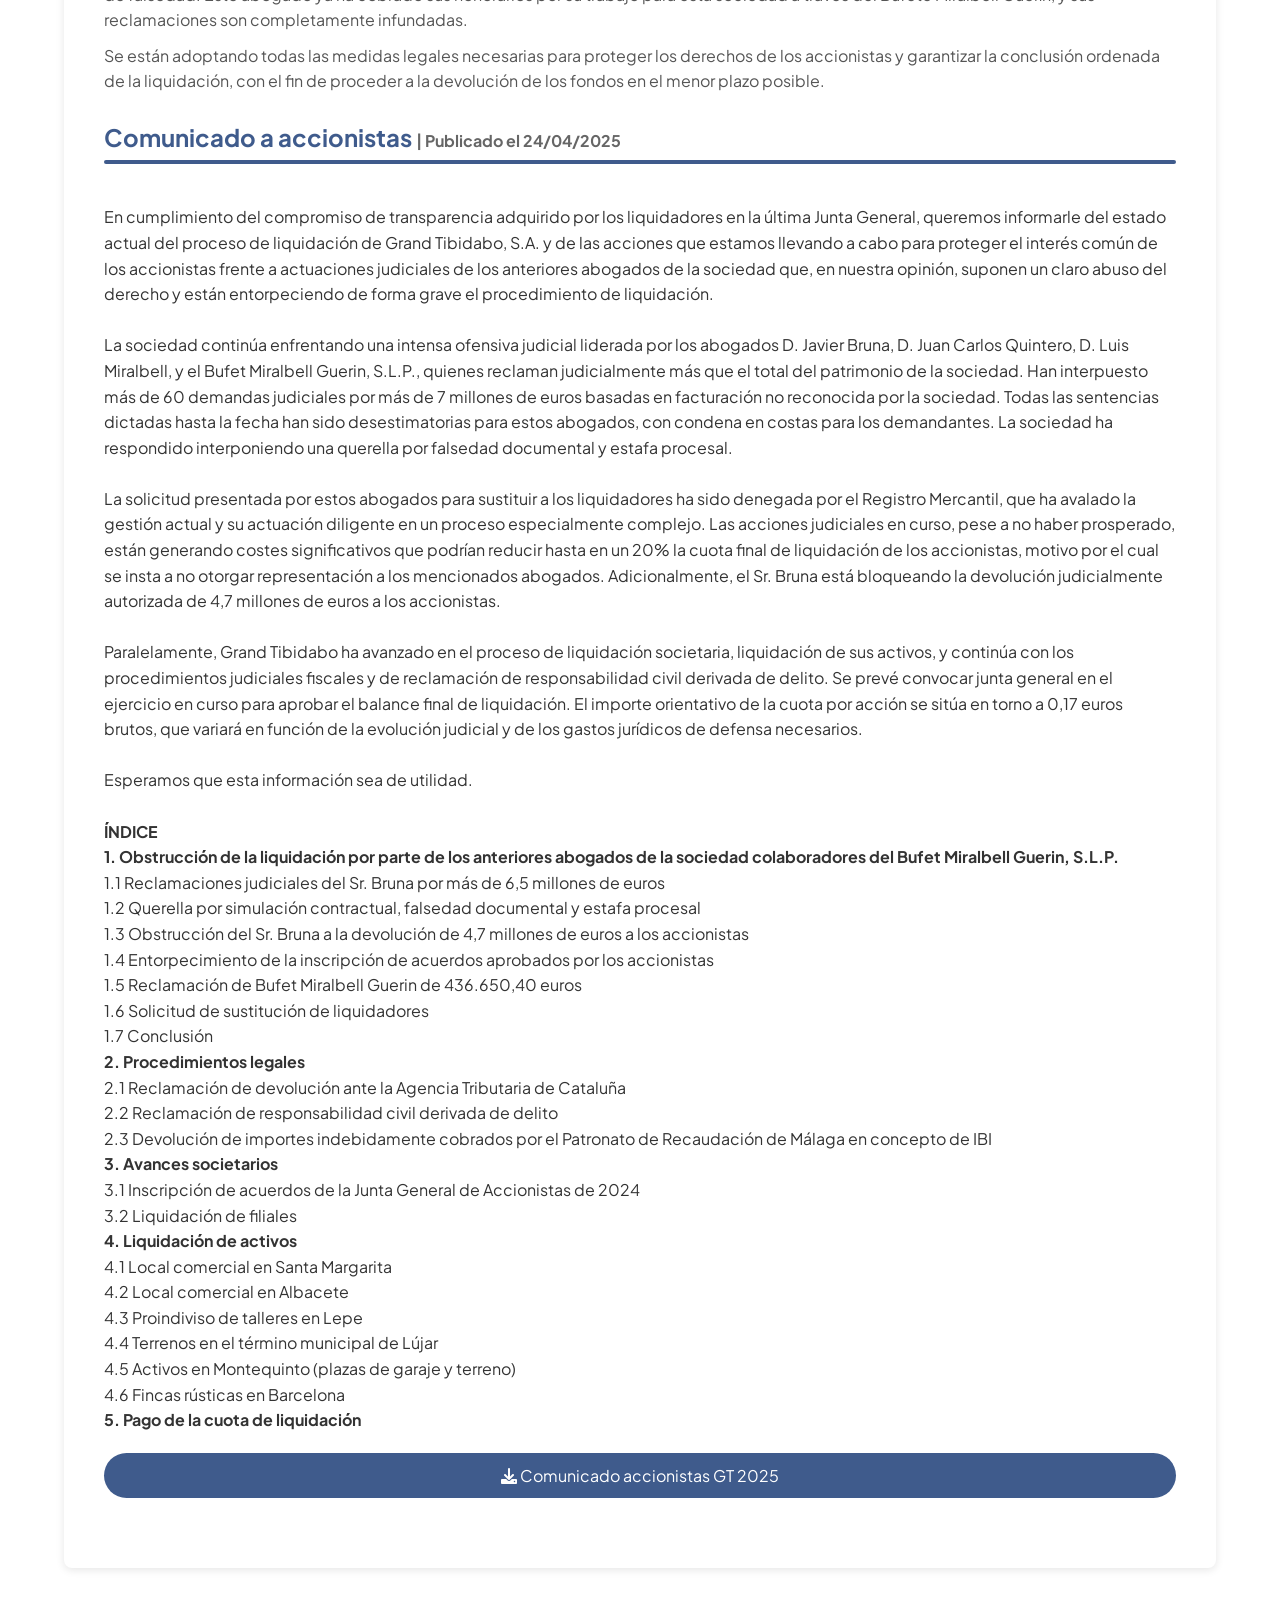
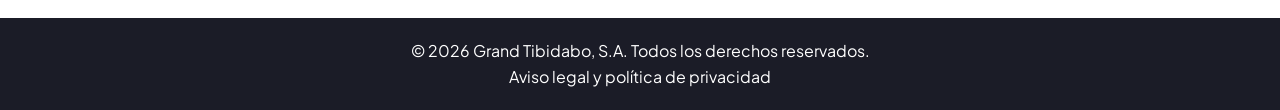
==== commit 229ab2d7: "Añadir sección Fase Final de Liquidación y actualizar domicilio social El domicilio social de Grand " ====
--- a/index.html
+++ b/index.html
@@ -34,6 +34,7 @@
 
             <ul class="nav-menu">
                 <li><a href="#contacto">Contacto</a></li>
+                <li><a href="#fase-final">Fase Final de Liquidación</a></li>
                 <li><a href="#juntas">Juntas de Accionistas</a></li>
                 <li><a href="#judicial">Procedimientos Judiciales</a></li>
             </ul>
@@ -55,14 +56,37 @@
         <div class="container">
             <img src="images/logo-gt-blue.png" style="width: 300px; height: auto;" alt="Grand Tibidabo Logo" class="img-fluid">
             <p><strong>Grand Tibidabo, S.A., en liquidación.</strong></p>
-            <p>C/ París 45-47, entresuelo, 3.ª</p>
-            <p>08029 Barcelona</p>
+            <p>C/ Henri Dunant, 19</p>
+            <p>28036 Madrid</p>
             <p>Email: <a href="mailto:liquidadores@grandtibidabo.com">liquidadores@grandtibidabo.com</a></p>
             <p class="newsletter">
                 Las comunicaciones con los accionistas se realizarán a través de correo electrónico a los accionistas
                 que lo soliciten y provean tarjeta de asistencia o extracto de titularidad de acciones y copia de DNI. En cualquier momento pueden darse de baja de las comunicaciones escribiendo al mismo
                 correo electrónico.
             </p>
+        </div>
+    </section>
+
+    <section id="fase-final">
+        <div class="container">
+            <h2>Fase final de liquidación</h2>
+
+              <div class="judicial">
+
+<h3>Comunicado a accionistas <span class="body-text">| Publicado el 15/07/2026</span></h3>
+
+                  <p>Estimado accionista:</p>
+
+    <p>Se informa que la sociedad <strong>GRAND TIBIDABO, S.A. EN LIQUIDACIÓN</strong> ha trasladado su domicilio social, quedando el cambio <strong>inscrito en el Registro Mercantil de Madrid</strong>.</p>
+
+    <p>El domicilio social vigente es el siguiente:</p>
+
+    <p><strong>C/ Henri Dunant, 19, 28036 Madrid</strong></p>
+
+    <p>A partir de esta fecha, toda comunicación, notificación y correspondencia dirigida a la sociedad deberá remitirse al nuevo domicilio social indicado.</p>
+
+              </div>
+
         </div>
     </section>
 
@@ -333,7 +357,7 @@
             <h2>Procedimientos judiciales y avance de la liquidación</h2>
 
               <div class="judicial">
-      
+
 <h3>Comunicado a accionistas <span class="body-text">| Publicado el 30/01/2026</span></h3>
 
                   <p>Estimado accionista:</p>
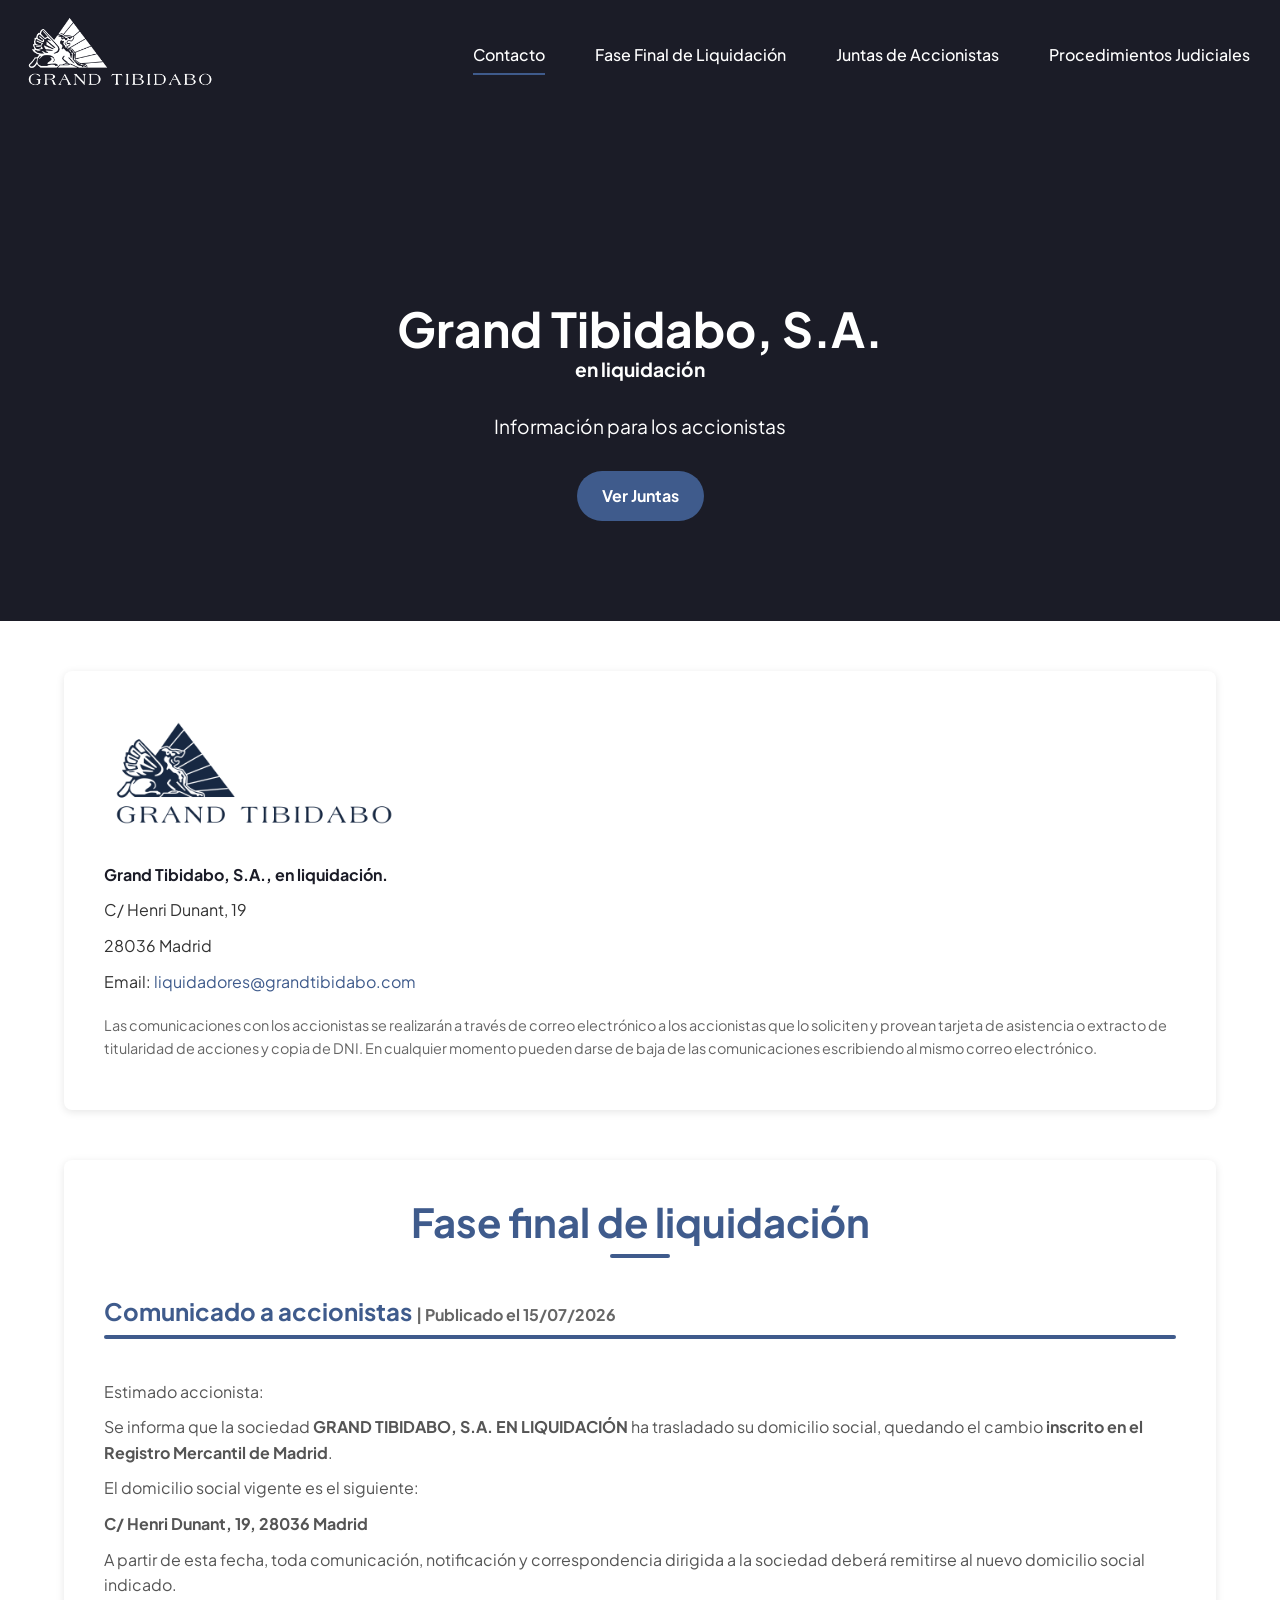
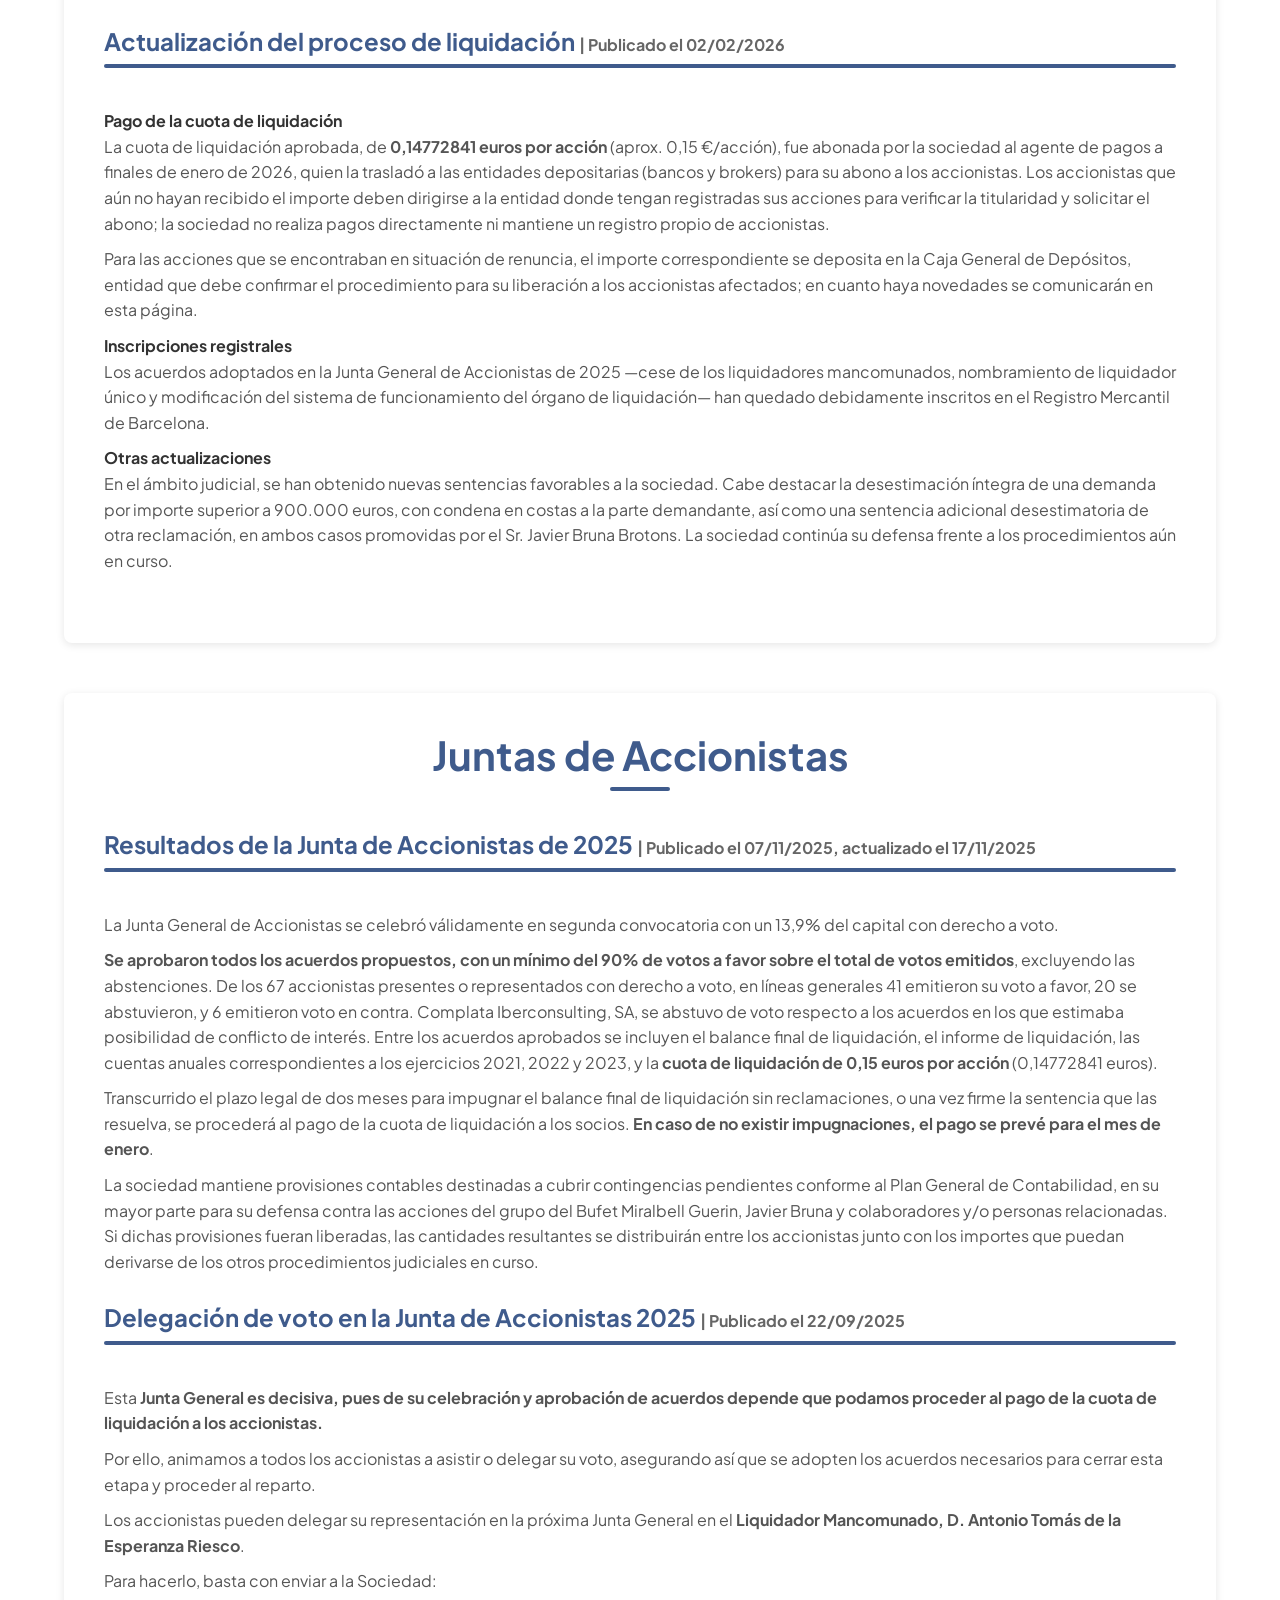
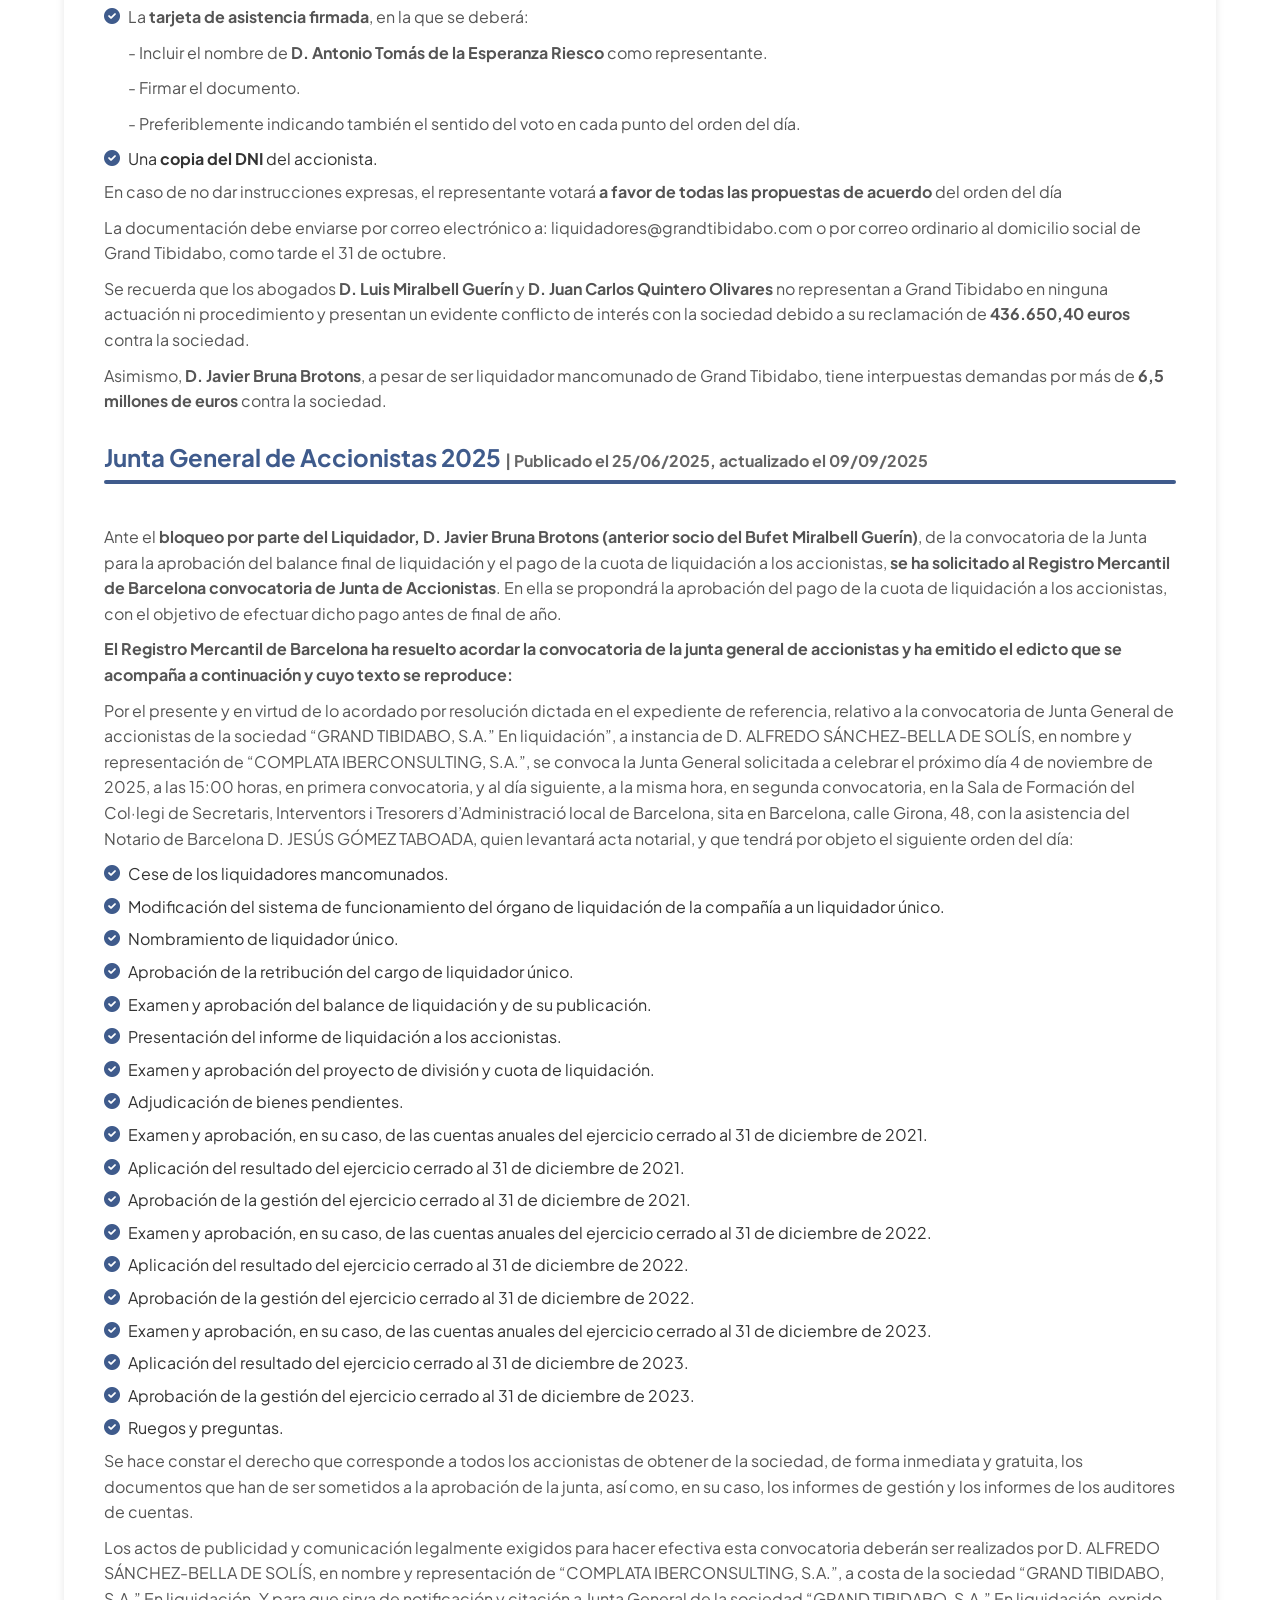
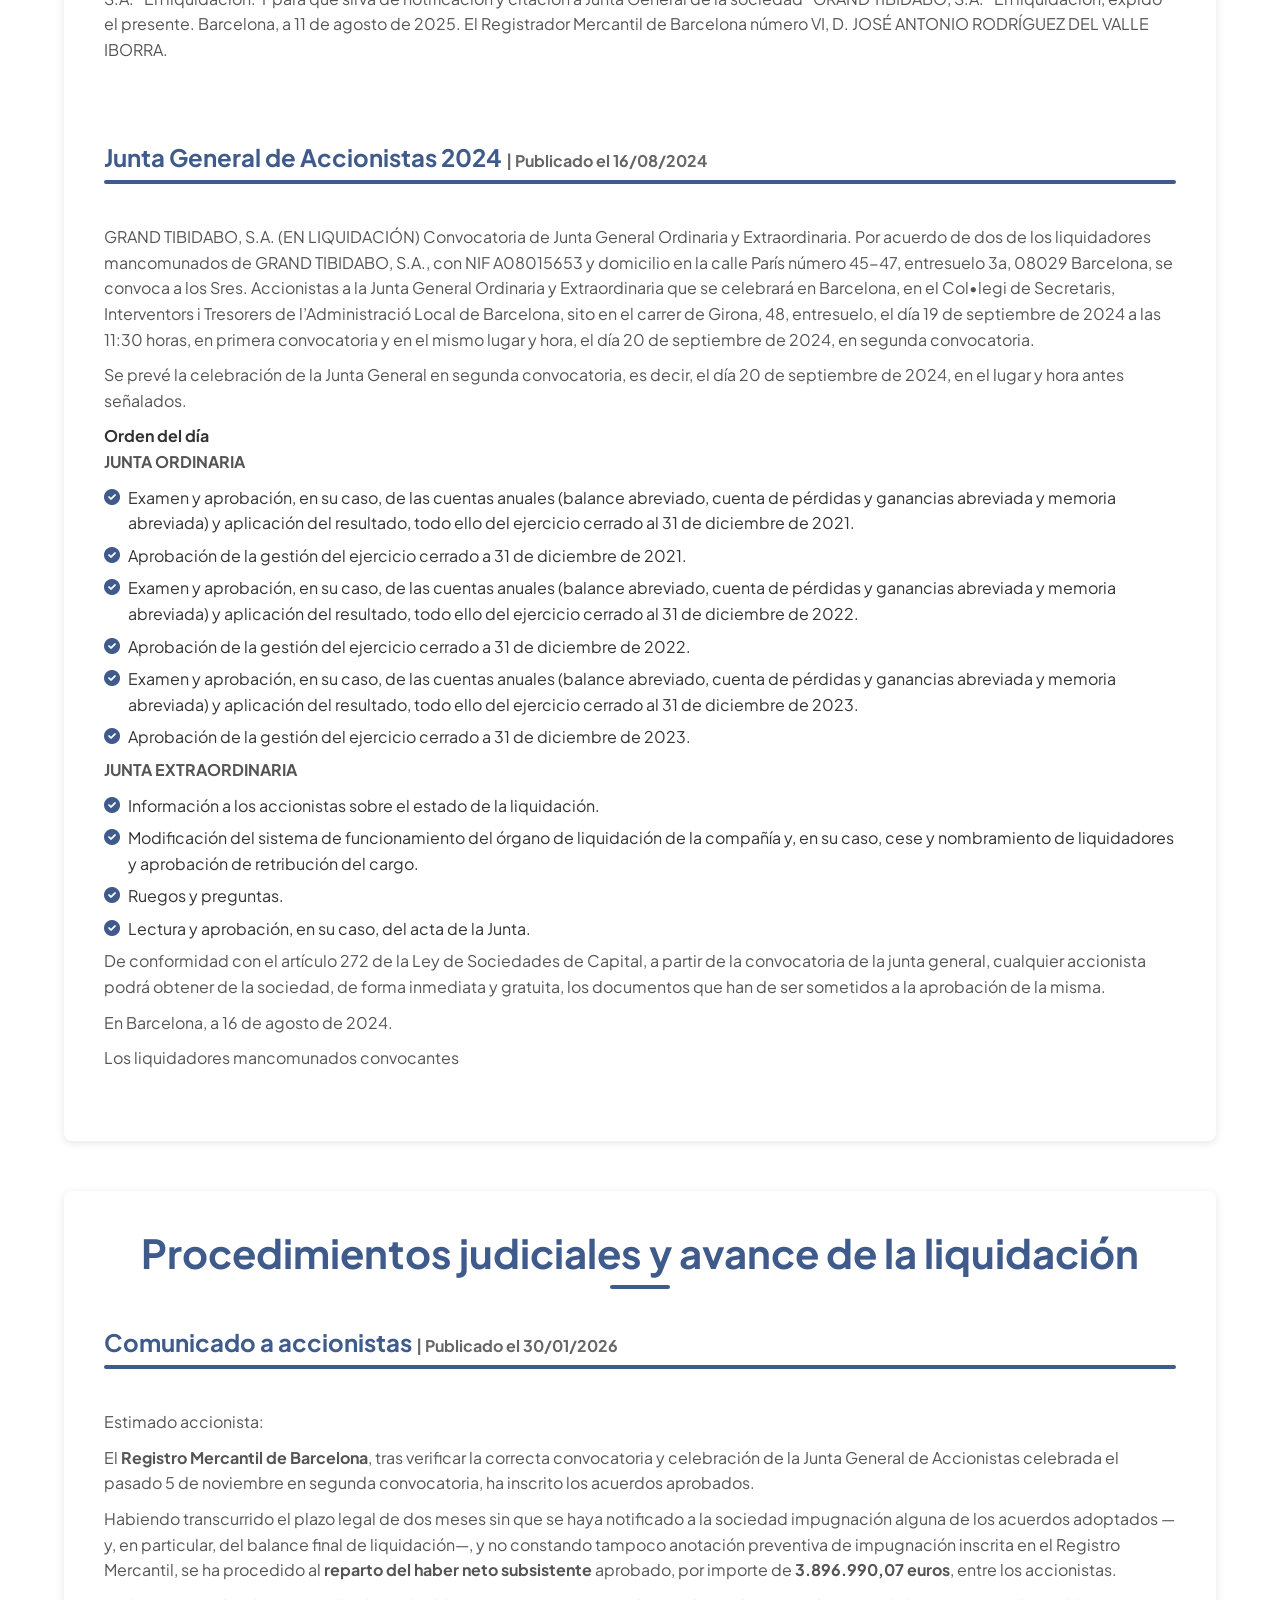
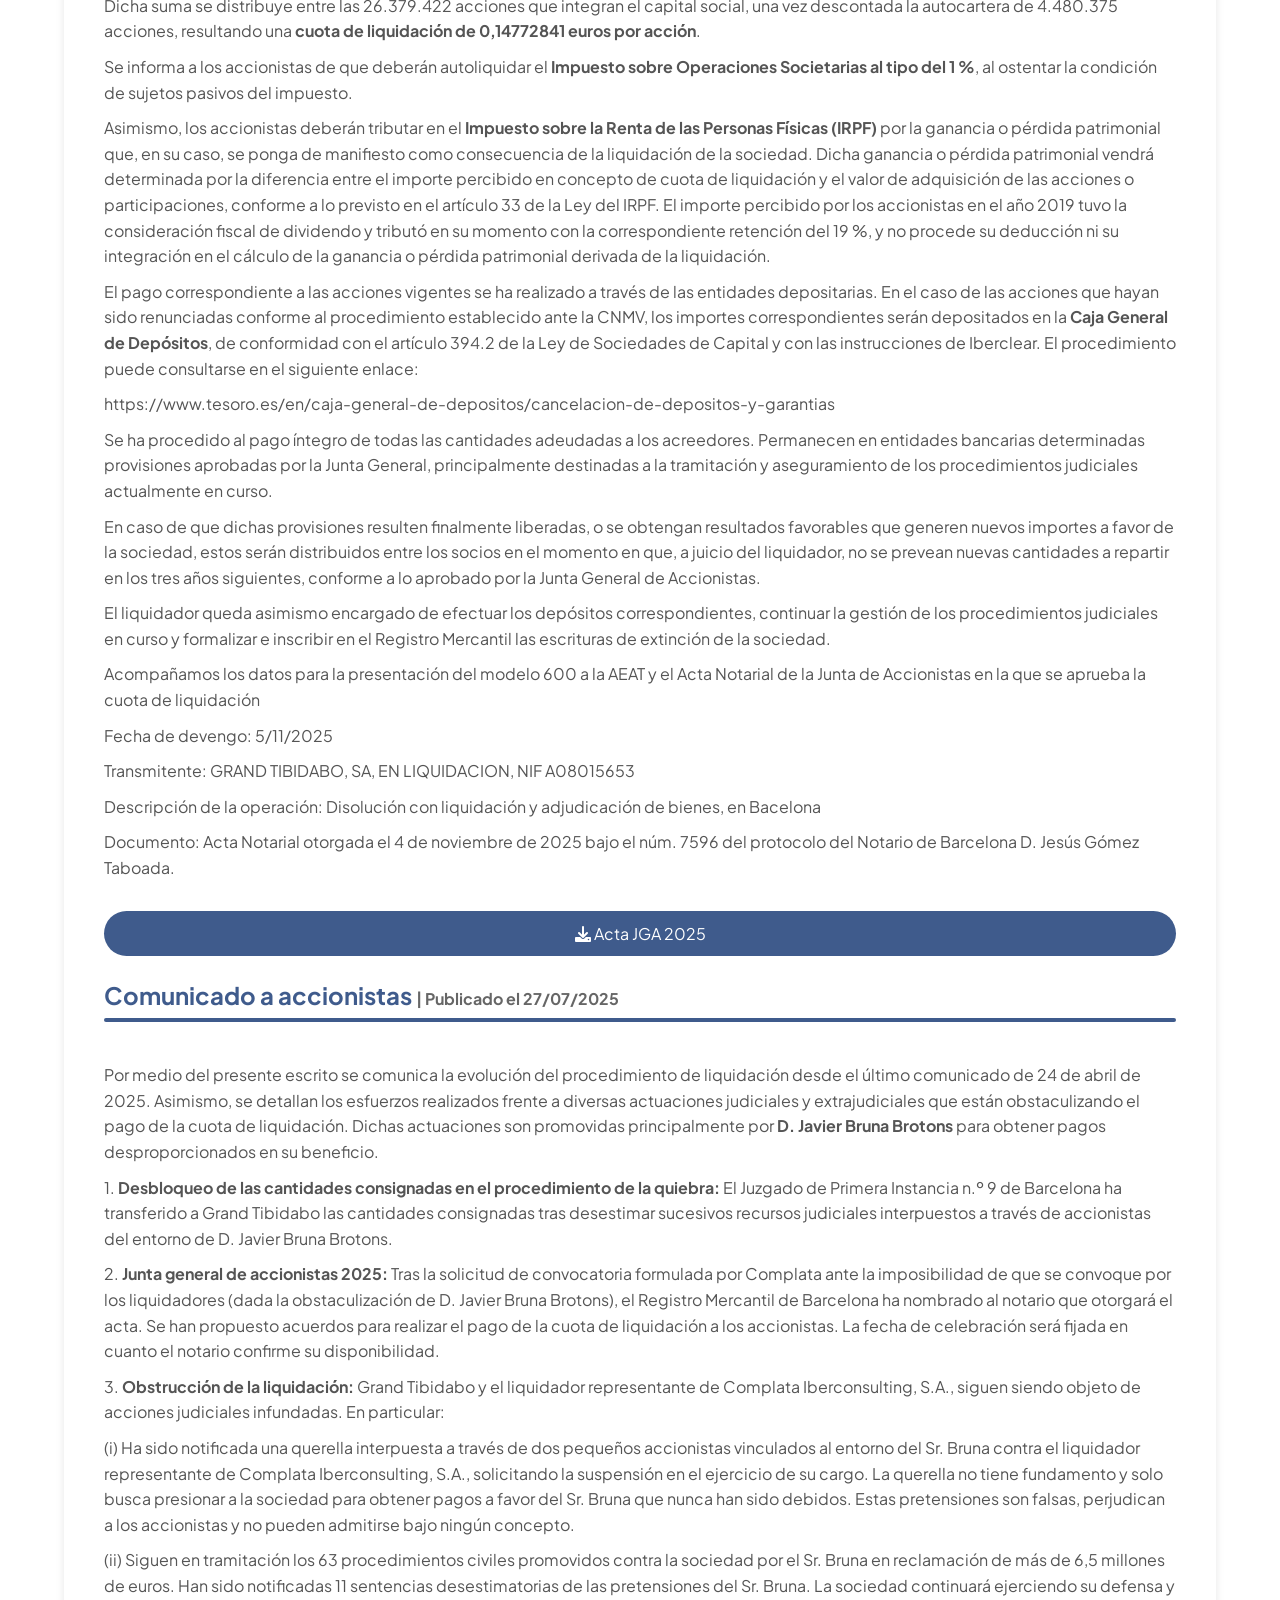
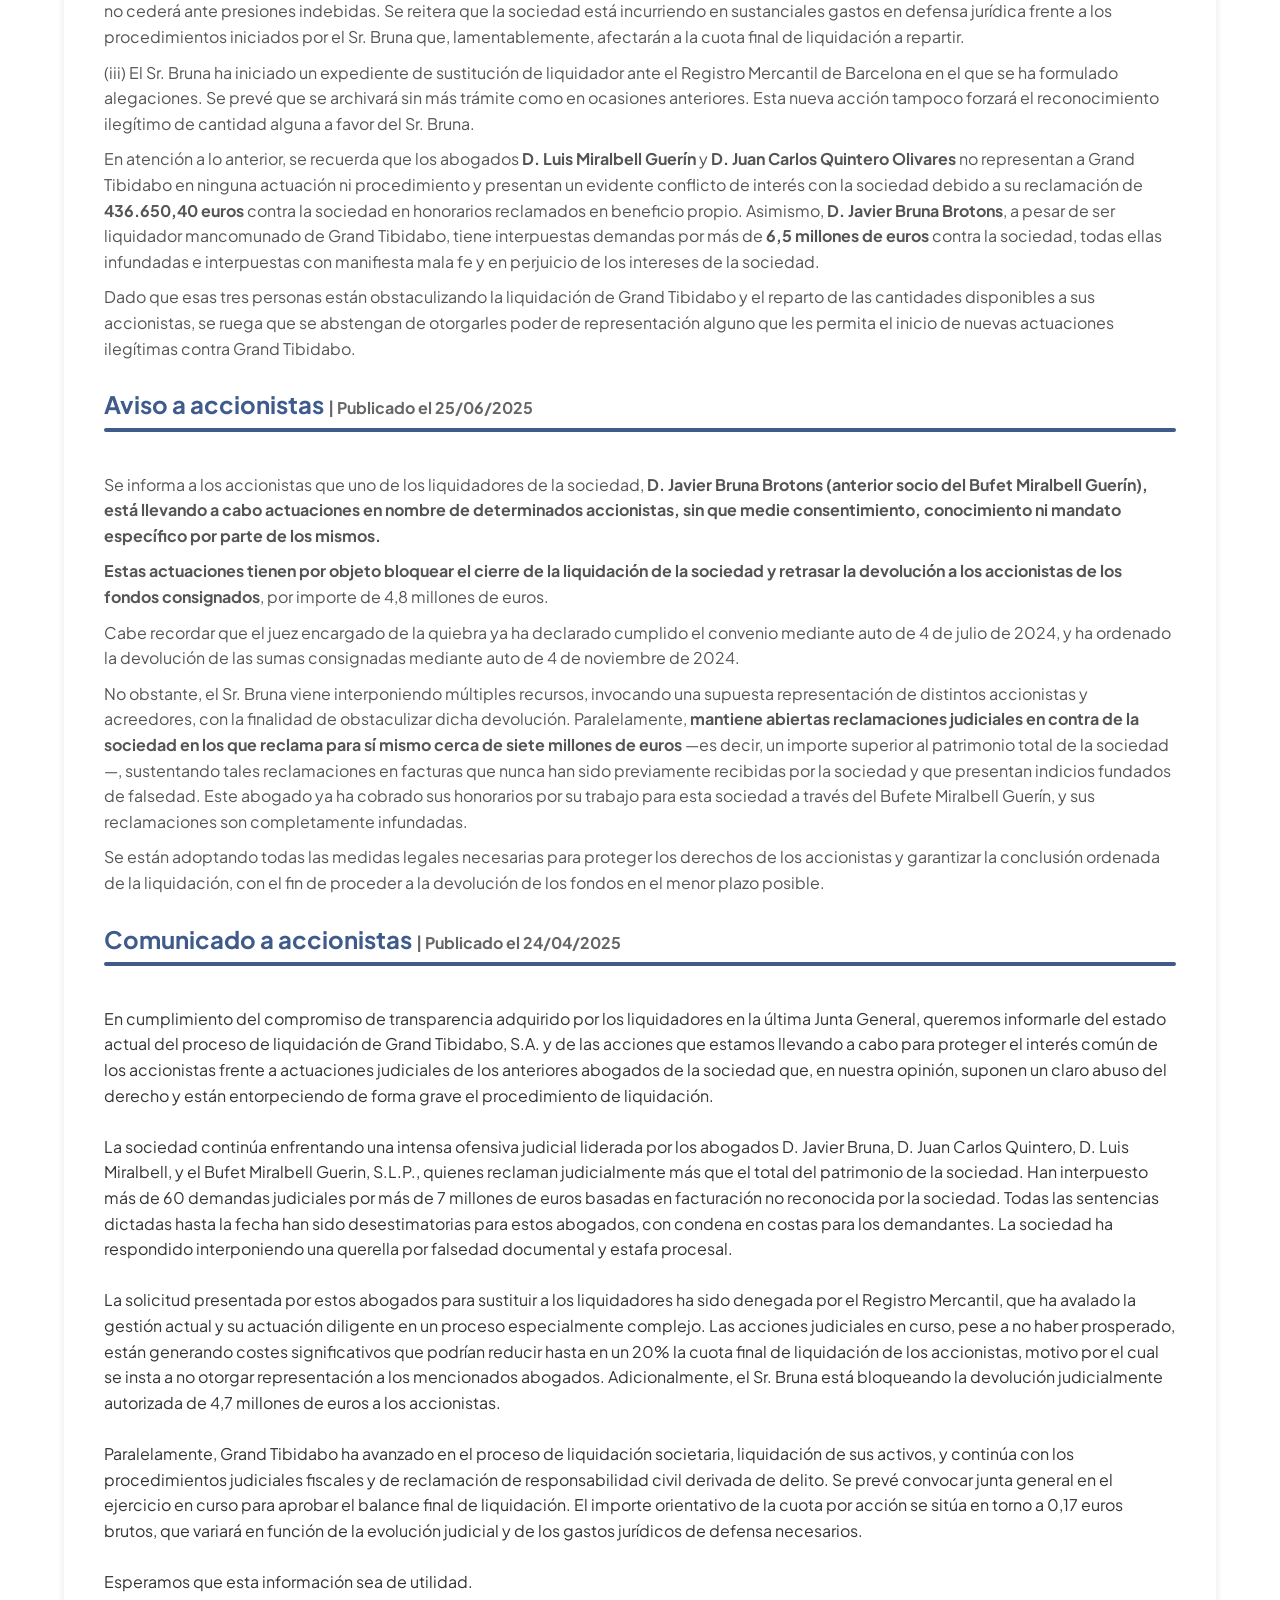
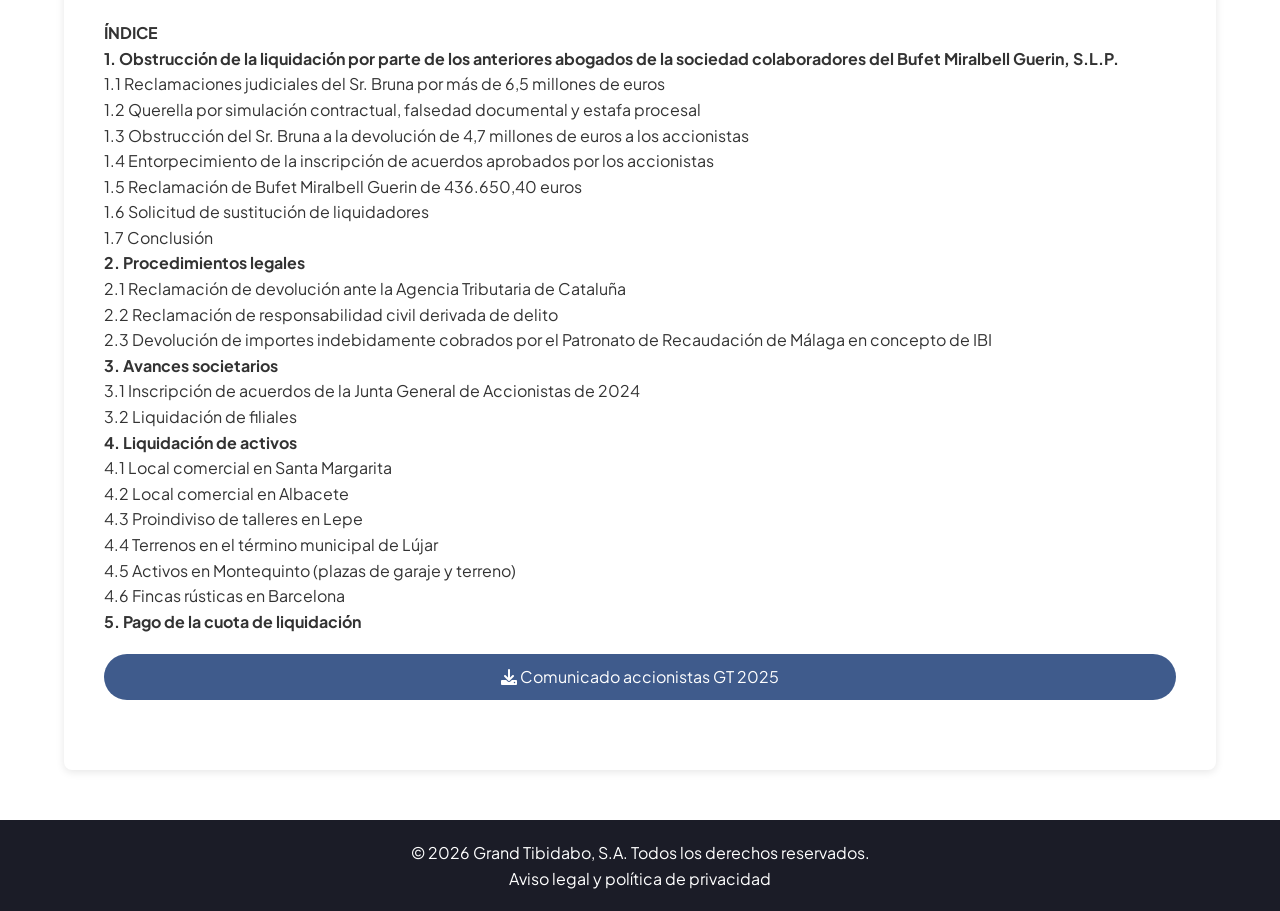
==== commit 95fff665: "Añade entrada de fase final de liquidación: pago de cuota, inscripciones y actualizaciones judiciale" ====
--- a/index.html
+++ b/index.html
@@ -84,6 +84,26 @@
     <p><strong>C/ Henri Dunant, 19, 28036 Madrid</strong></p>
 
     <p>A partir de esta fecha, toda comunicación, notificación y correspondencia dirigida a la sociedad deberá remitirse al nuevo domicilio social indicado.</p>
+
+              </div>
+
+              <div class="judicial">
+
+<h3>Actualización del proceso de liquidación <span class="body-text">| Publicado el 02/02/2026</span></h3>
+
+    <h4>Pago de la cuota de liquidación</h4>
+
+    <p>La cuota de liquidación aprobada, de <strong>0,14772841 euros por acción</strong> (aprox. 0,15 €/acción), fue abonada por la sociedad al agente de pagos a finales de enero de 2026, quien la trasladó a las entidades depositarias (bancos y brokers) para su abono a los accionistas. Los accionistas que aún no hayan recibido el importe deben dirigirse a la entidad donde tengan registradas sus acciones para verificar la titularidad y solicitar el abono; la sociedad no realiza pagos directamente ni mantiene un registro propio de accionistas.</p>
+
+    <p>Para las acciones que se encontraban en situación de renuncia, el importe correspondiente se deposita en la Caja General de Depósitos, entidad que debe confirmar el procedimiento para su liberación a los accionistas afectados; en cuanto haya novedades se comunicarán en esta página.</p>
+
+    <h4>Inscripciones registrales</h4>
+
+    <p>Los acuerdos adoptados en la Junta General de Accionistas de 2025 —cese de los liquidadores mancomunados, nombramiento de liquidador único y modificación del sistema de funcionamiento del órgano de liquidación— han quedado debidamente inscritos en el Registro Mercantil de Barcelona.</p>
+
+    <h4>Otras actualizaciones</h4>
+
+    <p>En el ámbito judicial, se han obtenido nuevas sentencias favorables a la sociedad. Cabe destacar la desestimación íntegra de una demanda por importe superior a 900.000 euros, con condena en costas a la parte demandante, así como una sentencia adicional desestimatoria de otra reclamación, en ambos casos promovidas por el Sr. Javier Bruna Brotons. La sociedad continúa su defensa frente a los procedimientos aún en curso.</p>
 
               </div>
 
--- a/css/style.css
+++ b/css/style.css
@@ -285,6 +285,7 @@
 
 
         #contacto,
+        #fase-final,
         #juntas,
         #aviso,
         #judicial {
@@ -327,12 +328,14 @@
         }
 
         #juntas .junta,
-        #judicial .judicial {
+        #judicial .judicial,
+        #fase-final .judicial {
             margin-bottom: 30px;
         }
 
         #juntas h3,
-        #judicial h3 {
+        #judicial h3,
+        #fase-final h3 {
             margin-bottom: 40px;
             font-size: 1.5rem;
             line-height: 1.1;
@@ -341,7 +344,8 @@
         }
 
         #juntas h3::after,
-        #judicial h3::after {
+        #judicial h3::after,
+        #fase-final h3::after {
                content: '';
             width: 100%;
             height: 4px;
@@ -352,13 +356,15 @@
         }
 
         #juntas h3 .body-text,
-        #judicial h3 .body-text {
+        #judicial h3 .body-text,
+        #fase-final h3 .body-text {
             color: #666;
             font-size: 1rem;
         }
 
         #juntas p,
-        #judicial p {
+        #judicial p,
+        #fase-final p {
             margin-bottom: 10px;
             color: #555;
         }
@@ -475,6 +481,7 @@
             }
 
             #contacto,
+            #fase-final,
             #juntas,
             #aviso,
             #judicial {
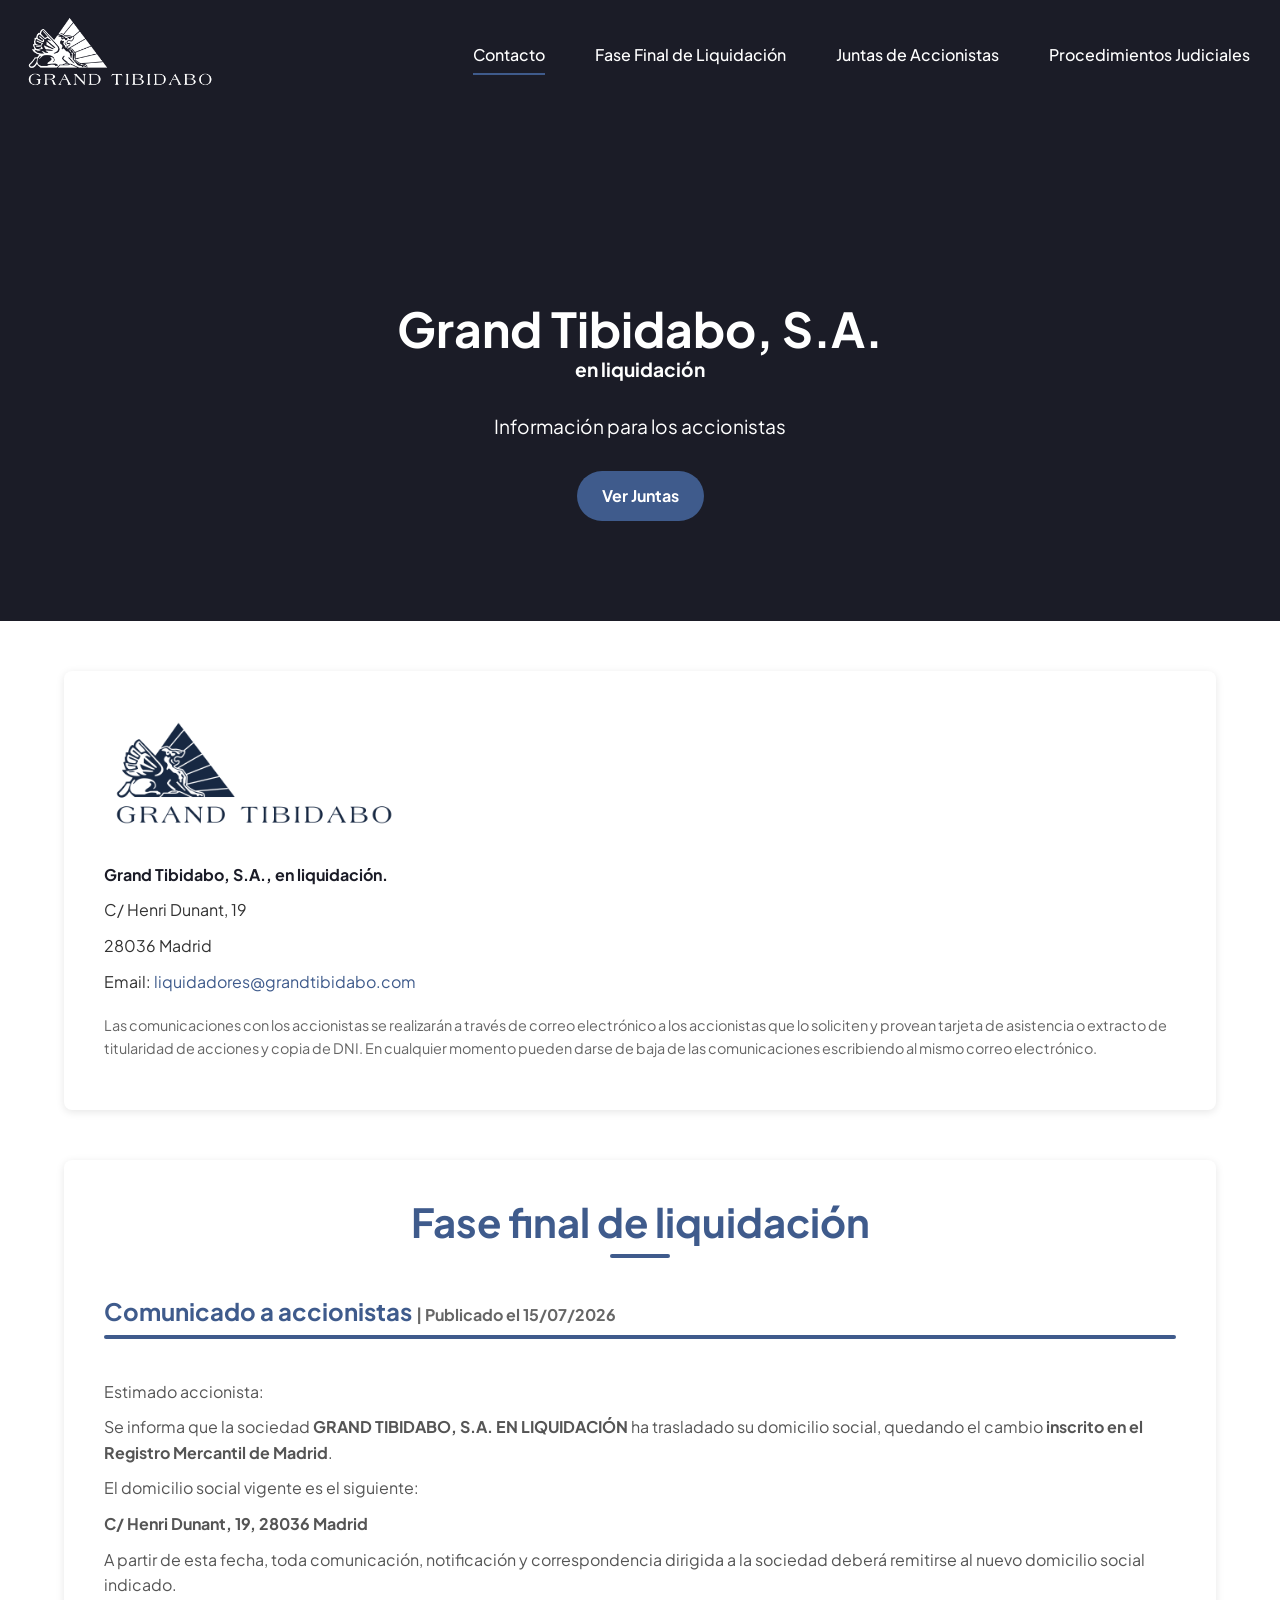
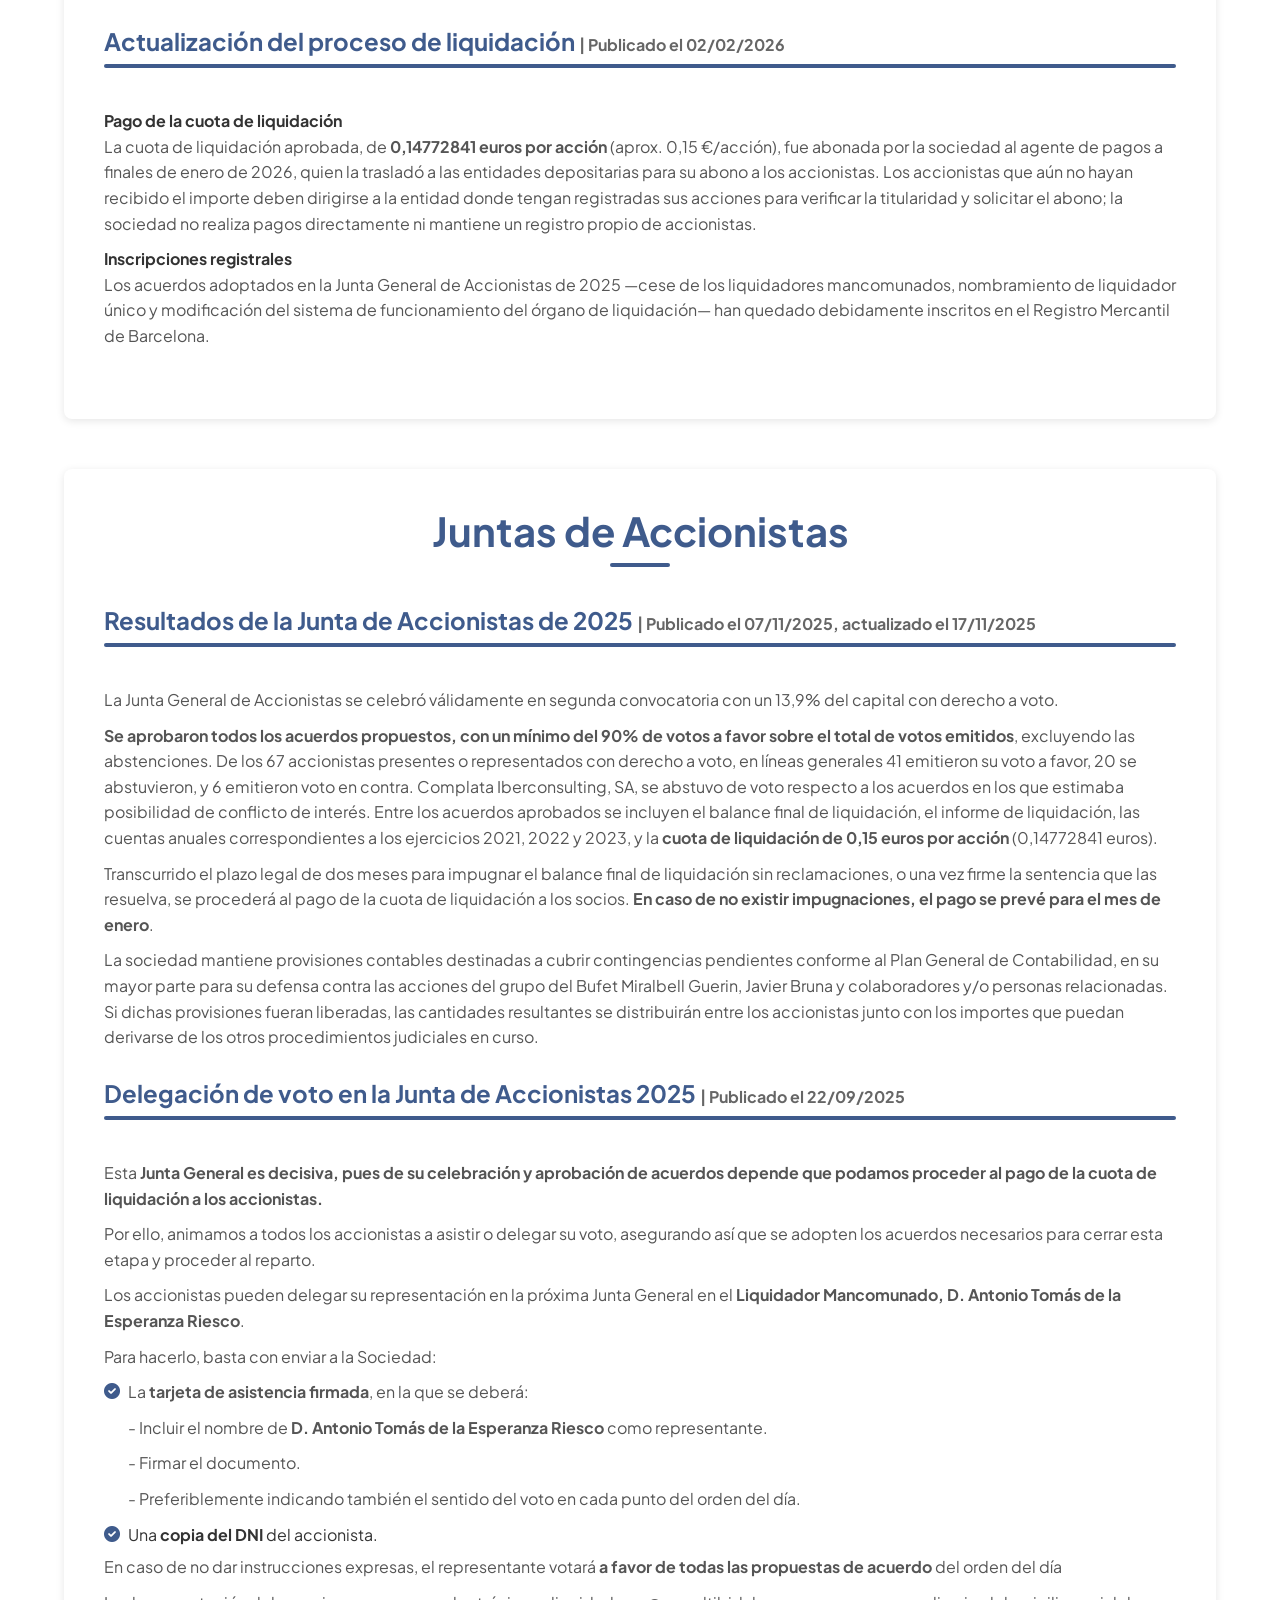
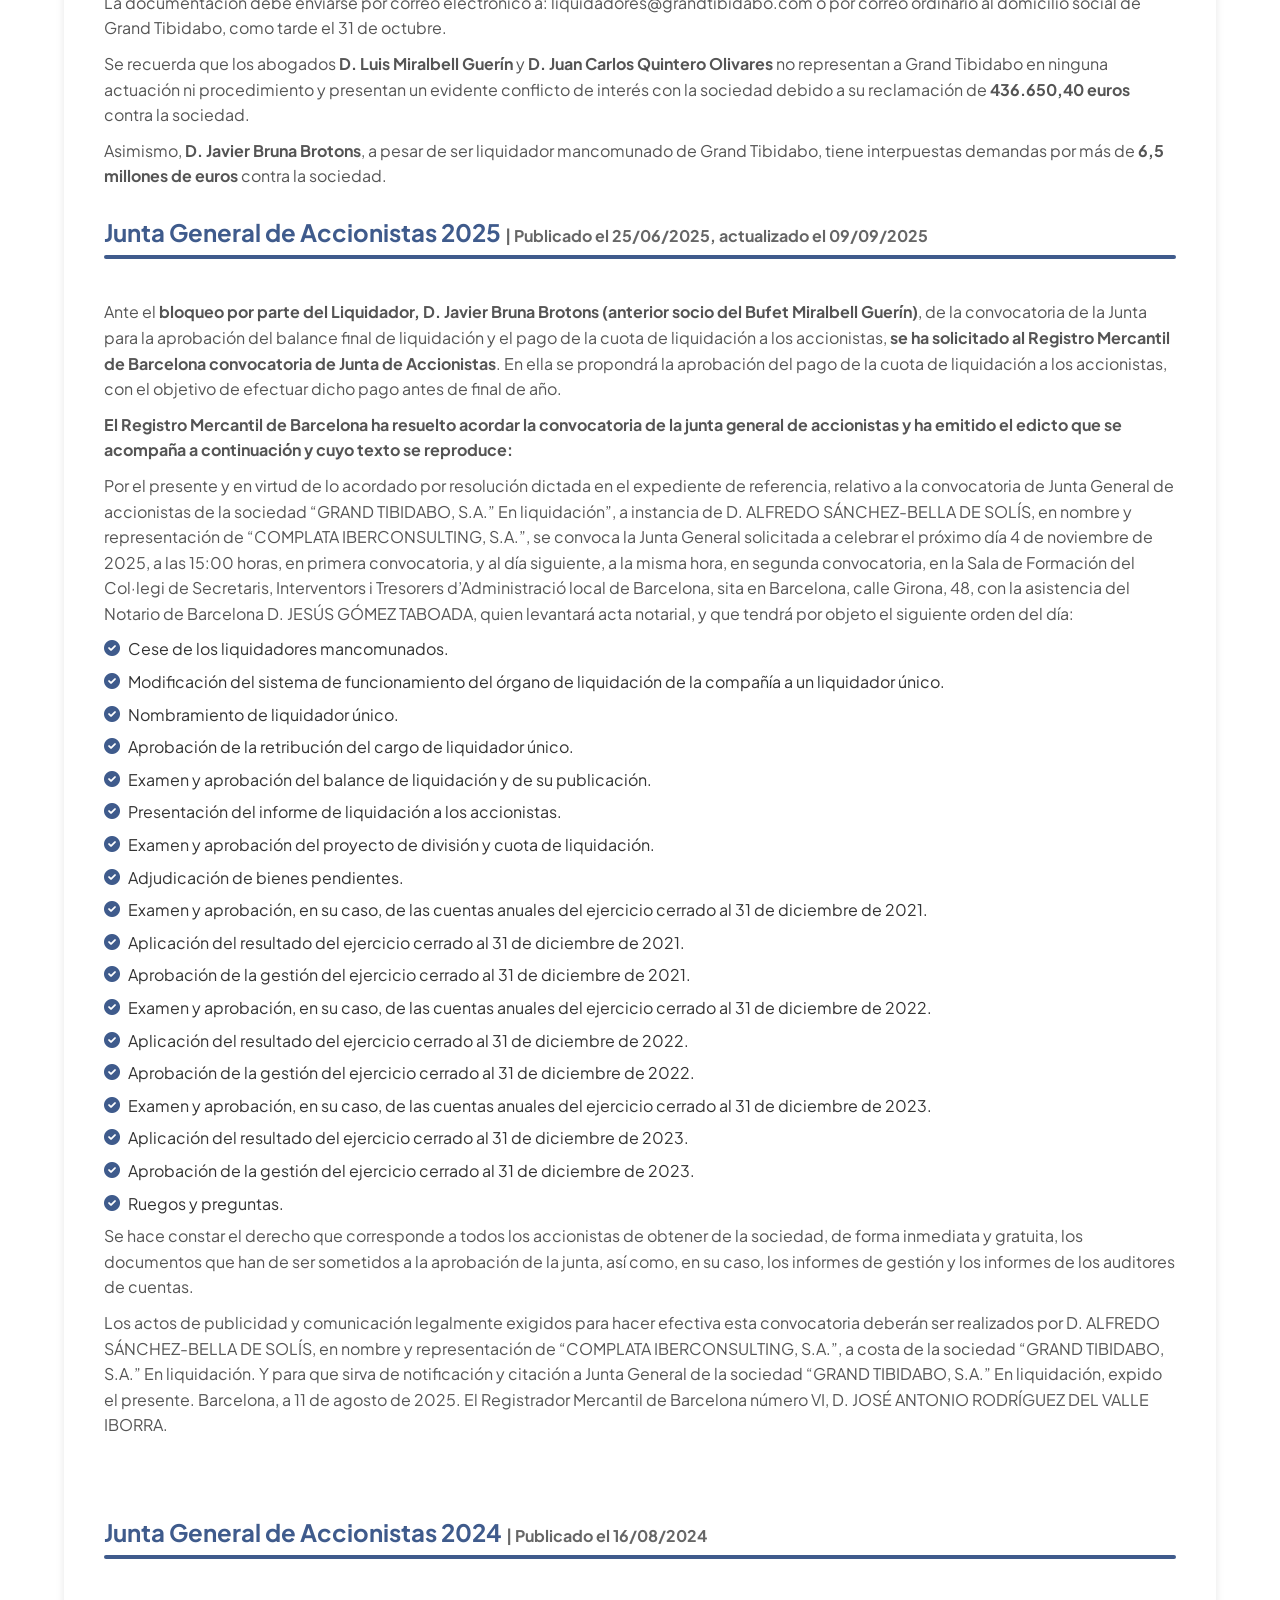
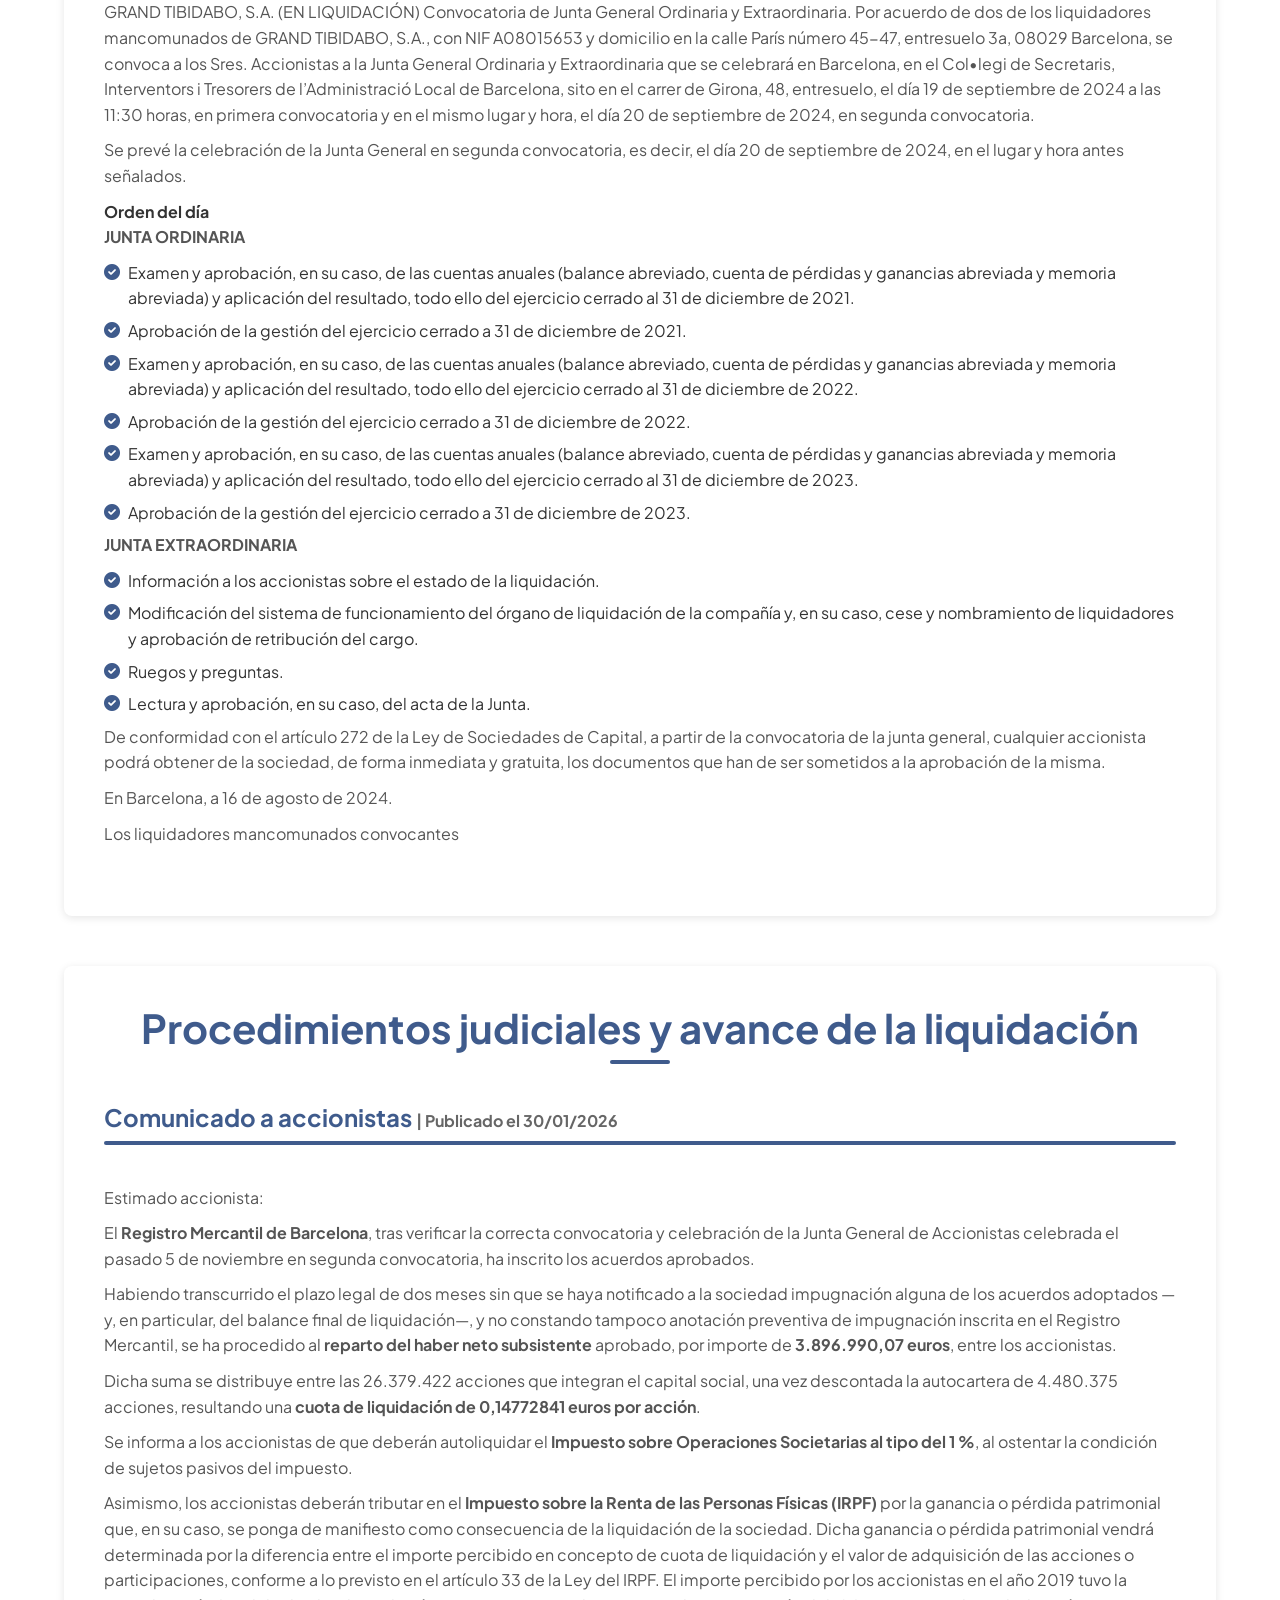
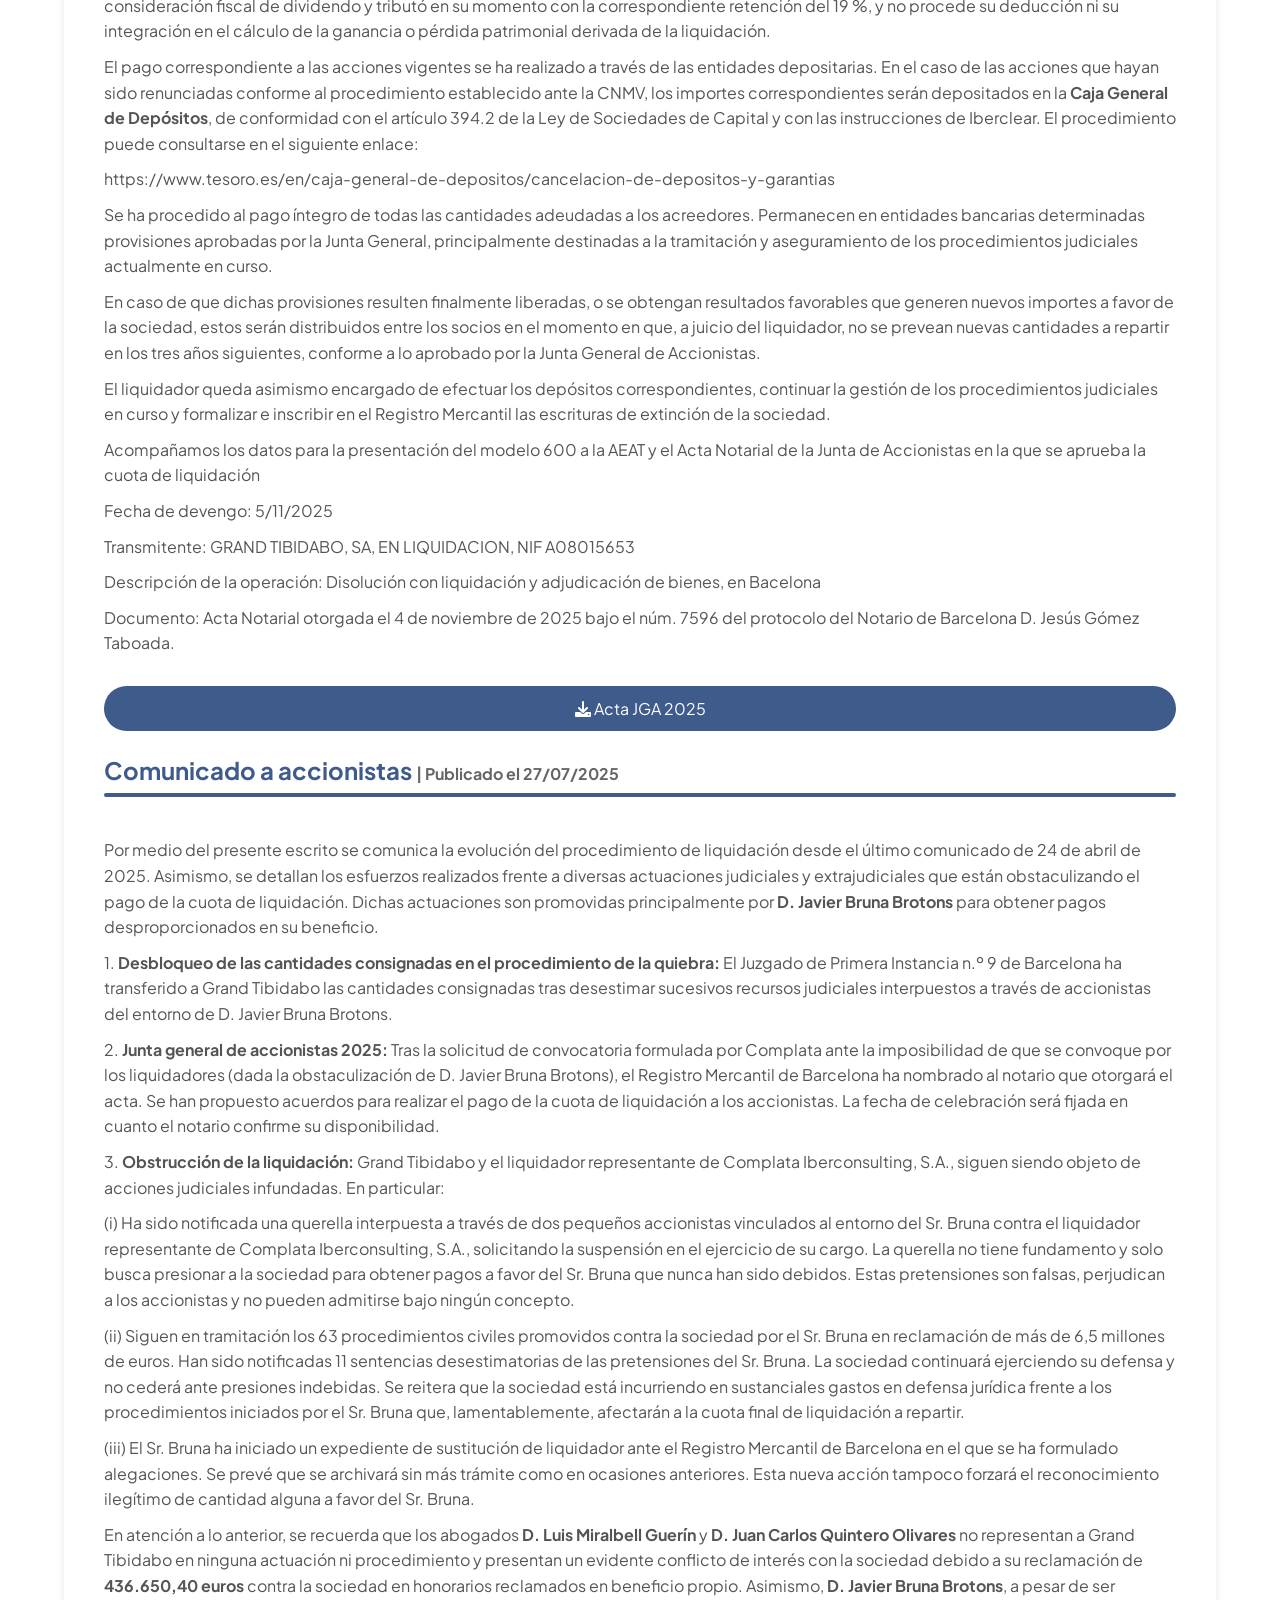
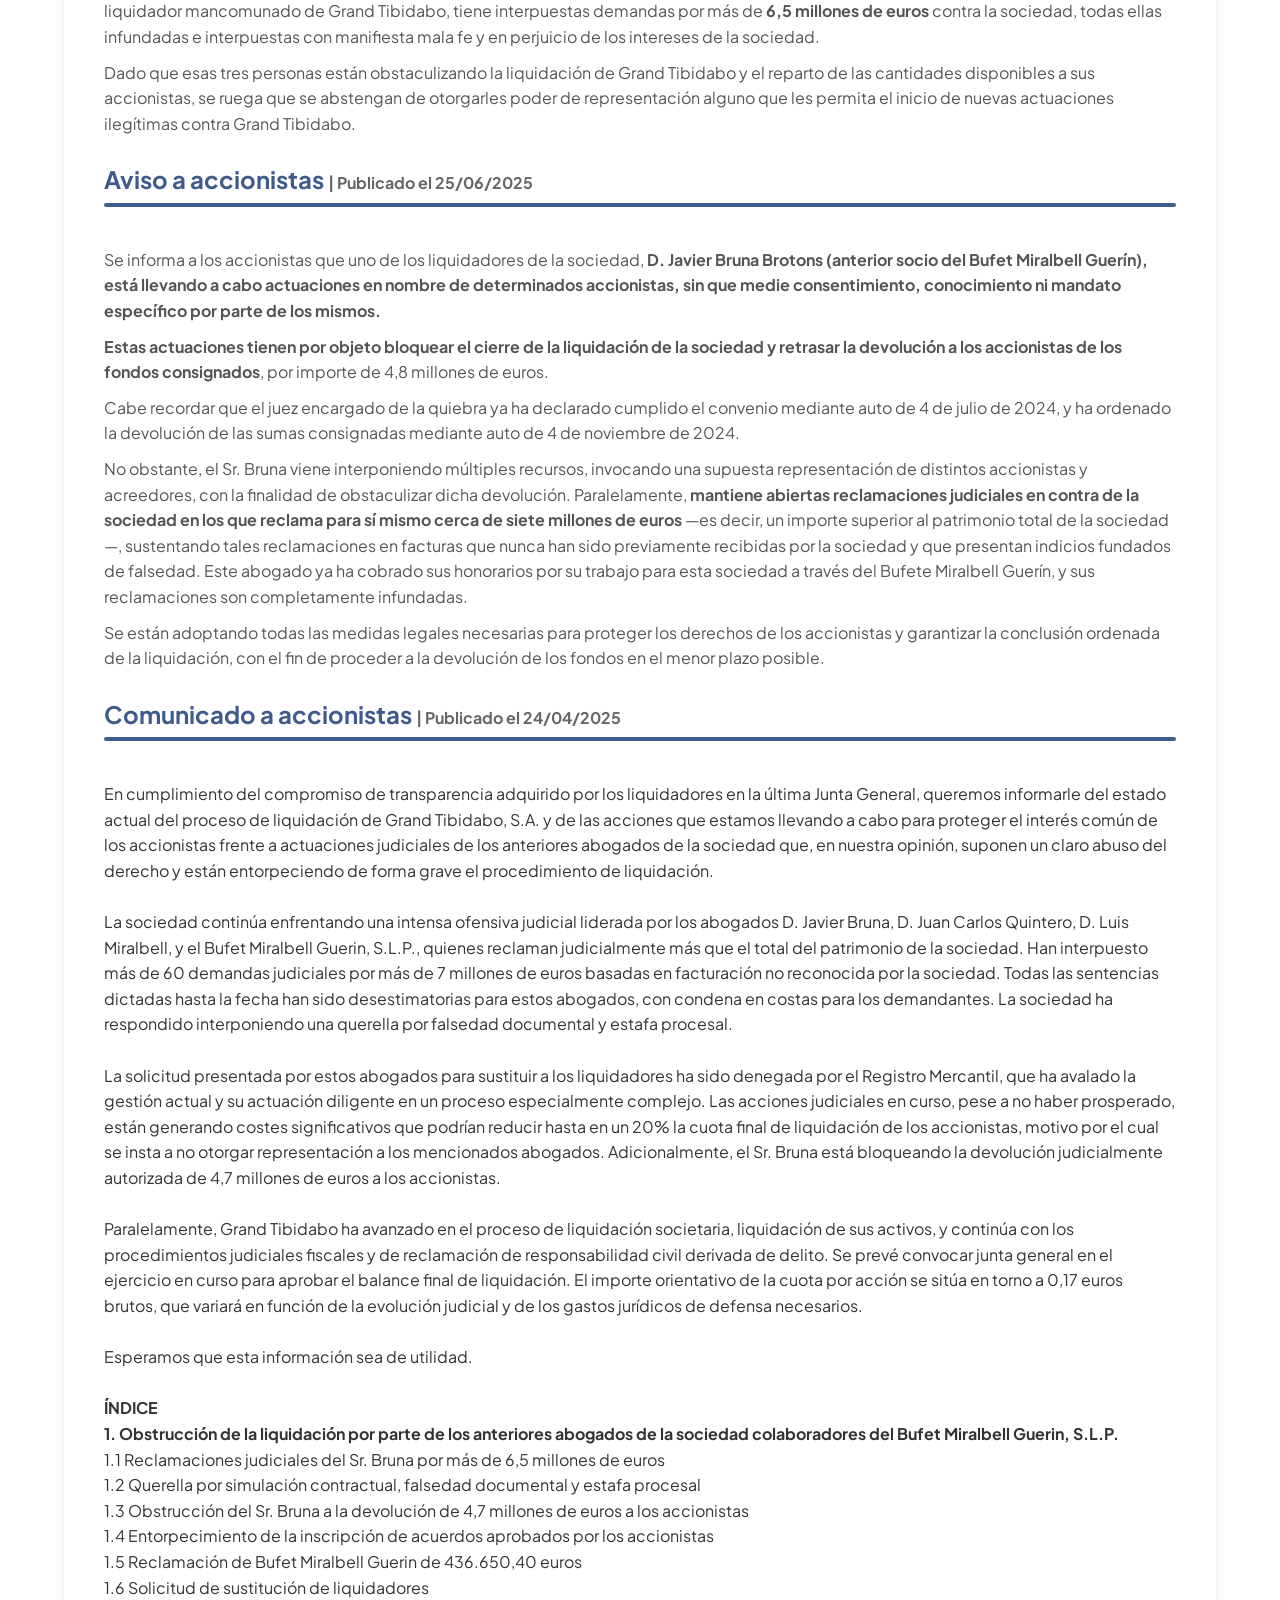
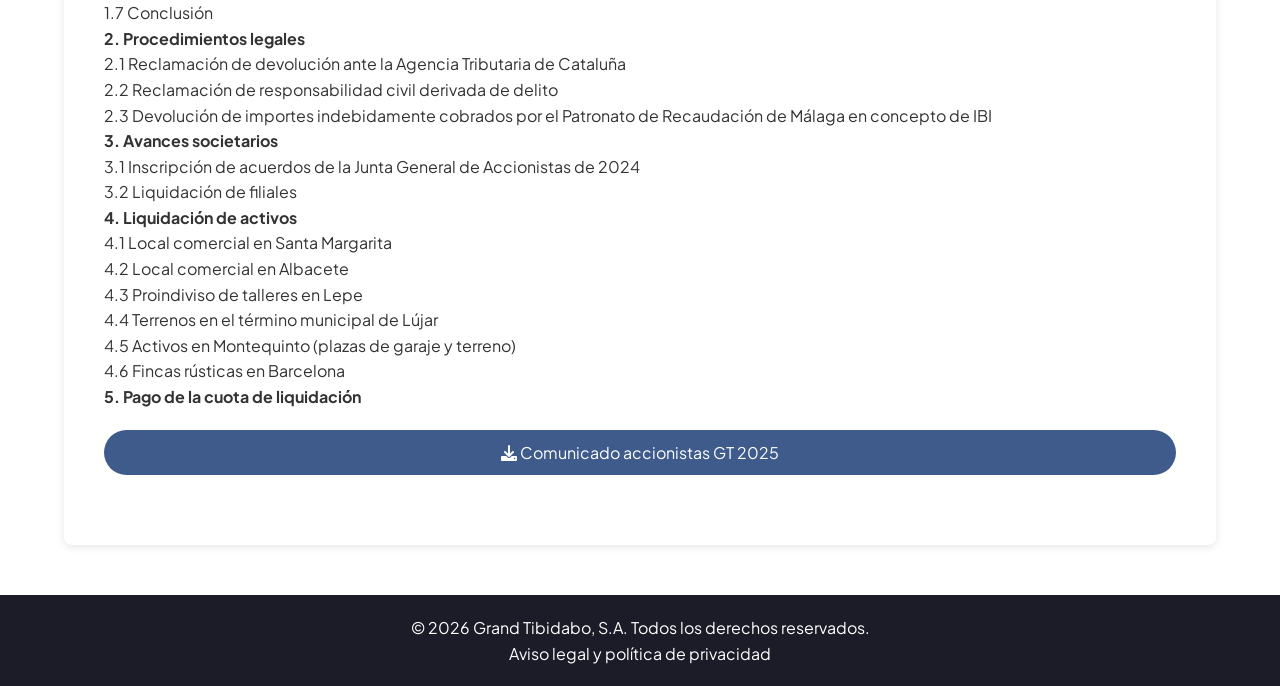
==== commit facb1cf6: "Recorta la entrada de fase final de liquidación: quita mención a bancos/brokers y los bloques de acc" ====
--- a/index.html
+++ b/index.html
@@ -93,17 +93,11 @@
 
     <h4>Pago de la cuota de liquidación</h4>
 
-    <p>La cuota de liquidación aprobada, de <strong>0,14772841 euros por acción</strong> (aprox. 0,15 €/acción), fue abonada por la sociedad al agente de pagos a finales de enero de 2026, quien la trasladó a las entidades depositarias (bancos y brokers) para su abono a los accionistas. Los accionistas que aún no hayan recibido el importe deben dirigirse a la entidad donde tengan registradas sus acciones para verificar la titularidad y solicitar el abono; la sociedad no realiza pagos directamente ni mantiene un registro propio de accionistas.</p>
-
-    <p>Para las acciones que se encontraban en situación de renuncia, el importe correspondiente se deposita en la Caja General de Depósitos, entidad que debe confirmar el procedimiento para su liberación a los accionistas afectados; en cuanto haya novedades se comunicarán en esta página.</p>
+    <p>La cuota de liquidación aprobada, de <strong>0,14772841 euros por acción</strong> (aprox. 0,15 €/acción), fue abonada por la sociedad al agente de pagos a finales de enero de 2026, quien la trasladó a las entidades depositarias para su abono a los accionistas. Los accionistas que aún no hayan recibido el importe deben dirigirse a la entidad donde tengan registradas sus acciones para verificar la titularidad y solicitar el abono; la sociedad no realiza pagos directamente ni mantiene un registro propio de accionistas.</p>
 
     <h4>Inscripciones registrales</h4>
 
     <p>Los acuerdos adoptados en la Junta General de Accionistas de 2025 —cese de los liquidadores mancomunados, nombramiento de liquidador único y modificación del sistema de funcionamiento del órgano de liquidación— han quedado debidamente inscritos en el Registro Mercantil de Barcelona.</p>
-
-    <h4>Otras actualizaciones</h4>
-
-    <p>En el ámbito judicial, se han obtenido nuevas sentencias favorables a la sociedad. Cabe destacar la desestimación íntegra de una demanda por importe superior a 900.000 euros, con condena en costas a la parte demandante, así como una sentencia adicional desestimatoria de otra reclamación, en ambos casos promovidas por el Sr. Javier Bruna Brotons. La sociedad continúa su defensa frente a los procedimientos aún en curso.</p>
 
               </div>
 
